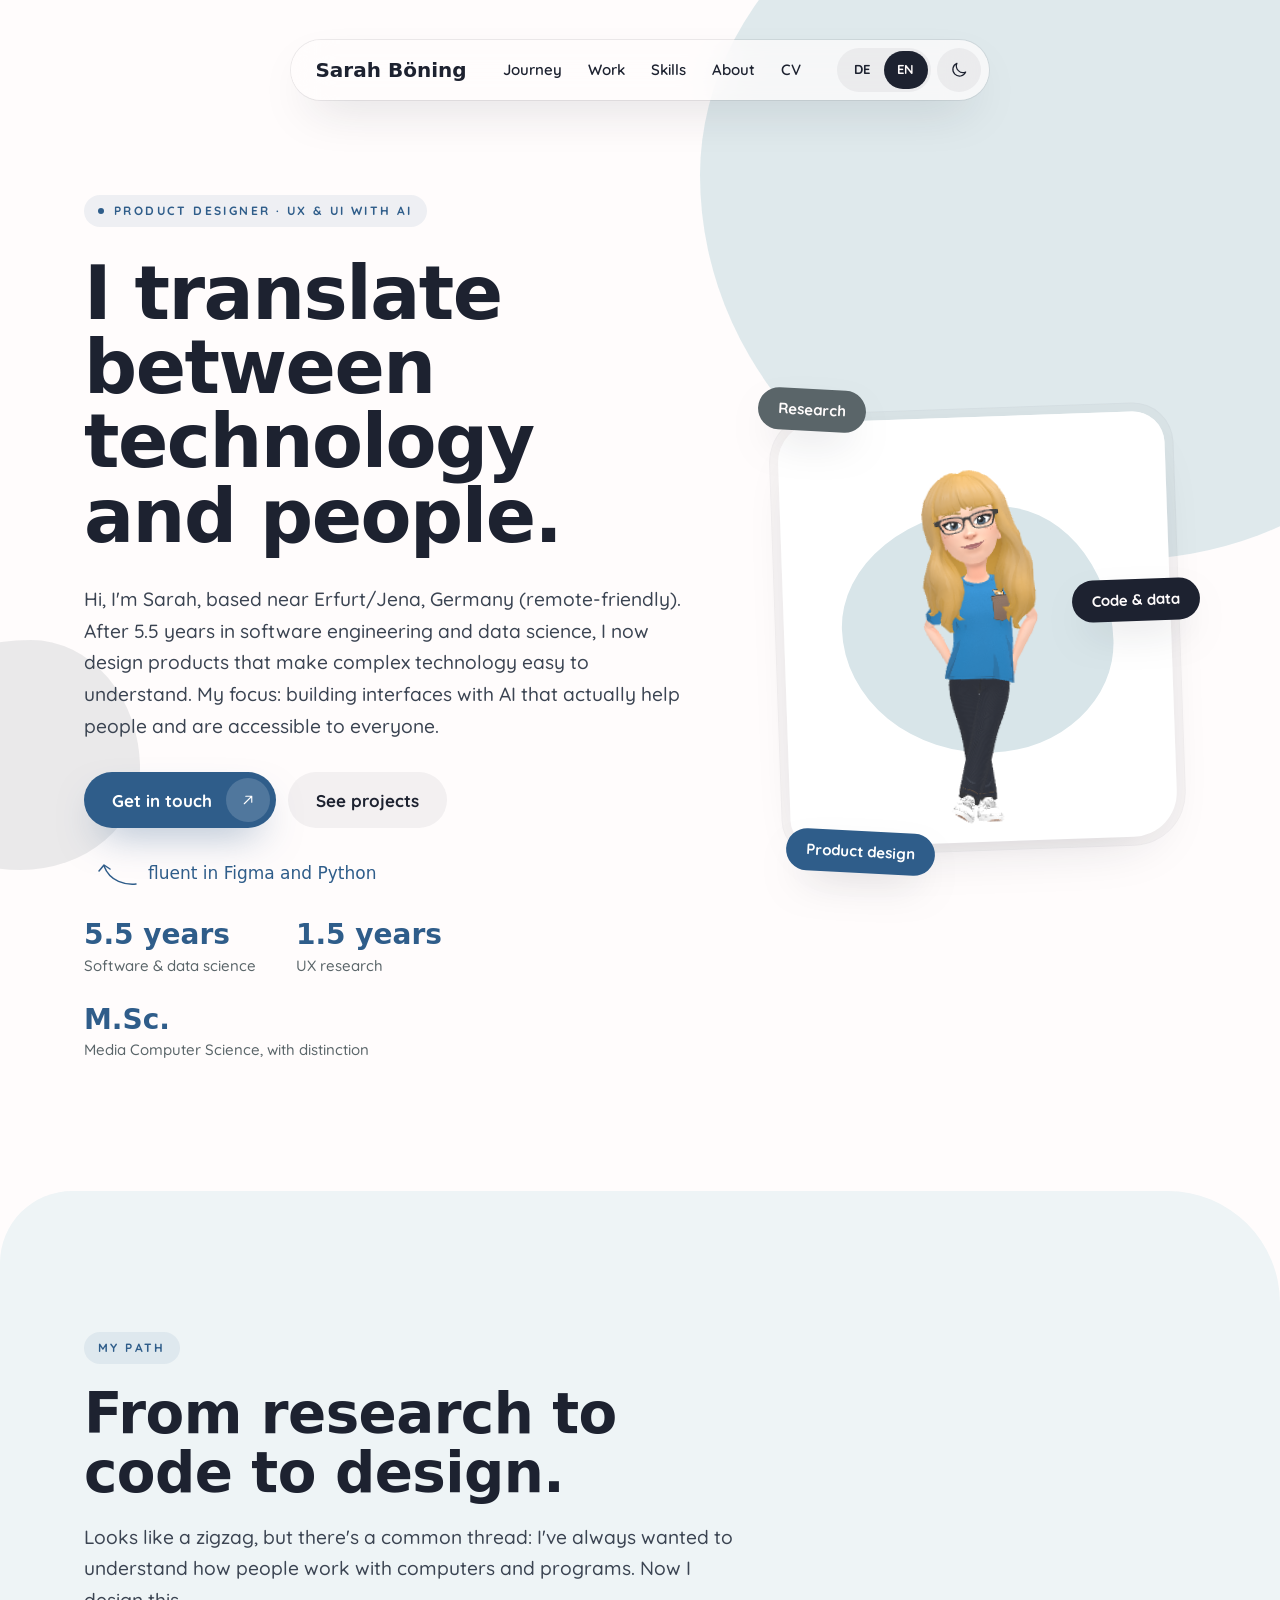
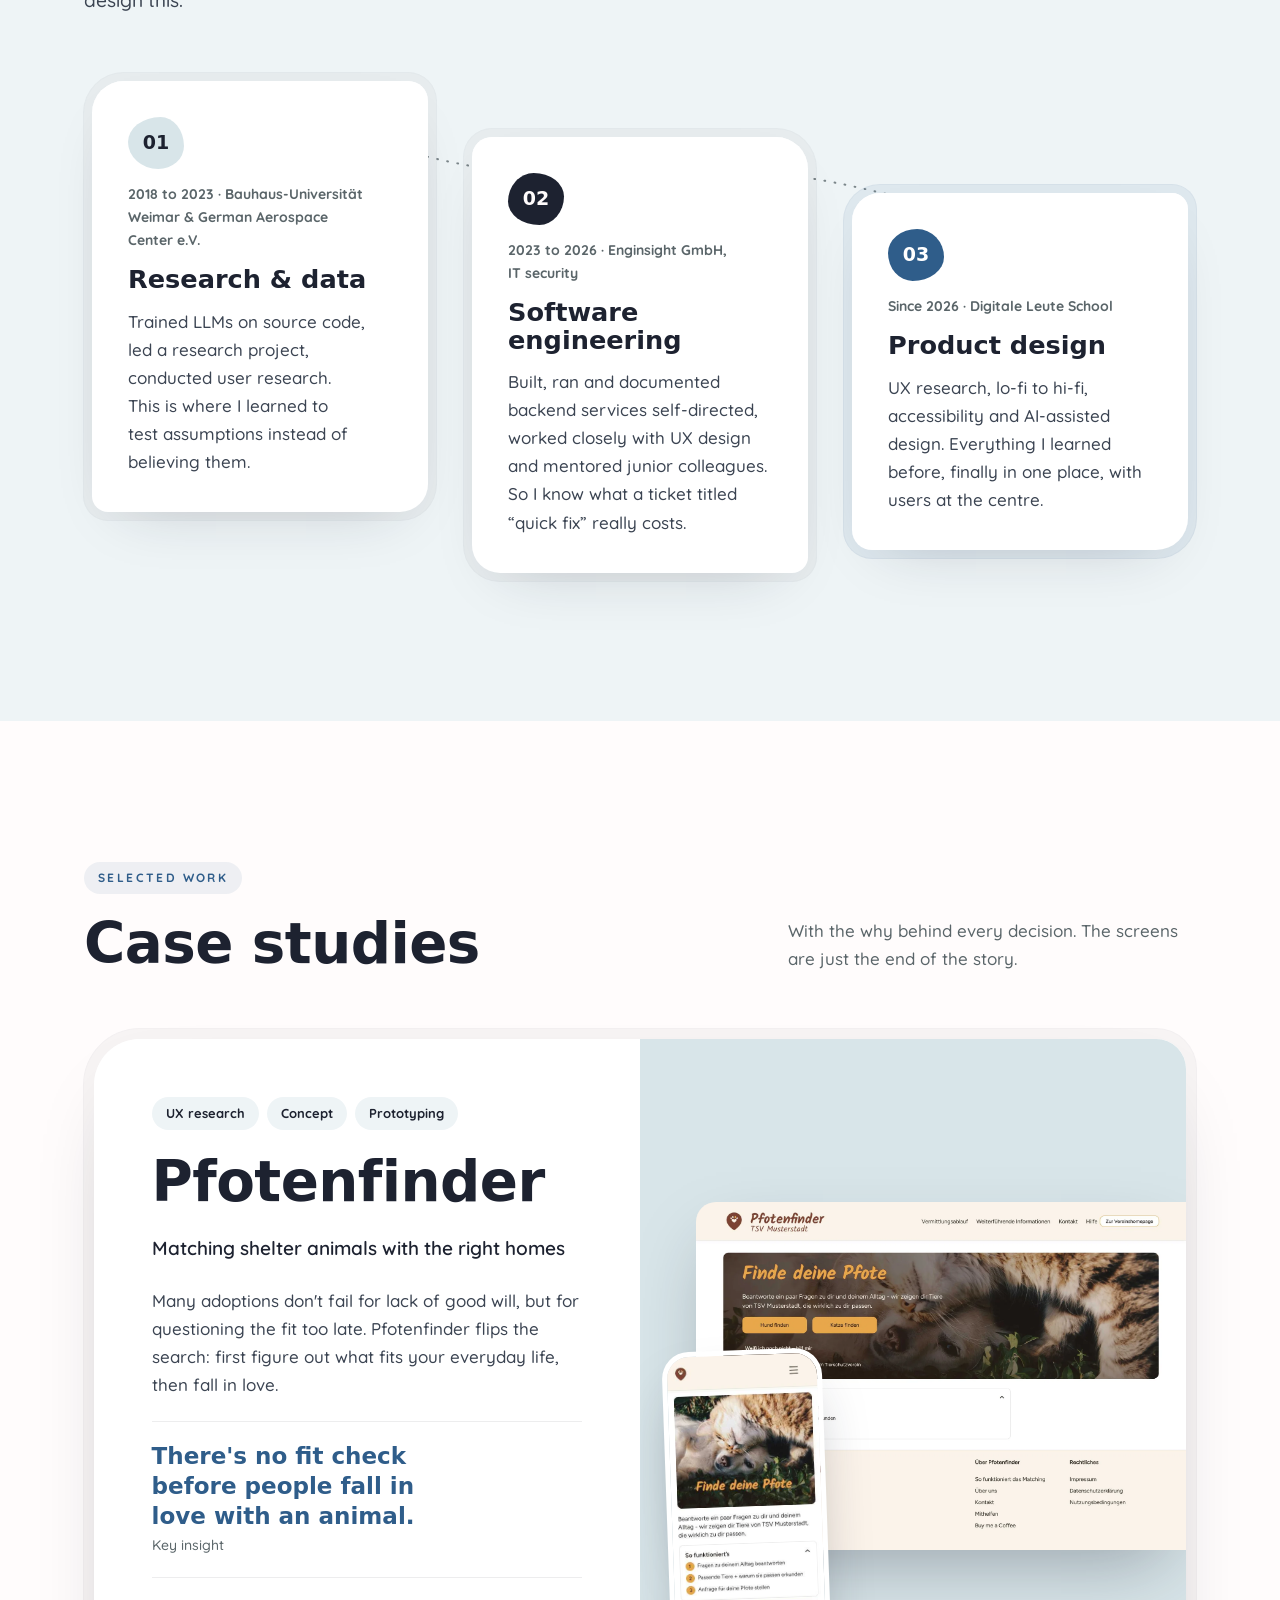
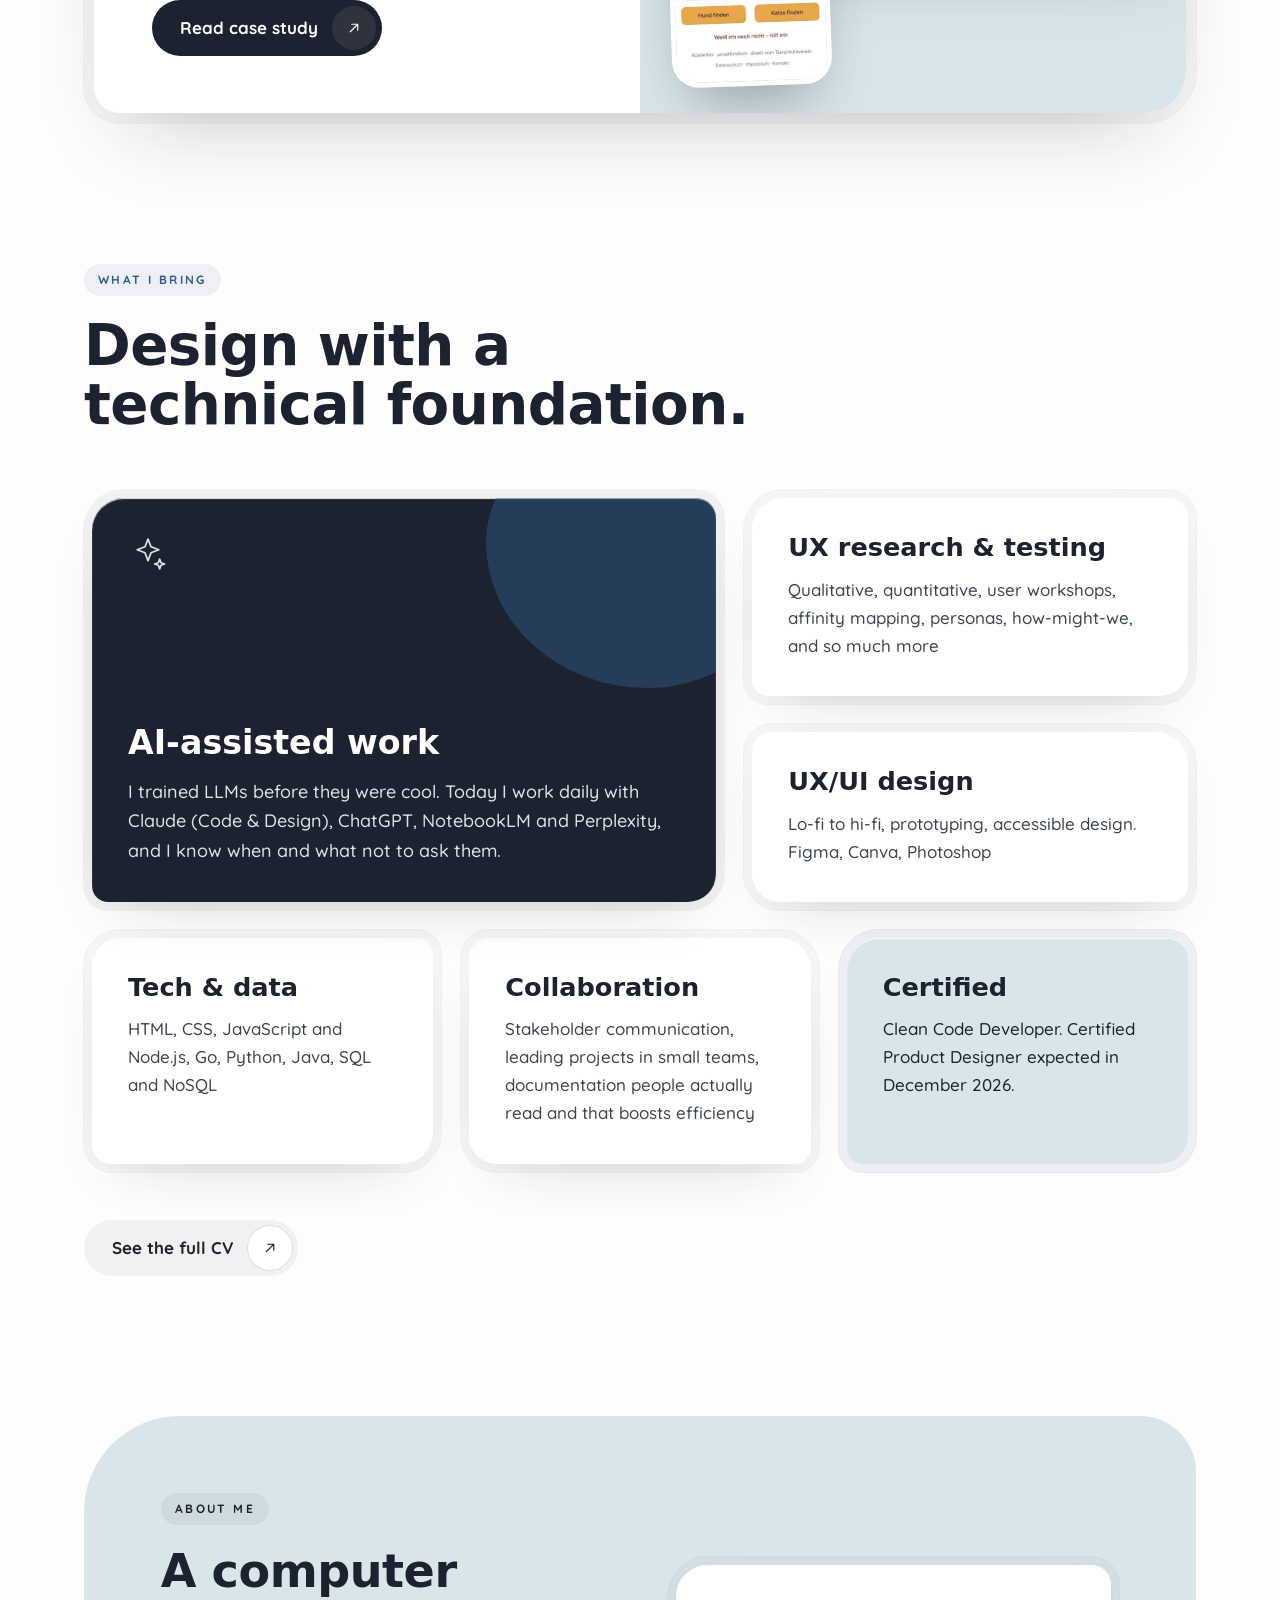
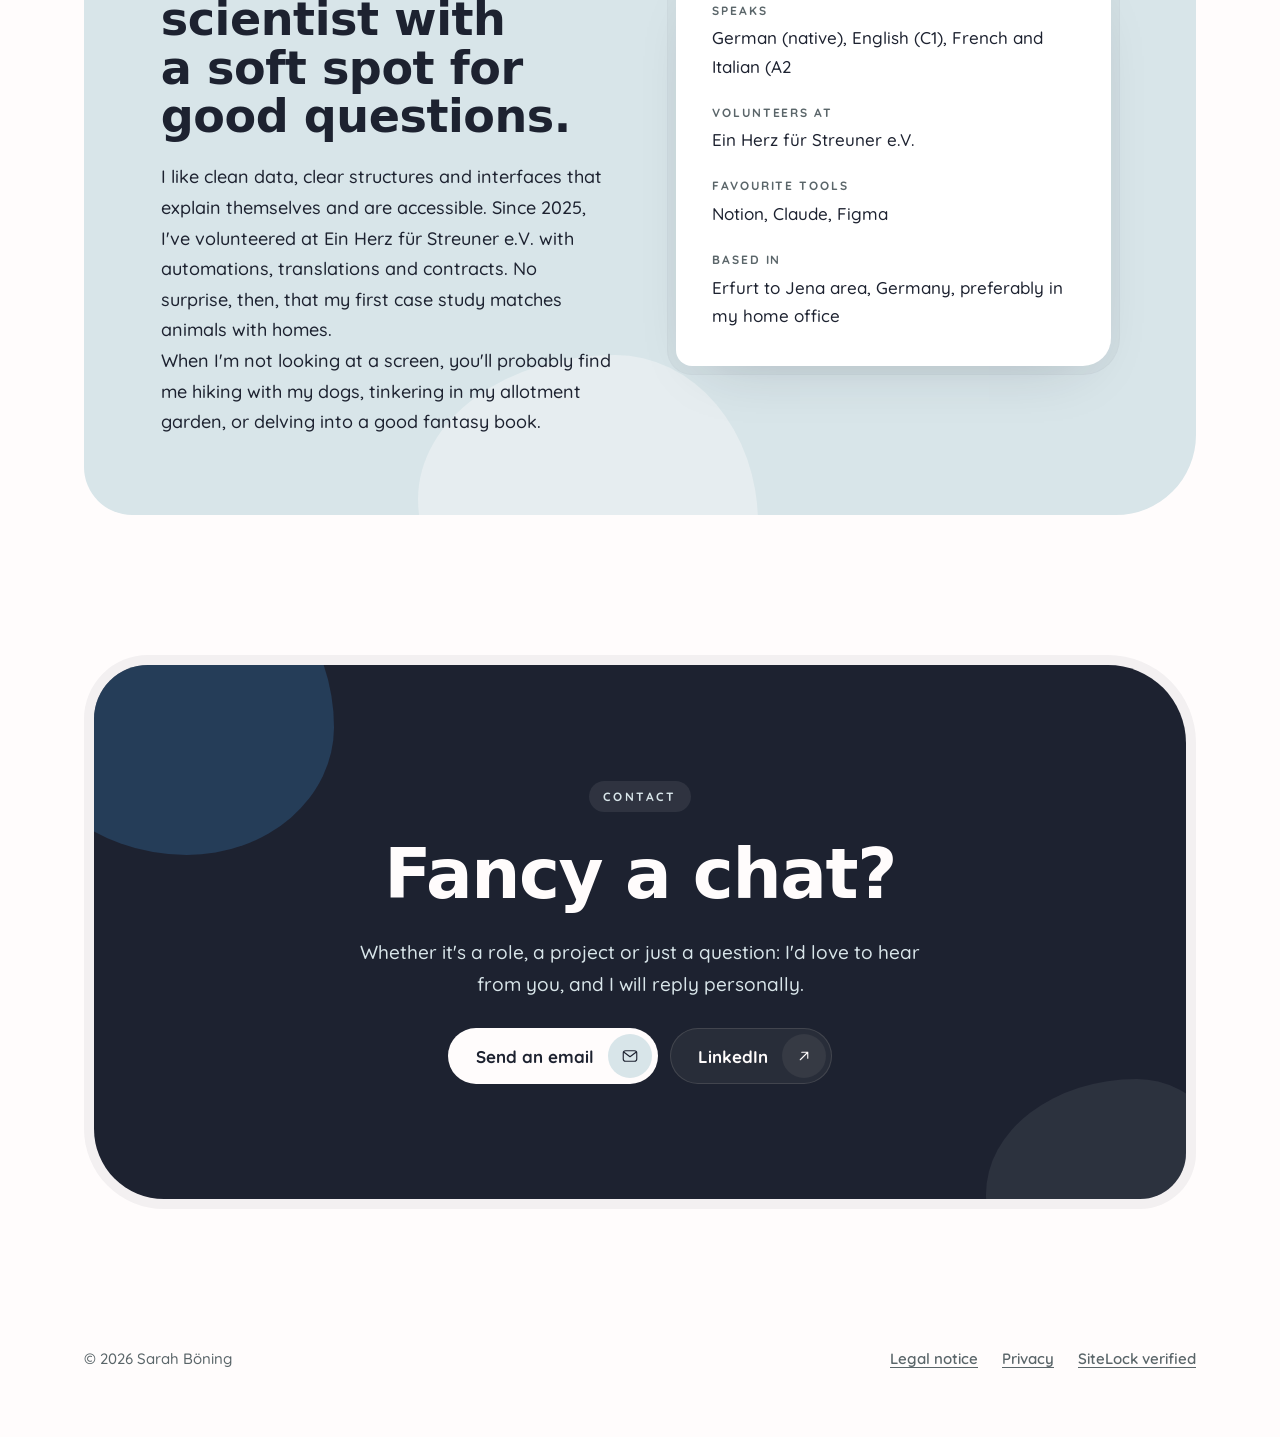
==== en/index.html @ ac78fd41 "Startseite nach Portfolio-Feedback schärfen - Kern-Insight statt Prozess-Zahlen im Pfotenfinder-Teas" ====
<!doctype html>
<html lang="en">
<head>
  <meta charset="utf-8">
  <meta name="viewport" content="width=device-width, initial-scale=1">
  <title>Sarah Böning · Product Designer</title>
  <meta name="description" content="Product designer with 5.5 years of experience in software engineering and data science. I design products that make complex technology easy to understand, with a focus on AI.">
  <meta name="theme-color" content="#fffcfc" media="(prefers-color-scheme: light)">
  <meta name="theme-color" content="#1d2230" media="(prefers-color-scheme: dark)">
  <meta name="referrer" content="no-referrer">
  <link rel="icon" href="../assets/img/favicon.svg" type="image/svg+xml">
  <link rel="preload" href="../assets/fonts/shantell-sans.woff2" as="font" type="font/woff2" crossorigin>
  <link rel="preload" href="../assets/fonts/quicksand.woff2" as="font" type="font/woff2" crossorigin>
  <link rel="stylesheet" href="../assets/css/style.css">
  <script src="../assets/js/theme-init.js"></script>
  <script src="../assets/js/main.js" defer></script>
</head>
<body>
<a class="skip-link" href="#inhalt">Skip to content</a>
<div class="page" id="top">
  <header class="site-header">
    <div class="header-island">
      <a class="brand" href="#top">Sarah Böning</a>
      <nav class="nav" aria-label="Main navigation">
          <a href="#journey">Journey</a>
          <a href="#work">Work</a>
          <a href="#skills">Skills</a>
          <a href="#about">About</a>
          <a href="../en/cv.html">CV</a>
      </nav>
      <div class="header-tools">
        <div class="lang-switch" role="group" aria-label="Language">
          <a href="../index.html" lang="de" hreflang="de"><span aria-hidden="true">DE</span><span class="visually-hidden">Deutsch</span></a>
          <a aria-current="true"><span aria-hidden="true">EN</span><span class="visually-hidden">English</span></a>
        </div>
        <button class="icon-btn theme-toggle" type="button" aria-pressed="false" aria-label="Dark mode">
          <svg class="icon icon--20 icon-moon" viewBox="0 0 24 24" aria-hidden="true"><path d="M20 14.5A8 8 0 0 1 9.5 4a8 8 0 1 0 10.5 10.5z"/></svg>
          <svg class="icon icon--20 icon-sun" viewBox="0 0 24 24" aria-hidden="true"><circle cx="12" cy="12" r="4"/><path d="M12 2.5v2M12 19.5v2M2.5 12h2M19.5 12h2M5.3 5.3l1.4 1.4M17.3 17.3l1.4 1.4M5.3 18.7l1.4-1.4M17.3 6.7l1.4-1.4"/></svg>
        </button>
        <button class="icon-btn menu-toggle" type="button" aria-expanded="false" aria-controls="mobile-nav" aria-label="Open menu" data-label-open="Open menu" data-label-close="Close menu">
          <span></span><span></span>
        </button>
      </div>
    </div>
  </header>
  <nav class="mobile-nav" id="mobile-nav" aria-label="Main navigation">
      <a href="#journey">Journey</a>
    <a href="#work">Work</a>
    <a href="#skills">Skills</a>
    <a href="#about">About</a>
    <a href="../en/cv.html">CV</a>
    <a href="#contact">Contact</a>
  </nav>

  <main id="inhalt">
    <div class="blob" aria-hidden="true" style="top:-180px;right:-200px;width:780px;height:740px;opacity:.8"></div>
    <div class="blob blob--2" aria-hidden="true" style="top:640px;left:-120px;width:260px;height:230px"></div>

    <!-- Hero -->
    <section class="container hero relative" aria-labelledby="hero-title">
      <div class="hero__text">
        <p class="eyebrow eyebrow--dot">Product Designer · UX &amp; UI with AI</p>
        <h1 id="hero-title" class="display-1">I translate between technology and people.</h1>
        <p class="lead">Hi, I'm Sarah, based near Erfurt/Jena, Germany (remote-friendly). After 5.5 years in software engineering and data science, I now design products that make complex technology easy to understand. My focus: building interfaces with AI that actually help people and are accessible to everyone.</p>
        <div class="btn-row">
          <a class="btn btn--primary btn--icon" href="#contact">Get in touch <span class="btn__icon"><svg class="icon" viewBox="0 0 24 24" aria-hidden="true"><path d="M7 17L17 7M9 7h8v8"/></svg></span></a>
          <a class="btn btn--soft" href="#work">See projects</a>
        </div>
        <p class="hero__note"><svg width="44" height="30" viewBox="0 0 44 30" fill="none" stroke="currentColor" stroke-width="1.5" stroke-linecap="round" stroke-linejoin="round" aria-hidden="true"><path d="M40 26C30 27 14 24 8 8"/><path d="M3 13l5-6 6 4"/></svg> fluent in Figma and Python</p>
        <ul class="facts" aria-label="Quick facts">
          <li><strong>5.5 years</strong><span>Software &amp; data science</span></li>
          <li><strong>1.5 years</strong><span>UX research</span></li>
          <li><strong>M.Sc.</strong><span>Media Computer Science, with distinction</span></li>
        </ul>
      </div>
      <div class="hero__visual">
        <div class="shell portrait">
          <div class="core">
            <span class="portrait__blob" aria-hidden="true"></span>
            <img class="portrait__img" src="../assets/img/sarah_profilbild.png" width="398" height="398" alt="Illustration of Sarah Böning with glasses and long blonde hair" fetchpriority="high">
          </div>
        </div>
        <span class="tag tag--research" aria-hidden="true">Research</span>
        <span class="tag tag--code" aria-hidden="true">Code &amp; data</span>
        <span class="tag tag--design" aria-hidden="true">Product design</span>
      </div>
    </section>

    <!-- Journey -->
    <section id="journey" class="section section--tint relative" aria-labelledby="journey-title">
      <div class="container">
        <div class="section-head reveal">
          <p class="eyebrow">My path</p>
          <h2 id="journey-title" class="display-2">From research to code to design.</h2>
          <p class="lead">Looks like a zigzag, but there's a common thread: I've always wanted to understand how people work with computers and programs. Now I design this.</p>
        </div>
        <div class="journey">
          <svg class="journey__thread" viewBox="0 0 1100 200" preserveAspectRatio="none" aria-hidden="true"><path d="M30 30C220 10 300 110 550 90S880 160 1070 140"/></svg>
          <ol>
            <li class="shell reveal lift">
              <div class="core">
                <span class="num" aria-hidden="true">01</span>
                <p class="meta">2018 to 2023 · Bauhaus-Universität Weimar &amp; German Aerospace Center e.V.</p>
                <h3 class="display-3">Research &amp; data</h3>
                <p class="body-2">Trained LLMs on source code, led a research project, conducted user research. This is where I learned to test assumptions instead of believing them.</p>
              </div>
            </li>
            <li class="shell shell--b reveal lift">
              <div class="core">
                <span class="num num--ink" aria-hidden="true">02</span>
                <p class="meta">2023 to 2026 · Enginsight GmbH, IT security</p>
                <h3 class="display-3">Software engineering</h3>
                <p class="body-2">Built, ran and documented backend services self-directed, worked closely with UX design and mentored junior colleagues. So I know what a ticket titled “quick fix” really costs.</p>
              </div>
            </li>
            <li class="shell shell--c shell--accent reveal lift">
              <div class="core">
                <span class="num num--accent" aria-hidden="true">03</span>
                <p class="meta">Since 2026 · Digitale Leute School</p>
                <h3 class="display-3">Product design</h3>
                <p class="body-2">UX research, lo-fi to hi-fi, accessibility and AI-assisted design. Everything I learned before, finally in one place, with users at the centre.</p>
              </div>
            </li>
          </ol>
        </div>
      </div>
    </section>

    <!-- Work -->
    <section id="work" class="section container relative" aria-labelledby="work-title">
      <div class="section-head section-head--split reveal">
        <div class="stack">
          <p class="eyebrow">Selected work</p>
          <h2 id="work-title" class="display-2">Case studies</h2>
        </div>
        <p class="muted" style="max-width:24em">With the why behind every decision. The screens are just the end of the story.</p>
      </div>

      <article class="project reveal">
        <div class="project__inner">
          <div class="project__text">
            <ul class="chips" aria-label="Topics">
              <li>UX research</li><li>Concept</li><li>Prototyping</li>
            </ul>
            <h3 class="display-2">Pfotenfinder</h3>
            <p style="font-size:19px;font-weight:600">Matching shelter animals with the right homes</p>
            <p class="body-2">Many adoptions don't fail for lack of good will, but for questioning the fit too late. Pfotenfinder flips the search: first figure out what fits your everyday life, then fall in love.</p>
            <dl class="stats stats--insight">
              <div><dt>Key insight</dt><dd>There's no fit check before people fall in love with an animal.</dd></div>
            </dl>
            <a class="btn btn--ink btn--icon" href="projects/pfotenfinder.html">Read case study <span class="btn__icon"><svg class="icon" viewBox="0 0 24 24" aria-hidden="true"><path d="M7 17L17 7M9 7h8v8"/></svg></span></a>
          </div>
          <div class="project__media">
            <img class="shot-desktop" src="../assets/img/pfotenfinder-desktop.webp" width="1600" height="1137" loading="lazy" alt="Pfotenfinder desktop draft: home page titled “Finde deine Pfote” (find your paw) with buttons to find a dog or a cat">
            <img class="shot-mobile" src="../assets/img/pfotenfinder-mobile.webp" width="402" height="874" loading="lazy" alt="Pfotenfinder mobile draft of the home page">
          </div>
        </div>
      </article>
      <!-- TODO: add the next case study as another <article class="project"> here -->
    </section>

    <!-- Skills -->
    <section id="skills" class="container relative" style="padding-bottom:var(--section)" aria-labelledby="skills-title">
      <div class="section-head reveal">
        <p class="eyebrow">What I bring</p>
        <h2 id="skills-title" class="display-2">Design with a technical foundation.</h2>
      </div>
      <div class="bento">
        <div class="shell reveal" style="background:var(--soft)">
          <div class="core core--ink feature">
            <div class="blob" aria-hidden="true"></div>
            <span class="relative" style="color:var(--on-ink-2)"><svg class="icon" viewBox="0 0 24 24" aria-hidden="true" style="width:40px;height:40px;stroke-width:1"><path d="M12 3l1.8 4.7 4.7 1.8-4.7 1.8L12 16l-1.8-4.7-4.7-1.8 4.7-1.8z"/><path d="M19 15l.8 2.2 2.2.8-2.2.8L19 21l-.8-2.2L16 18l2.2-.8z"/></svg></span>
            <div class="relative stack" style="gap:16px">
              <h3 class="display-3" style="font-size:clamp(28px,2.6vw,38px)">AI-assisted work</h3>
              <p style="color:var(--on-ink-2);font-size:18px;max-width:30em">I trained LLMs before they were cool. Today I work daily with Claude (Code &amp; Design), ChatGPT, NotebookLM and Perplexity, and I know when and what not to ask them.</p>
            </div>
          </div>
        </div>
        <div class="shell reveal lift"><div class="core"><h3 class="display-3">UX research &amp; testing</h3><p class="body-2">Qualitative, quantitative, user workshops, affinity mapping, personas, how-might-we, and so much more</p></div></div>
        <div class="shell shell--b reveal lift"><div class="core"><h3 class="display-3">UX/UI design</h3><p class="body-2">Lo-fi to hi-fi, prototyping, accessible design. Figma, Canva, Photoshop</p></div></div>
        <div class="shell shell--c reveal lift"><div class="core"><h3 class="display-3">Tech &amp; data</h3><p class="body-2">HTML, CSS, JavaScript and Node.js, Go, Python, Java, SQL and NoSQL</p></div></div>
        <div class="shell shell--b reveal lift"><div class="core"><h3 class="display-3">Collaboration</h3><p class="body-2">Stakeholder communication, leading projects in small teams, documentation people actually read and that boosts efficiency</p></div></div>
        <div class="shell shell--accent reveal lift"><div class="core core--azure"><h3 class="display-3">Certified</h3><p>Clean Code Developer. Certified Product Designer expected in December 2026.</p></div></div>
      </div>
      <p style="margin-top:48px"><a class="btn btn--soft btn--icon" href="cv.html">See the full CV <span class="btn__icon"><svg class="icon" viewBox="0 0 24 24" aria-hidden="true"><path d="M7 17L17 7M9 7h8v8"/></svg></span></a></p>
    </section>

    <!-- About -->
    <section id="about" class="container relative" style="padding-bottom:var(--section)" aria-labelledby="about-title">
      <div class="about reveal">
        <div class="blob" aria-hidden="true" style="bottom:-140px;left:30%;width:340px;height:300px;background:var(--bg);opacity:.35"></div>
        <div class="stack relative" style="gap:22px">
          <p class="eyebrow" style="color:var(--text);background:var(--soft)">About me</p>
          <h2 id="about-title" class="display-2" style="font-size:clamp(32px,3.6vw,50px)">A computer scientist with a soft spot for good questions.</h2>
          <p style="font-size:18px;line-height:1.7">I like clean data, clear structures and interfaces that explain themselves and are accessible. Since 2025, I've volunteered at Ein Herz für Streuner e.V. with automations, translations and contracts. No surprise, then, that my first case study matches animals with homes.<br>When I'm not looking at a screen, you'll probably find me hiking with my dogs, tinkering in my allotment garden, or delving into a good fantasy book.</p>
        </div>
        <div class="shell relative">
          <div class="core"><ul class="facts-list" style="font-size:17px">
            <li><span class="kicker">Speaks</span><span>German (native), English (C1), French and Italian (A2</span></li>
            <li><span class="kicker">Volunteers at</span><span>Ein Herz für Streuner e.V.</span></li>
            <li><span class="kicker">Favourite tools</span><span>Notion, Claude, Figma</span></li>
            <li><span class="kicker">Based in</span><span>Erfurt to Jena area, Germany, preferably in my home office</span></li>
          </ul></div>
        </div>
      </div>
    </section>

    <!-- Contact -->
    <section id="contact" class="container relative" style="padding-bottom:clamp(96px,10vw,128px)" aria-labelledby="contact-title">
      <div class="cta reveal">
        <div class="cta__inner">
          <div class="blob" aria-hidden="true" style="top:-100px;left:-80px;width:320px;height:290px;background:var(--accent);opacity:.45"></div>
          <div class="blob blob--2" aria-hidden="true" style="bottom:-120px;right:-60px;width:260px;height:240px"></div>
          <p class="eyebrow eyebrow--on-ink relative">Contact</p>
          <h2 id="contact-title" class="display-1 relative" style="font-size:clamp(40px,5.4vw,76px)">Fancy a chat?</h2>
          <p class="relative">Whether it's a role, a project or just a question: I'd love to hear from you, and I will reply personally.</p>
          <div class="btn-row relative" style="justify-content:center">
            <a class="btn btn--light btn--icon" href="mailto:info@sarahboening.de">Send an email <span class="btn__icon"><svg class="icon" viewBox="0 0 24 24" aria-hidden="true"><rect x="3" y="5" width="18" height="14" rx="3"/><path d="M4 7l8 6 8-6"/></svg></span></a>
            <a class="btn btn--outline-ink btn--icon" href="https://www.linkedin.com/in/sarah-b%C3%B6ning" rel="noopener noreferrer">LinkedIn <span class="btn__icon"><svg class="icon" viewBox="0 0 24 24" aria-hidden="true"><path d="M7 17L17 7M9 7h8v8"/></svg></span></a>
          </div>
        </div>
      </div>
    </section>
  </main>

  <footer class="site-footer">
    <p>© 2026 Sarah Böning</p>
    <nav aria-label="Legal">
      <a href="../en/legal-notice.html">Legal notice</a>
      <a href="../en/privacy.html">Privacy</a>
      <a href="https://www.sitelock.com/verify.php?site=sarahboening.de" rel="noopener noreferrer" target="_blank">SiteLock verified</a>
    </nav>
  </footer>
</div>
</body>
</html>
---- assets/css/style.css ----
/* ==========================================================================
   Portfolio Sarah Böning
   Aufbau: 1. Schriften  2. Tokens (hell/dunkel)  3. Basis  4. Layout
           5. Komponenten  6. Seiten-Abschnitte  7. Bewegung  8. Responsive
   ========================================================================== */

/* 1. Schriften (selbst gehostet, keine Anfrage an Google) ----------------- */
@font-face {
  font-family: "Quicksand";
  src: url("../fonts/quicksand.woff2") format("woff2");
  font-weight: 300 700;
  font-style: normal;
  font-display: swap;
}
@font-face {
  font-family: "Shantell Sans";
  src: url("../fonts/shantell-sans.woff2") format("woff2");
  font-weight: 300 800;
  font-style: normal;
  font-display: swap;
}

/* 2. Design-Tokens ------------------------------------------------------- */
:root {
  color-scheme: light;
  --bg: #fffcfc;
  --surface: #ffffff;
  --surface-tint: #eef4f6;
  --azure: #d8e5e9;
  --text: #1d2230;
  --text-2: #3b4452;
  --muted: #5a6569;          /* 5,9:1 auf --bg */
  --deco: #7b868a;           /* CV-Grau, nur Deko (3,7:1) */
  --accent: #2f5d8a;         /* 6,7:1 auf --bg */
  --on-accent: #ffffff;
  --ink: #1d2230;            /* dunkle Panels */
  --on-ink: #fffcfc;
  --on-ink-2: #d8e5e9;
  --chip-research: #5a6569;
  --blob: #d8e5e9;
  --blob-2: rgba(123, 134, 138, 0.16);
  --shell: rgba(29, 34, 48, 0.035);
  --shell-ring: rgba(29, 34, 48, 0.05);
  --hair: rgba(29, 34, 48, 0.08);
  --soft: rgba(29, 34, 48, 0.05);
  --eyebrow-bg: rgba(47, 93, 138, 0.08);
  --header-bg: rgba(255, 252, 252, 0.72);
  --shadow-card: 0 24px 60px -32px rgba(29, 34, 48, 0.22);
  --shadow-float: 0 40px 90px -40px rgba(29, 34, 48, 0.28);
  --inset: inset 0 1px 1px rgba(255, 255, 255, 0.9);

  --font-display: "Shantell Sans", "Comic Neue", "Segoe Print", system-ui, sans-serif;
  --font-body: "Quicksand", "Nunito", system-ui, -apple-system, sans-serif;

  --ease: cubic-bezier(0.32, 0.72, 0, 1);
  --gutter: clamp(16px, 5vw, 64px);
  --section: clamp(96px, 11vw, 160px);

  /* weiche, leicht asymmetrische Radien: Schale und Kern (8 px kleiner) */
  --r-a: 40px 28px 36px 24px;
  --r-a-in: 32px 20px 28px 16px;
  --r-b: 28px 40px 24px 36px;
  --r-b-in: 20px 32px 16px 28px;
  --r-c: 36px 24px 40px 28px;
  --r-c-in: 28px 16px 32px 20px;
  --blob-shape: 58% 42% 46% 54% / 48% 56% 44% 52%;
}

/* Dunkel: folgt dem System, solange niemand selbst umschaltet */
@media (prefers-color-scheme: dark) {
  :root:not([data-theme="light"]) {
    color-scheme: dark;
    --bg: #1d2230;
    --surface: #262c3c;
    --surface-tint: #232a39;
    --azure: #2a3448;
    --text: #eef2f4;
    --text-2: #c9d2d6;
    --muted: #a9b4b9;
    --deco: #7b868a;
    --accent: #a8c8e6;
    --on-accent: #1d2230;
    --ink: #eef2f4;
    --on-ink: #1d2230;
    --on-ink-2: #3b4452;
    --chip-research: #d8e5e9;
    --blob: #2a3448;
    --blob-2: rgba(123, 134, 138, 0.18);
    --shell: rgba(255, 255, 255, 0.04);
    --shell-ring: rgba(255, 255, 255, 0.07);
    --hair: rgba(255, 255, 255, 0.1);
    --soft: rgba(255, 255, 255, 0.07);
    --eyebrow-bg: rgba(168, 200, 230, 0.12);
    --header-bg: rgba(38, 44, 60, 0.78);
    --shadow-card: 0 24px 60px -32px rgba(0, 0, 0, 0.55);
    --shadow-float: 0 40px 90px -40px rgba(0, 0, 0, 0.6);
    --inset: inset 0 1px 1px rgba(255, 255, 255, 0.08);
  }
}
:root[data-theme="dark"] {
  color-scheme: dark;
  --bg: #1d2230;
  --surface: #262c3c;
  --surface-tint: #232a39;
  --azure: #2a3448;
  --text: #eef2f4;
  --text-2: #c9d2d6;
  --muted: #a9b4b9;
  --deco: #7b868a;
  --accent: #a8c8e6;
  --on-accent: #1d2230;
  --ink: #eef2f4;
  --on-ink: #1d2230;
  --on-ink-2: #3b4452;
  --chip-research: #d8e5e9;
  --blob: #2a3448;
  --blob-2: rgba(123, 134, 138, 0.18);
  --shell: rgba(255, 255, 255, 0.04);
  --shell-ring: rgba(255, 255, 255, 0.07);
  --hair: rgba(255, 255, 255, 0.1);
  --soft: rgba(255, 255, 255, 0.07);
  --eyebrow-bg: rgba(168, 200, 230, 0.12);
  --header-bg: rgba(38, 44, 60, 0.78);
  --shadow-card: 0 24px 60px -32px rgba(0, 0, 0, 0.55);
  --shadow-float: 0 40px 90px -40px rgba(0, 0, 0, 0.6);
  --inset: inset 0 1px 1px rgba(255, 255, 255, 0.08);
}

/* 3. Basis --------------------------------------------------------------- */
*, *::before, *::after { box-sizing: border-box; }
html { -webkit-text-size-adjust: 100%; scroll-behavior: smooth; scroll-padding-top: 112px; }
body {
  margin: 0;
  background: var(--bg);
  color: var(--text);
  font-family: var(--font-body);
  font-weight: 500;
  font-size: 17px;
  line-height: 1.65;
  overflow-x: hidden;
}
img { max-width: 100%; height: auto; display: block; }
a { color: var(--accent); text-underline-offset: 3px; }
a:hover { color: var(--text); }
:focus-visible { outline: 2px solid var(--accent); outline-offset: 4px; border-radius: 8px; }
h1, h2, h3, h4 { margin: 0; font-family: var(--font-display); font-weight: 600; line-height: 1.08; text-wrap: balance; }
p { margin: 0; text-wrap: pretty; }
ul, ol { margin: 0; }
.visually-hidden {
  position: absolute !important; width: 1px; height: 1px; overflow: hidden;
  clip: rect(0 0 0 0); clip-path: inset(50%); white-space: nowrap;
}
.skip-link {
  position: absolute; left: 16px; top: -100px; z-index: 30;
  padding: 12px 20px; border-radius: 999px; background: var(--ink); color: var(--on-ink);
  font-weight: 700; text-decoration: none;
}
.skip-link:focus { top: 16px; }

/* 4. Layout -------------------------------------------------------------- */
.page { position: relative; overflow: clip; }
.container { max-width: 1240px; margin-inline: auto; padding-inline: var(--gutter); }
.section { padding-block: var(--section); }
.section--tint { background: var(--surface-tint); border-radius: 72px 112px 0 0; }
.stack { display: flex; flex-direction: column; gap: 20px; align-items: flex-start; }
.section-head { display: flex; flex-direction: column; gap: 20px; align-items: flex-start; max-width: 760px; margin-bottom: 56px; }
.section-head--split { max-width: none; flex-direction: row; flex-wrap: wrap; justify-content: space-between; align-items: flex-end; gap: 24px; }
.grid-auto { display: grid; gap: 20px; grid-template-columns: repeat(auto-fit, minmax(min(var(--min, 300px), 100%), 1fr)); }
.blob {
  position: absolute; z-index: 0; pointer-events: none;
  background: var(--blob); border-radius: var(--blob-shape);
}
.blob--2 { background: var(--blob-2); }
.relative { position: relative; z-index: 1; }

/* Typo-Rollen */
.display-1 { font-size: clamp(44px, 5.8vw, 84px); line-height: 1; letter-spacing: -0.02em; }
.display-2 { font-size: clamp(36px, 4.4vw, 60px); line-height: 1.05; letter-spacing: -0.01em; }
.display-3 { font-size: clamp(23px, 2vw, 27px); }
h1, h2, h3 { hyphens: auto; -webkit-hyphens: auto; overflow-wrap: break-word; }
.lead { font-size: clamp(18px, 1.5vw, 21px); line-height: 1.65; color: var(--text-2); max-width: 34em; }
.body-2 { color: var(--text-2); }
.muted { color: var(--muted); }
.meta { font-size: 14px; font-weight: 700; color: var(--muted); }
.kicker { font-size: 12px; font-weight: 700; letter-spacing: 0.16em; text-transform: uppercase; color: var(--muted); }

/* 5. Komponenten --------------------------------------------------------- */

/* Eyebrow-Pille */
.eyebrow {
  display: inline-flex; align-items: center; gap: 10px;
  padding: 6px 14px; border-radius: 999px; background: var(--eyebrow-bg);
  font-size: 12px; font-weight: 700; letter-spacing: 0.2em; text-transform: uppercase; color: var(--accent);
}
.eyebrow--dot::before { content: ""; width: 6px; height: 6px; border-radius: 50%; background: currentColor; }
.eyebrow--on-ink { background: rgba(255, 255, 255, 0.08); color: var(--on-ink-2); }

/* Buttons: Pille mit Icon-Insel */
.btn {
  display: inline-flex; align-items: center; justify-content: center; gap: 14px;
  min-height: 56px; padding: 0 28px; border: 0; border-radius: 999px;
  font: 700 17px/1 var(--font-body); text-decoration: none; cursor: pointer;
  transition: transform 0.6s var(--ease), box-shadow 0.6s var(--ease), background-color 0.6s var(--ease);
}
.btn:hover { transform: translateY(-2px); }
.btn:active { transform: scale(0.98); }
.btn--icon { padding: 6px 6px 6px 28px; }
.btn__icon {
  width: 44px; height: 44px; flex: none; display: grid; place-items: center; border-radius: 999px;
  background: rgba(255, 255, 255, 0.16);
  transition: transform 0.7s var(--ease);
}
.btn:hover .btn__icon { transform: translate(3px, -1px) scale(1.05); }
.btn--back { padding: 4px 18px 4px 4px; min-height: 48px; font-size: 15px; }
.btn--back .btn__icon { width: 40px; height: 40px; }
.btn--back:hover .btn__icon { transform: translateX(-3px) scale(1.05); }
.btn--primary { background: var(--accent); color: var(--on-accent); box-shadow: 0 18px 40px -16px rgba(47, 93, 138, 0.55); }
.btn--primary:hover { color: var(--on-accent); }
.btn--ink { background: var(--ink); color: var(--on-ink); }
.btn--ink:hover { color: var(--on-ink); }
.btn--ink .btn__icon { background: rgba(127, 127, 127, 0.18); }
.btn--soft { background: var(--soft); color: var(--text); }
.btn--soft:hover { color: var(--text); }
.btn--soft .btn__icon { background: var(--surface); box-shadow: 0 0 0 1px var(--hair); }
.btn--light { background: var(--on-ink); color: var(--ink); }
.btn--light:hover { color: var(--ink); }
.btn--light .btn__icon { background: var(--azure); }
.btn--outline-ink { background: rgba(127, 127, 127, 0.12); color: var(--on-ink); box-shadow: inset 0 0 0 1px rgba(127, 127, 127, 0.3); }
.btn--outline-ink:hover { color: var(--on-ink); }
.btn--outline-ink .btn__icon { background: rgba(127, 127, 127, 0.16); }
.btn-row { display: flex; flex-wrap: wrap; gap: 12px; align-items: center; }
.icon { width: 18px; height: 18px; fill: none; stroke: currentColor; stroke-width: 1.5; stroke-linecap: round; stroke-linejoin: round; }
.icon--20 { width: 20px; height: 20px; }

/* Doppelrand-Karte: Schale + Kern */
.shell { padding: 8px; background: var(--shell); box-shadow: 0 0 0 1px var(--shell-ring); border-radius: var(--r-a); }
.shell--b { border-radius: var(--r-b); }
.shell--c { border-radius: var(--r-c); }
.shell--accent { background: var(--eyebrow-bg); box-shadow: 0 0 0 1px rgba(47, 93, 138, 0.12); }
.core {
  height: 100%; padding: clamp(24px, 3vw, 36px);
  background: var(--surface); border-radius: var(--r-a-in);
  box-shadow: var(--inset), var(--shadow-card);
  display: flex; flex-direction: column; gap: 14px; align-items: flex-start;
}
.shell--b > .core { border-radius: var(--r-b-in); }
.shell--c > .core { border-radius: var(--r-c-in); }
.core--ink { background: var(--ink); color: var(--on-ink); }
.core--azure { background: var(--azure); box-shadow: var(--inset); }

/* einfache Flächen */
.panel { padding: 32px; border-radius: var(--r-a); background: var(--surface-tint); display: flex; flex-direction: column; gap: 12px; }
.panel--b { border-radius: var(--r-b); }
.panel--c { border-radius: var(--r-c); }
.panel--ink { background: var(--ink); color: var(--on-ink); }
.panel--ink .body-2, .panel--ink li { color: var(--on-ink-2); }
.panel--azure { background: var(--azure); }

/* Chips */
.chips { list-style: none; padding: 0; display: flex; flex-wrap: wrap; gap: 8px; font-size: 13px; font-weight: 700; }
.chips li { padding: 6px 14px; border-radius: 999px; background: var(--surface-tint); }

/* Kennzahlen */
.facts { list-style: none; padding: 0; display: flex; flex-wrap: wrap; gap: 24px 40px; }
.facts li { display: flex; flex-direction: column; gap: 2px; }
.facts strong { font-family: var(--font-display); font-size: 28px; font-weight: 600; color: var(--accent); line-height: 1.2; }
.facts span { font-size: 15px; color: var(--muted); }

/* Blob-Nummer */
.num {
  width: 56px; height: 52px; display: grid; place-items: center; flex: none;
  border-radius: var(--blob-shape); background: var(--azure);
  font-family: var(--font-display); font-weight: 700; font-size: 19px; color: var(--text);
}
.num--ink { background: var(--ink); color: var(--on-ink); border-radius: 46% 54% 44% 56% / 55% 45% 55% 45%; }
.num--accent { background: var(--accent); color: var(--on-accent); border-radius: 52% 48% 56% 44% / 46% 54% 46% 54%; }

/* Liste mit Blob-Punkten */
.dots { list-style: none; padding: 0; display: flex; flex-direction: column; gap: 12px; }
.dots li { display: flex; gap: 12px; }
.dots li::before { content: ""; flex: none; margin-top: 9px; width: 10px; height: 9px; border-radius: 58% 42% 52% 48%; background: var(--accent); }
.dots--muted li::before { background: var(--deco); }
.list { padding-left: 20px; display: flex; flex-direction: column; gap: 8px; }

/* Header: schwebende Insel */
.site-header { position: sticky; top: 20px; z-index: 20; padding: 20px 16px 0; display: flex; justify-content: center; }
.header-island {
  display: flex; align-items: center; gap: clamp(12px, 3vw, 36px);
  padding: 8px 8px 8px 24px; border-radius: 999px;
  background: var(--header-bg); backdrop-filter: blur(20px); -webkit-backdrop-filter: blur(20px);
  box-shadow: 0 0 0 1px var(--hair), 0 20px 50px -20px rgba(29, 34, 48, 0.25);
}
.brand { font-family: var(--font-display); font-weight: 600; font-size: 20px; color: var(--text); text-decoration: none; white-space: nowrap; }
.brand:hover { color: var(--accent); }
.nav { display: flex; align-items: center; gap: 26px; font-size: 15px; font-weight: 600; }
.nav a { color: var(--text); text-decoration: none; transition: color 0.5s var(--ease); }
.nav a:hover, .nav a[aria-current="page"] { color: var(--accent); }
.header-tools { display: flex; align-items: center; gap: 6px; }
.lang-switch { display: flex; padding: 3px; border-radius: 999px; background: var(--soft); }
.lang-switch a {
  min-width: 44px; height: 38px; display: grid; place-items: center; border-radius: 999px;
  font-size: 13px; font-weight: 700; color: var(--text); text-decoration: none;
  transition: background-color 0.5s var(--ease), color 0.5s var(--ease);
}
.lang-switch a[aria-current="true"] { background: var(--ink); color: var(--on-ink); }
.icon-btn {
  width: 44px; height: 44px; display: grid; place-items: center; border: 0; border-radius: 999px;
  background: var(--soft); color: var(--text); cursor: pointer;
  transition: transform 0.6s var(--ease), background-color 0.6s var(--ease);
}
.icon-btn:active { transform: scale(0.96); }
.theme-toggle .icon-sun { display: none; }
:root[data-theme="dark"] .theme-toggle .icon-sun { display: block; }
:root[data-theme="dark"] .theme-toggle .icon-moon { display: none; }
@media (prefers-color-scheme: dark) {
  :root:not([data-theme="light"]) .theme-toggle .icon-sun { display: block; }
  :root:not([data-theme="light"]) .theme-toggle .icon-moon { display: none; }
}

/* Mobiles Menü: Hamburger wird zum X, Overlay mit gestaffelten Links */
.menu-toggle { display: none; position: relative; background: var(--ink); color: var(--on-ink); }
.menu-toggle span {
  position: absolute; left: 13px; width: 18px; height: 1.5px; border-radius: 2px; background: currentColor;
  transition: transform 0.6s var(--ease), opacity 0.4s var(--ease);
}
.menu-toggle span:nth-child(1) { transform: translateY(-4px); }
.menu-toggle span:nth-child(2) { transform: translateY(4px); width: 12px; }
.menu-toggle[aria-expanded="true"] span:nth-child(1) { transform: rotate(45deg); }
.menu-toggle[aria-expanded="true"] span:nth-child(2) { transform: rotate(-45deg); width: 18px; }
.mobile-nav {
  position: fixed; inset: 0; z-index: 15; display: flex; flex-direction: column; justify-content: center;
  padding: 120px 32px 48px; gap: 8px;
  background: var(--header-bg); backdrop-filter: blur(28px); -webkit-backdrop-filter: blur(28px);
  opacity: 0; visibility: hidden; transition: opacity 0.6s var(--ease), visibility 0s linear 0.6s;
}
.mobile-nav.is-open { opacity: 1; visibility: visible; transition: opacity 0.6s var(--ease); }
.mobile-nav a {
  font-family: var(--font-display); font-size: 36px; font-weight: 600; color: var(--text); text-decoration: none;
  padding: 6px 0; opacity: 0; transform: translateY(32px);
  transition: transform 0.8s var(--ease), opacity 0.8s var(--ease);
}
.mobile-nav.is-open a { opacity: 1; transform: none; }
.mobile-nav.is-open a:nth-child(2) { transition-delay: 0.05s; }
.mobile-nav.is-open a:nth-child(3) { transition-delay: 0.1s; }
.mobile-nav.is-open a:nth-child(4) { transition-delay: 0.15s; }
.mobile-nav.is-open a:nth-child(5) { transition-delay: 0.2s; }
.mobile-nav.is-open a:nth-child(6) { transition-delay: 0.25s; }

/* Footer */
.site-footer {
  max-width: 1240px; margin-inline: auto; padding: 0 var(--gutter) 56px;
  display: flex; flex-wrap: wrap; justify-content: space-between; align-items: center; gap: 16px 24px;
  font-size: 15px; color: var(--muted);
}
.site-footer nav { display: flex; flex-wrap: wrap; gap: 8px 24px; }
.site-footer a { color: var(--muted); font-weight: 600; min-height: 44px; display: inline-flex; align-items: center; }
.site-footer a:hover { color: var(--text); }

/* 6. Seiten-Abschnitte --------------------------------------------------- */

/* Hero */
.hero { display: flex; flex-wrap: wrap; gap: clamp(48px, 6vw, 88px); align-items: center; padding-block: clamp(64px, 9vw, 128px) clamp(96px, 10vw, 144px); }
.hero__text { flex: 1.35 1 520px; min-width: 0; display: flex; flex-direction: column; gap: 30px; align-items: flex-start; }
.hero__note { display: flex; align-items: center; gap: 8px; padding-left: 12px; color: var(--accent); font-family: var(--font-display); font-size: 17px; }
.hero__visual { flex: 1 1 380px; min-width: 0; position: relative; min-height: 560px; display: grid; place-items: center; }
.portrait { width: min(420px, 92%); transform: rotate(-2deg); border-radius: 48px 40px 52px 36px; }
.portrait .core { aspect-ratio: 1 / 1.1; border-radius: 40px 32px 44px 28px; place-items: center; justify-content: center; align-items: center; position: relative; overflow: hidden; }
.portrait__img { position: absolute; inset: 0; width: 100%; height: 100%; object-fit: contain; transform: scale(1.1); transform-origin: 50% 45%; }
.portrait__blob { position: absolute; width: 70%; aspect-ratio: 1.1; background: var(--azure); border-radius: var(--blob-shape); }
.tag {
  position: absolute; padding: 12px 20px; border-radius: 999px; font-weight: 700; font-size: 15px; line-height: 1.2;
  box-shadow: 0 18px 40px -18px rgba(29, 34, 48, 0.5);
}
.tag--research { top: 40px; left: 0; background: var(--chip-research); color: var(--bg); transform: rotate(3deg); }
.tag--code { top: 230px; right: -4px; background: var(--ink); color: var(--on-ink); transform: rotate(-2deg); }
.tag--design { bottom: 36px; left: 28px; background: var(--accent); color: var(--on-accent); transform: rotate(3deg); }

/* Werdegang */
.journey { position: relative; }
.journey__thread { position: absolute; left: 4%; top: 10px; width: 92%; height: 200px; fill: none; stroke: var(--deco); stroke-width: 2; stroke-linecap: round; stroke-dasharray: 1 10; }
.journey ol { position: relative; list-style: none; padding: 0; display: grid; grid-template-columns: repeat(auto-fit, minmax(min(300px, 100%), 1fr)); gap: 28px; align-items: start; }
.journey li:nth-child(2) { margin-top: 56px; }
.journey li:nth-child(3) { margin-top: 112px; }

/* Projekt-Karte */
.project { padding: 10px; border-radius: 56px 40px 52px 36px; background: var(--shell); box-shadow: 0 0 0 1px var(--shell-ring); }
.project__inner { display: grid; grid-template-columns: repeat(auto-fit, minmax(min(460px, 100%), 1fr)); overflow: hidden; background: var(--surface); border-radius: 46px 30px 42px 26px; box-shadow: var(--inset), var(--shadow-float); }
.project__text { padding: clamp(28px, 4.5vw, 64px); display: flex; flex-direction: column; gap: 22px; justify-content: center; align-items: flex-start; }
.project__media { position: relative; min-height: 420px; background: var(--azure); display: grid; place-items: center; padding: 56px 0 56px 56px; overflow: hidden; }
.project__media .shot-desktop { position: relative; width: 100%; max-width: 640px; border-radius: 20px 0 0 20px; box-shadow: 0 30px 70px -20px rgba(29, 34, 48, 0.35); }
.project__media .shot-mobile { position: absolute; left: 32px; bottom: 32px; width: 150px; border-radius: 22px; transform: rotate(-2deg); box-shadow: 0 0 0 5px #fff, 0 30px 60px -16px rgba(29, 34, 48, 0.4); }
.stats { margin: 0; align-self: stretch; display: grid; grid-template-columns: repeat(3, minmax(0, 1fr)); gap: 16px; padding-block: 20px; border-block: 1px solid var(--hair); }
.stats div { display: flex; flex-direction: column; gap: 2px; }
.stats dd { order: -1; }
.stats dt { font-size: 14px; color: var(--muted); }
.stats dd { margin: 0; font-family: var(--font-display); font-size: 30px; font-weight: 600; color: var(--accent); line-height: 1.2; }
.stats--insight { grid-template-columns: minmax(0, 1fr); }
.stats--insight dd { font-size: clamp(20px, 1.8vw, 24px); line-height: 1.3; text-wrap: balance; }

/* Bento */
.bento { display: grid; grid-template-columns: repeat(12, minmax(0, 1fr)); gap: 20px; }
.bento > :nth-child(1) { grid-column: span 7; grid-row: span 2; }
.bento > :nth-child(2), .bento > :nth-child(3) { grid-column: span 5; }
.bento > :nth-child(n+4) { grid-column: span 4; }
.bento .feature { position: relative; overflow: hidden; justify-content: space-between; gap: 40px; }
.bento .feature .blob { top: -90px; right: -70px; width: 300px; height: 280px; background: var(--accent); opacity: 0.45; }

/* Über mich */
.about { position: relative; overflow: hidden; display: grid; grid-template-columns: repeat(auto-fit, minmax(min(420px, 100%), 1fr)); gap: 56px; align-items: center; padding: clamp(32px, 6vw, 80px); border-radius: 96px 56px 80px 48px; background: var(--azure); }
.facts-list { list-style: none; padding: 0; display: flex; flex-direction: column; gap: 22px; }
.facts-list li { display: flex; flex-direction: column; gap: 4px; }

/* Kontakt-Panel */
.cta { padding: 10px; border-radius: 64px 88px 56px 80px; background: var(--soft); }
.cta__inner {
  position: relative; overflow: hidden; display: flex; flex-direction: column; align-items: center; text-align: center; gap: 28px;
  padding: clamp(56px, 9vw, 128px) clamp(24px, 5vw, 64px);
  background: var(--ink); color: var(--on-ink); border-radius: 54px 78px 46px 70px;
}
.cta__inner > p:not(.eyebrow) { color: var(--on-ink-2); max-width: 30em; font-size: 19px; }
.cta--row .cta__inner { flex-direction: row; flex-wrap: wrap; justify-content: space-between; text-align: left; padding: clamp(40px, 6vw, 80px); }

/* Case Study */
.case-meta { margin: 16px 0 0; align-self: stretch; display: grid; grid-template-columns: repeat(auto-fit, minmax(min(220px, 100%), 1fr)); gap: 24px; padding-top: 28px; border-top: 1px solid var(--hair); }
.case-meta dd { margin: 6px 0 0; font-size: 17px; font-weight: 600; }
.case-hero { position: relative; overflow: hidden; display: grid; place-items: center; padding: clamp(32px, 6vw, 80px) clamp(24px, 6vw, 96px); background: var(--azure); border-radius: 46px 30px 42px 26px; box-shadow: var(--inset); }
.case-hero .shot-desktop { position: relative; width: 100%; max-width: 920px; border-radius: 20px; box-shadow: 0 40px 90px -30px rgba(29, 34, 48, 0.4); }
.case-hero .shot-mobile { position: absolute; right: clamp(16px, 5vw, 64px); bottom: clamp(16px, 4vw, 48px); width: clamp(110px, 15vw, 200px); border-radius: 24px; transform: rotate(2deg); box-shadow: 0 0 0 6px #fff, 0 30px 60px -16px rgba(29, 34, 48, 0.45); }
.split { display: grid; grid-template-columns: repeat(auto-fit, minmax(min(460px, 100%), 1fr)); gap: clamp(40px, 6vw, 88px); align-items: center; }
.quote { font-family: var(--font-display); font-size: clamp(22px, 2.2vw, 28px); line-height: 1.35; margin: 0; }
.hypo { list-style: none; padding: 0; display: flex; flex-direction: column; gap: 12px; margin-top: 56px; }
.hypo li { display: flex; flex-wrap: wrap; justify-content: space-between; align-items: center; gap: 16px 24px; padding: 24px 28px; background: var(--surface-tint); border-radius: 32px 24px 28px 20px; }
.hypo p { flex: 1 1 420px; }
.badge { padding: 8px 16px; border-radius: 999px; font-size: 14px; font-weight: 700; background: var(--accent); color: var(--on-accent); }
.badge--partial { background: transparent; color: var(--accent); box-shadow: inset 0 0 0 2px var(--accent); }
.big-number { font-family: var(--font-display); font-size: 48px; font-weight: 600; color: var(--accent); line-height: 1; }
.section--dark { position: relative; overflow: hidden; background: var(--ink); color: var(--on-ink); border-radius: 112px 72px 112px 72px; }
.section--dark .eyebrow { background: rgba(127, 127, 127, 0.14); color: var(--on-ink); }
.dark-card { height: 100%; padding: 32px; border-radius: var(--r-a-in); background: rgba(127, 127, 127, 0.12); display: flex; flex-direction: column; gap: 14px; }
.dark-card p, .dark-card blockquote { color: var(--on-ink-2); }
.dark-card blockquote { margin: 0; padding-top: 14px; border-top: 1px solid rgba(127, 127, 127, 0.25); font-family: var(--font-display); font-size: 18px; line-height: 1.45; }
.insight { padding: clamp(32px, 5vw, 64px); border-radius: 48px 32px 44px 28px; background: var(--azure); color: var(--text); margin-top: 20px; }
.insight p:last-child { font-family: var(--font-display); font-weight: 600; font-size: clamp(28px, 3.4vw, 46px); line-height: 1.15; text-wrap: balance; }
.segments { list-style: none; padding: 0; }
.segments li { display: flex; flex-direction: column; gap: 8px; padding: 26px 28px; border-radius: 32px 24px 28px 20px; background: var(--shell); box-shadow: 0 0 0 1px var(--hair); }
.segments li.is-chosen { background: var(--accent); color: var(--on-accent); box-shadow: 0 24px 50px -24px rgba(47, 93, 138, 0.6); }
.segments li span { color: var(--muted); }
.segments li.is-chosen span { color: inherit; opacity: 0.9; }
.persona__avatar { width: 120px; height: 112px; display: grid; place-items: center; border-radius: var(--blob-shape); background: var(--azure); font-family: var(--font-display); font-weight: 700; font-size: 34px; color: var(--accent); }
.hmw { position: relative; overflow: hidden; max-width: 1100px; margin-inline: auto; display: flex; flex-direction: column; gap: 24px; align-items: center; text-align: center; padding: clamp(48px, 8vw, 112px) clamp(24px, 6vw, 96px); border-radius: 120px 72px 104px 64px; background: var(--azure); }
.flow { list-style: none; padding: 0; display: grid; grid-template-columns: repeat(auto-fit, minmax(min(190px, 100%), 1fr)); gap: 12px; margin-block: 56px; }
.flow li { display: flex; flex-direction: column; gap: 10px; padding: 24px; border-radius: 32px 22px 28px 20px; background: var(--surface-tint); }
.flow li:last-child { background: var(--ink); color: var(--on-ink); }
.flow small { font-family: var(--font-display); font-size: 15px; font-weight: 600; color: var(--accent); }
.flow li:last-child small { color: inherit; }
.flow span { font-size: 15px; line-height: 1.55; color: var(--muted); }
.flow li:last-child span { color: var(--on-ink-2); }
.gallery { display: flex; flex-wrap: wrap; gap: 32px; align-items: center; }
.gallery figure { margin: 0; }
.gallery__wide { flex: 2 1 560px; min-width: 0; }
.gallery__phone { flex: 0 1 280px; margin-inline: auto; transform: rotate(2deg); }
.gallery img { border-radius: 36px 24px 32px 20px; }
.gallery__phone img { border-radius: 30px; width: min(260px, 100%); margin-inline: auto; }
figcaption { padding: 14px 16px 6px; font-size: 15px; color: var(--muted); }

/* Lebenslauf */
.cv-layout { display: flex; flex-wrap: wrap; gap: clamp(40px, 5vw, 72px); align-items: flex-start; }
.cv-main { flex: 999 1 560px; min-width: 0; display: flex; flex-direction: column; gap: 72px; }
.cv-side { flex: 1 1 320px; min-width: 0; display: flex; flex-direction: column; gap: 20px; }
.cv-list { list-style: none; padding: 0; display: flex; flex-direction: column; gap: 20px; }
.cv-list .meta { color: var(--accent); }
.tools { margin: 0; display: flex; flex-direction: column; gap: 14px; font-size: 15px; line-height: 1.55; }
.tools dd { margin: 4px 0 0; }
.lang-list { list-style: none; padding: 0; display: flex; flex-direction: column; gap: 10px; }
.lang-list li { display: flex; justify-content: space-between; gap: 12px; }
.lang-list span:last-child { color: var(--muted); }

/* Rechtstexte */
.legal { max-width: 760px; }
.legal h2 { font-size: clamp(24px, 2.4vw, 30px); margin: 48px 0 12px; }
.legal p, .legal ul { margin-bottom: 12px; color: var(--text-2); }
.legal address { font-style: normal; line-height: 1.7; }

/* 7. Bewegung ------------------------------------------------------------ */
.lift { transition: transform 0.8s var(--ease); }
.lift:hover { transform: translateY(-6px); }
@media (prefers-reduced-motion: no-preference) {
  .js .reveal { opacity: 0; transform: translateY(56px); filter: blur(6px); transition: opacity 0.9s var(--ease), transform 0.9s var(--ease), filter 0.9s var(--ease); }
  .js .reveal.is-visible { opacity: 1; transform: none; filter: none; }
}
@media (prefers-reduced-motion: reduce) {
  html { scroll-behavior: auto; }
  *, *::before, *::after { transition-duration: 0.01ms !important; animation-duration: 0.01ms !important; }
}

/* 8. Responsive ---------------------------------------------------------- */
@media (max-width: 1080px) {
  .nav { display: none; }
  .menu-toggle { display: grid; }
}
@media (max-width: 860px) {
  .journey__thread { display: none; }
  .journey li:nth-child(n) { margin-top: 0; }
}
@media (max-width: 767px) {
  body { font-size: 16px; }
  .bento { grid-template-columns: minmax(0, 1fr); }
  .bento > :nth-child(n) { grid-column: auto; grid-row: auto; }
  .portrait, .tag, .gallery__phone, .project__media .shot-mobile, .case-hero .shot-mobile { transform: none; }
  .hero__visual { min-height: 0; padding-block: 24px 72px; }
  .portrait { width: min(320px, 88%); }
  .tag--research { top: 0; left: 0; }
  .tag--code { top: auto; bottom: 120px; right: 0; }
  .tag--design { bottom: 8px; left: 16px; }
  .project__media { min-height: 0; padding: 28px 0 0 28px; }
  .project__media .shot-mobile { display: none; }
  .section--tint, .section--dark { border-radius: 48px 64px 0 0; }
  .section--dark { border-radius: 48px; }
  .header-island { padding-left: 18px; gap: 8px; }
  .brand { font-size: 18px; }
  .lang-switch a { min-width: 40px; }
  .btn-row .btn { width: 100%; justify-content: space-between; }
  .btn-row .btn:not(.btn--icon) { justify-content: center; }
  .cta--row .cta__inner { text-align: center; justify-content: center; }
}
@media (max-width: 380px) {
  .brand { font-size: 16px; }
  .lang-switch a { min-width: 36px; }
}
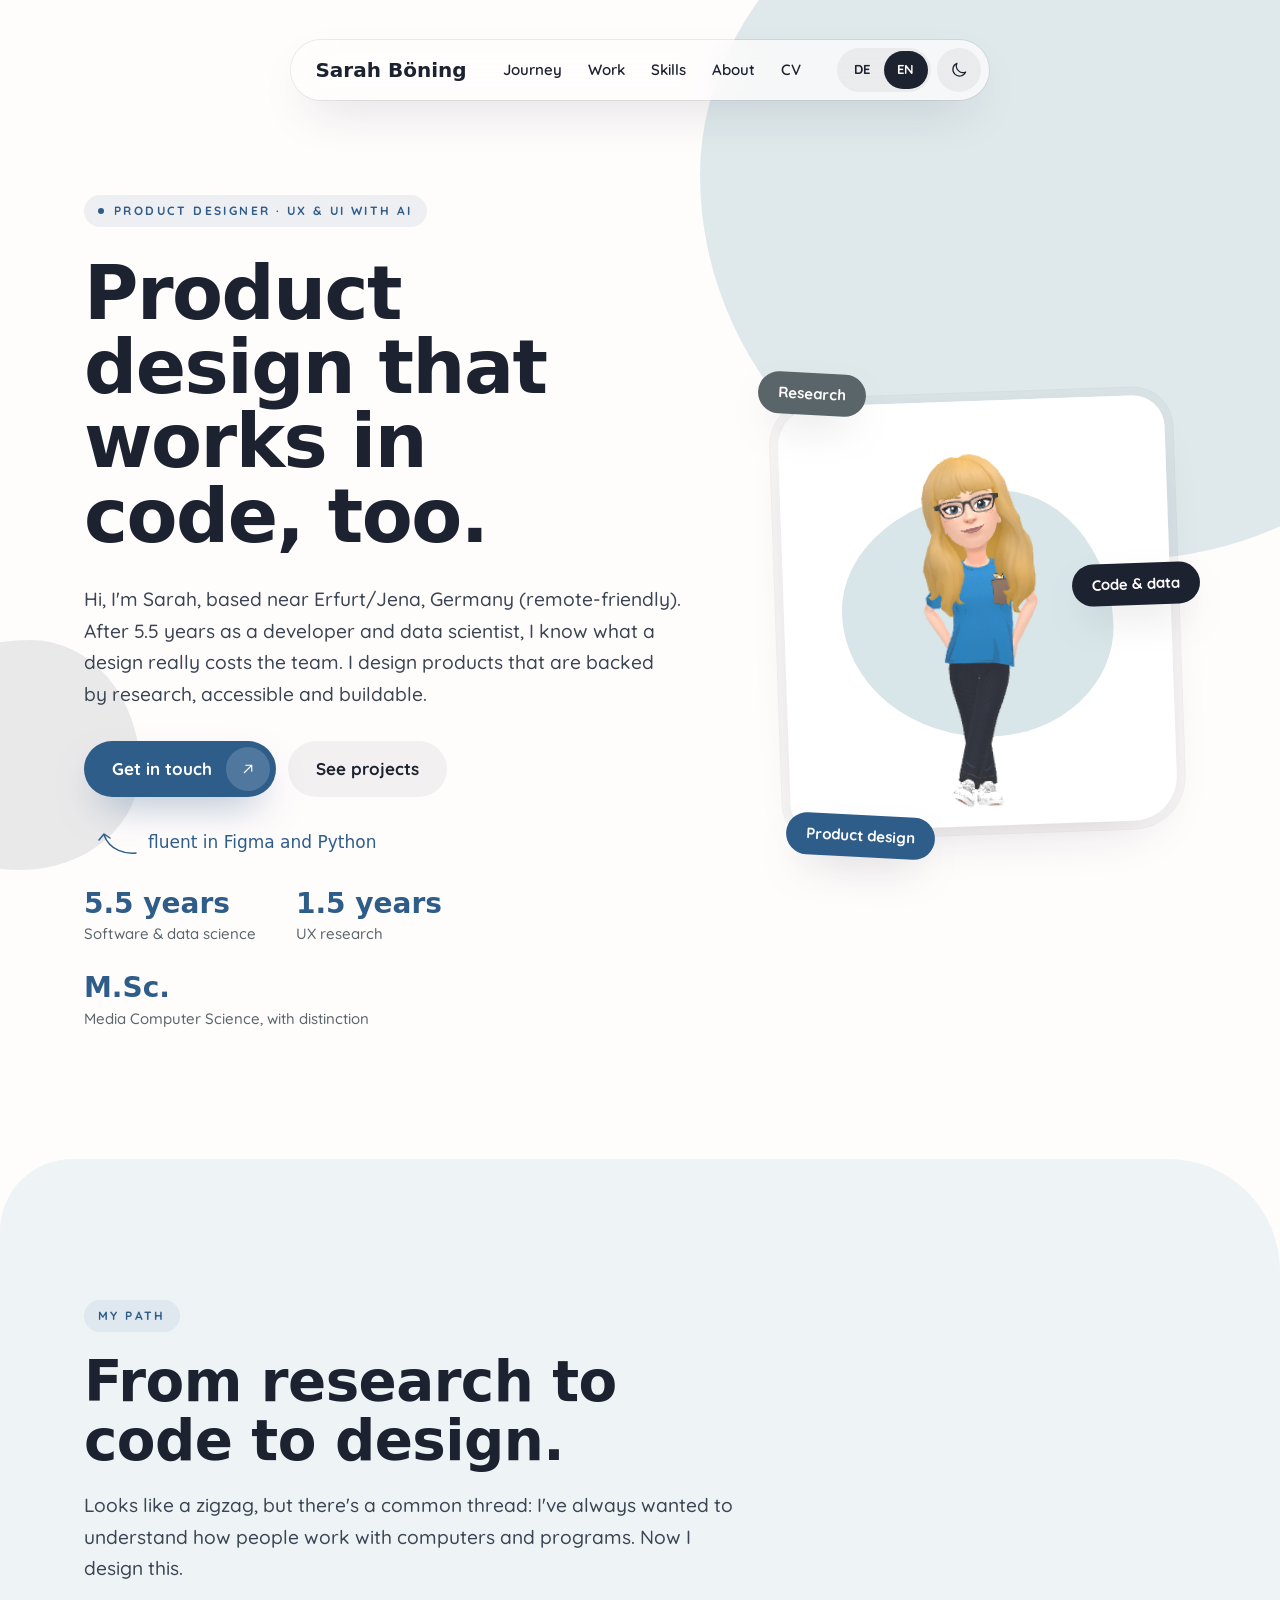
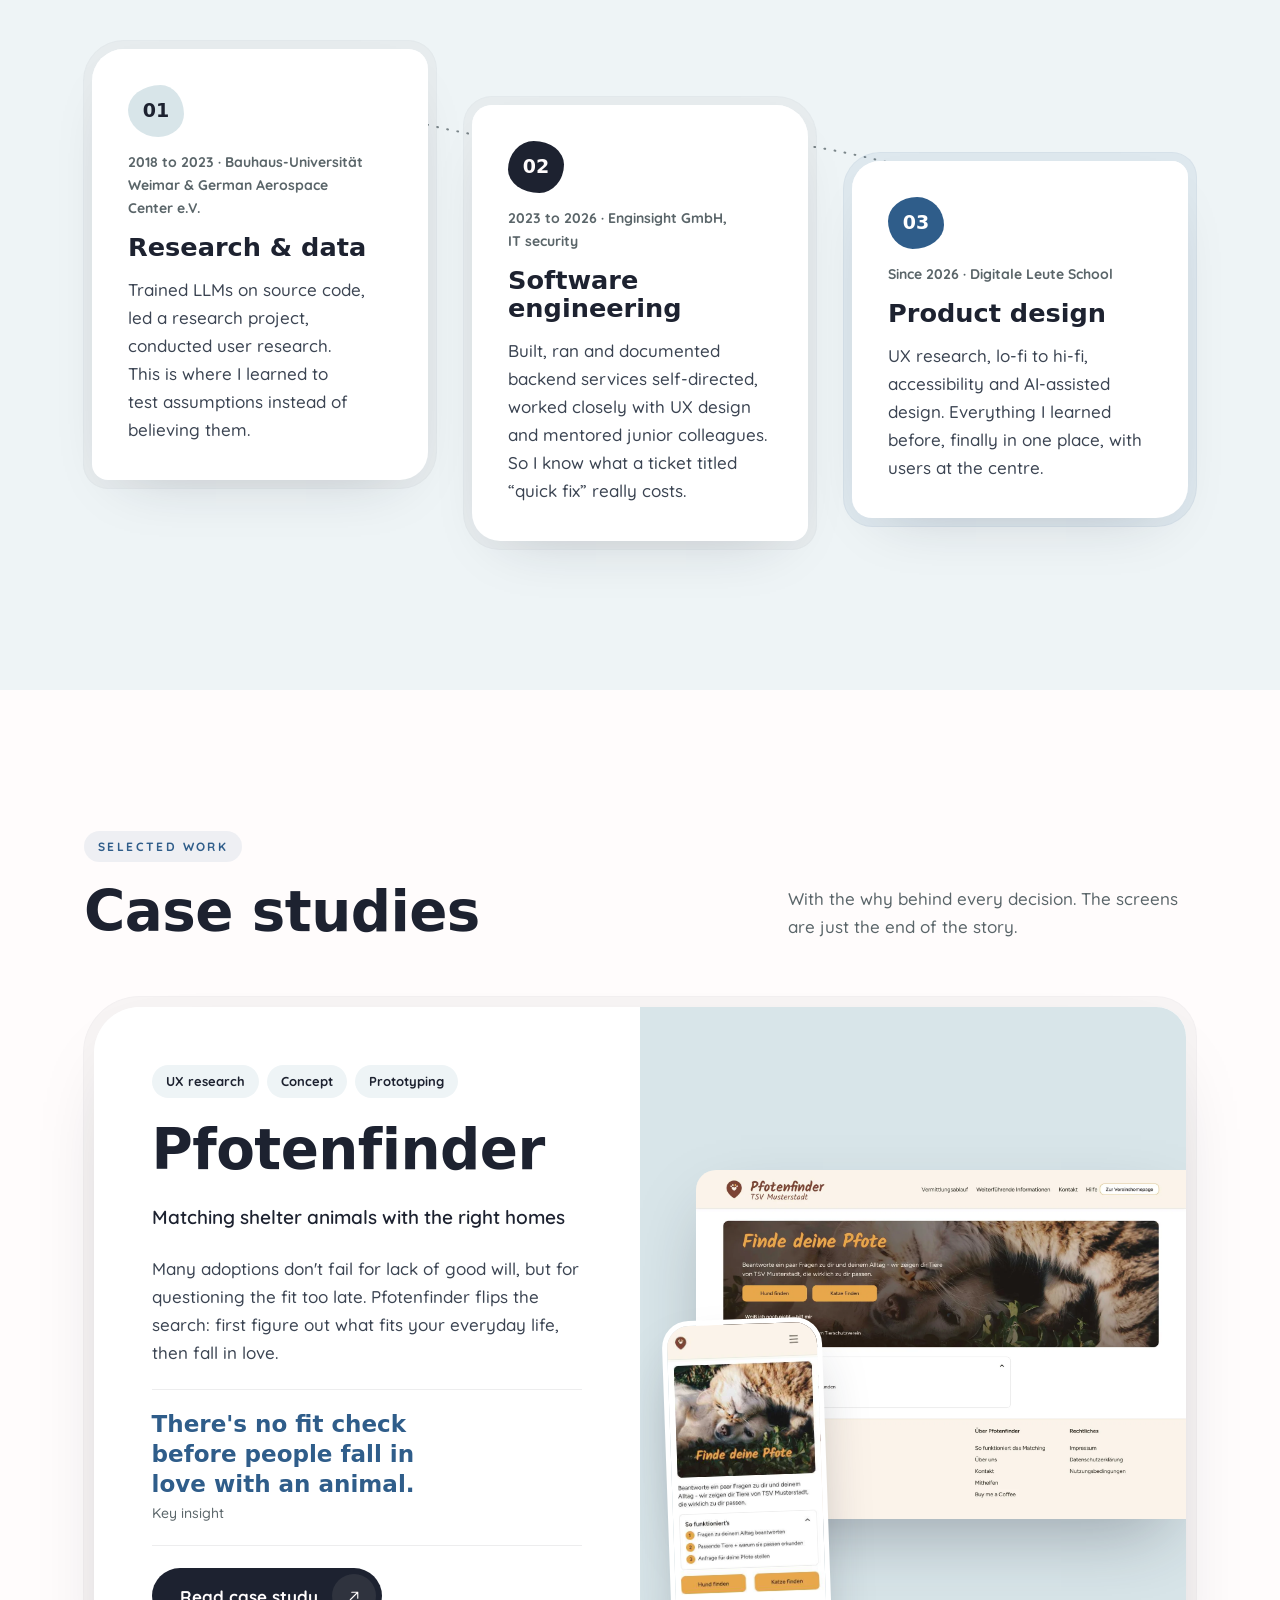
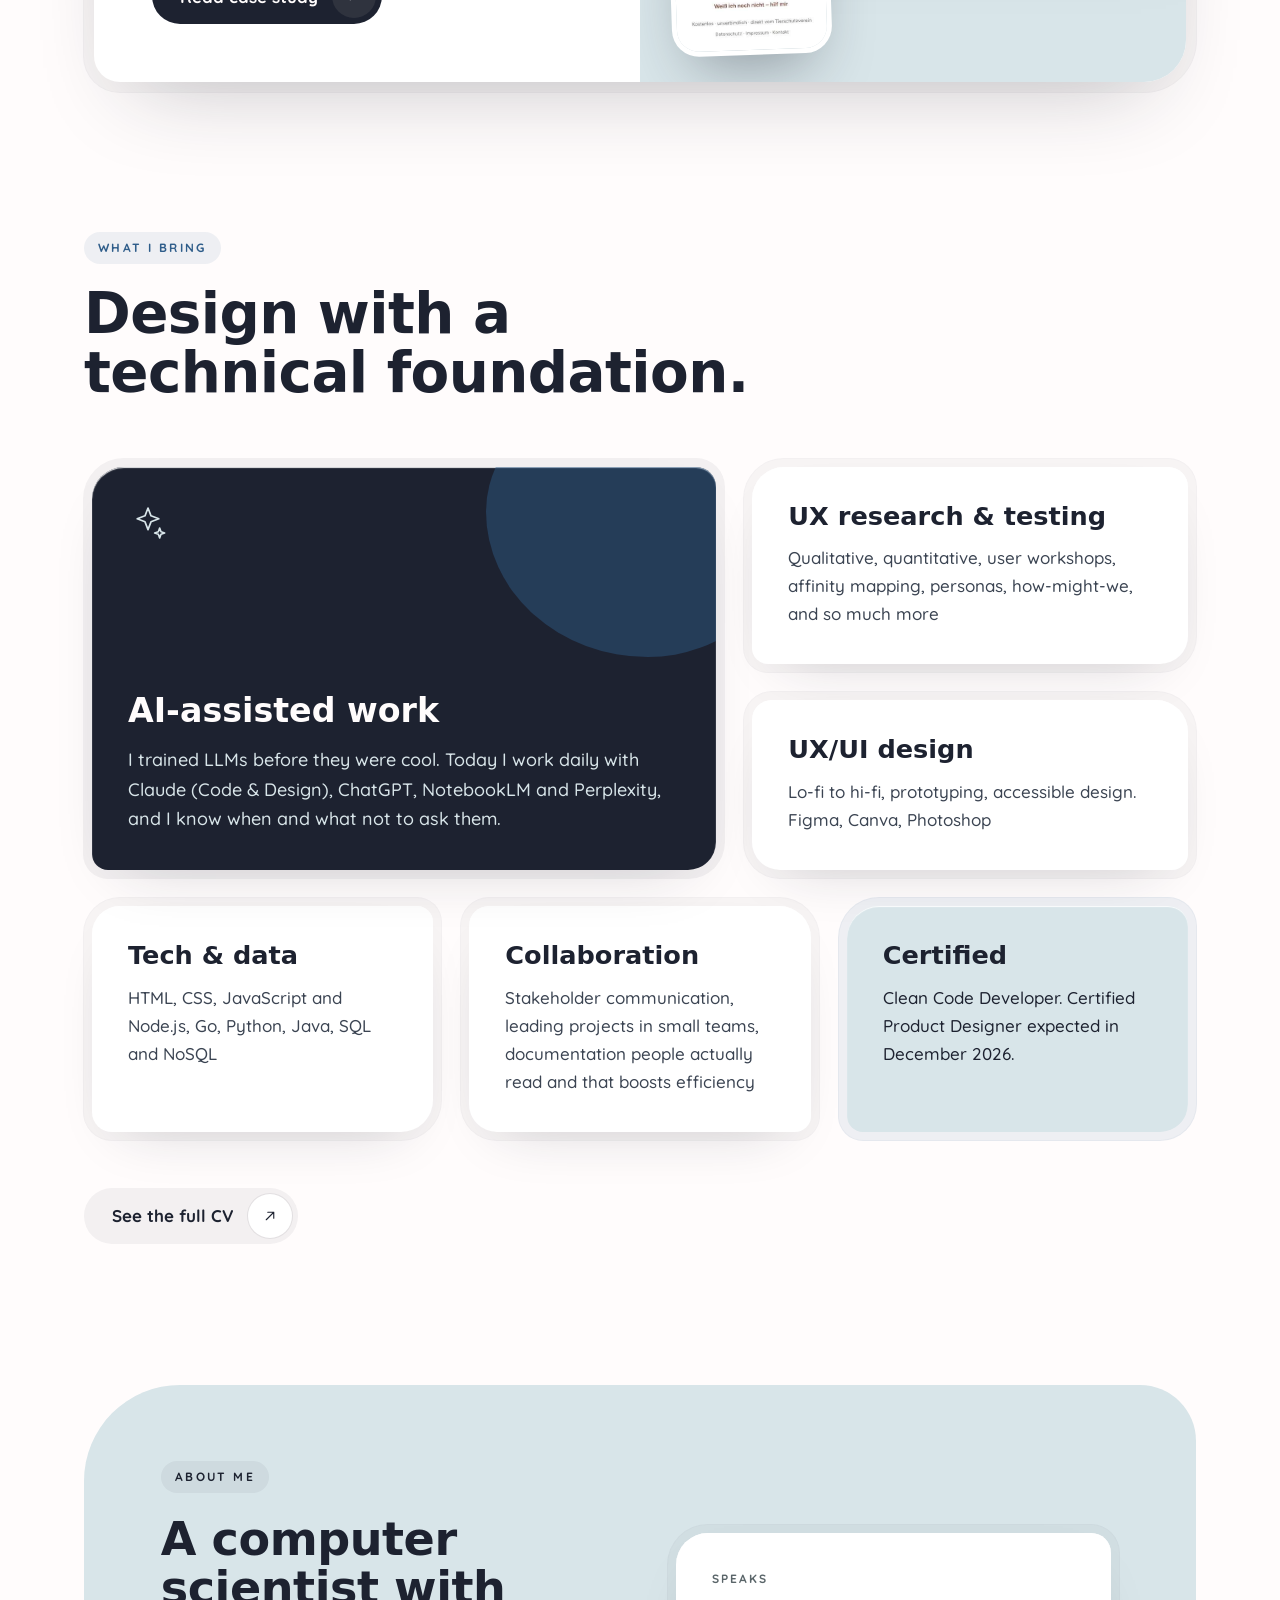
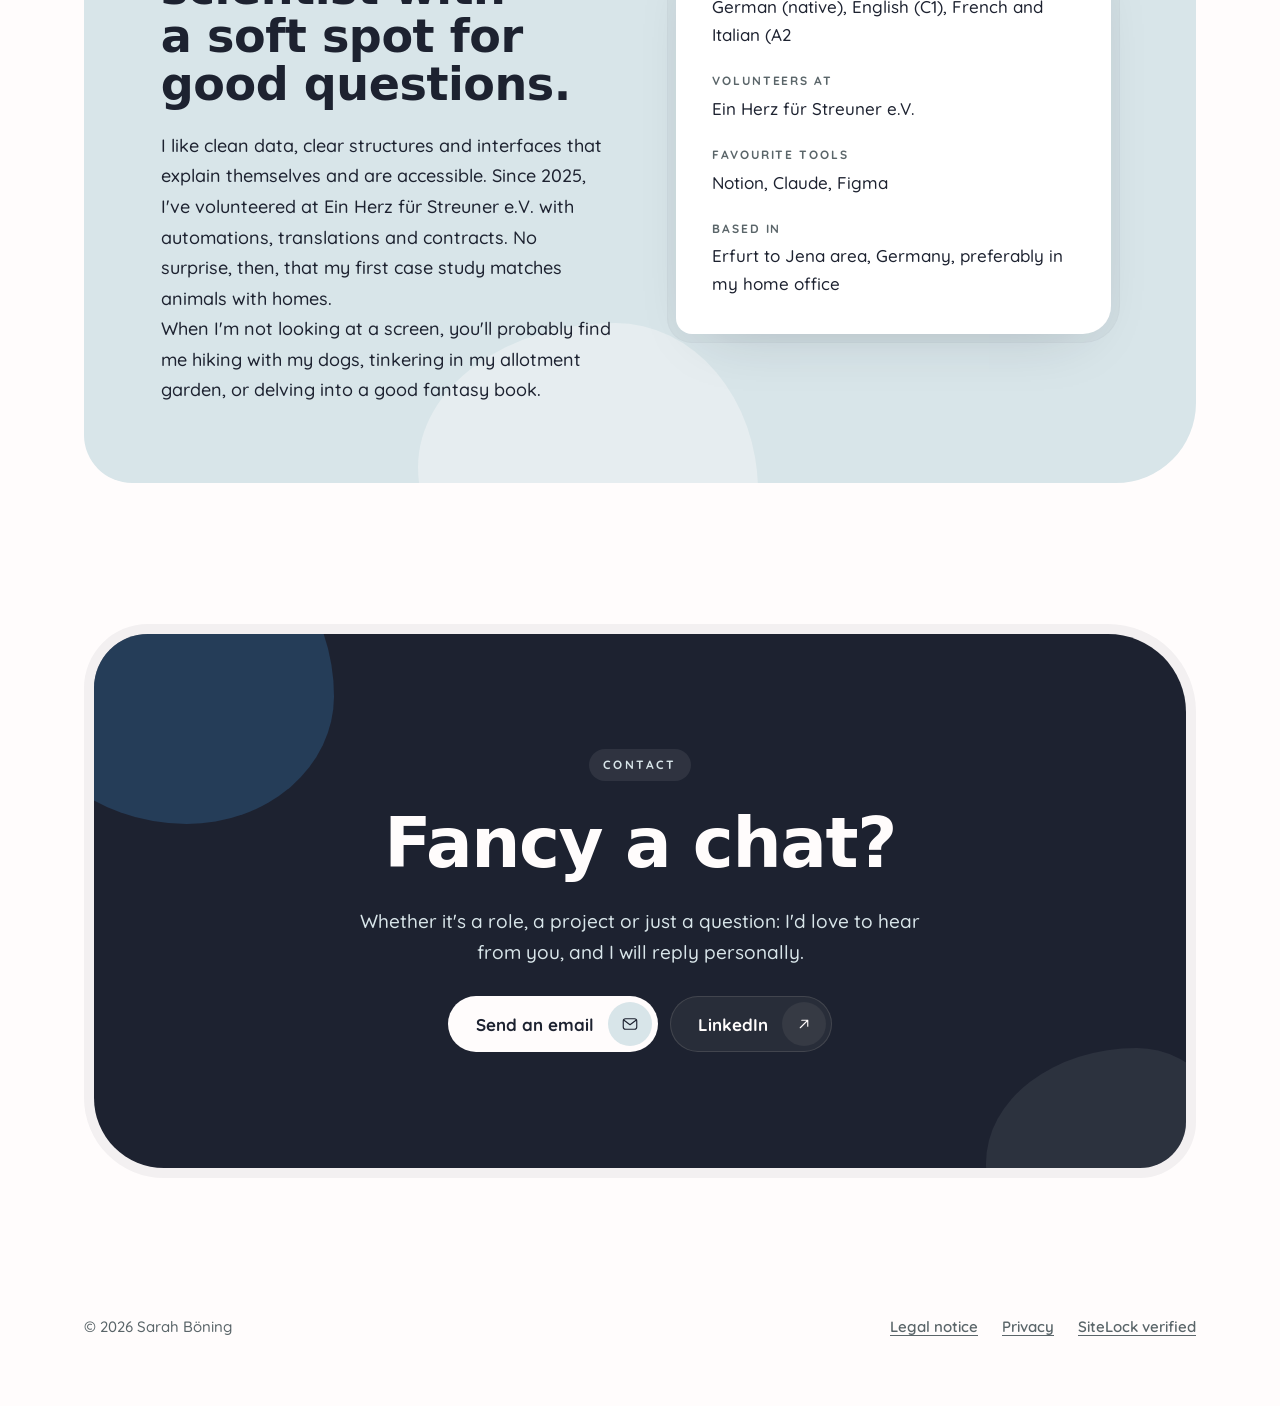
==== commit 358fdcc0: "Hero-Text konkreter formulieren Die allgemeine Floskel "zwischen Technik und Menschen übersetzen" er" ====
--- a/en/index.html
+++ b/en/index.html
@@ -4,7 +4,7 @@
   <meta charset="utf-8">
   <meta name="viewport" content="width=device-width, initial-scale=1">
   <title>Sarah Böning · Product Designer</title>
-  <meta name="description" content="Product designer with 5.5 years of experience in software engineering and data science. I design products that make complex technology easy to understand, with a focus on AI.">
+  <meta name="description" content="Product designer with 5.5 years of experience in software engineering and data science. I design products that are backed by research, accessible and buildable.">
   <meta name="theme-color" content="#fffcfc" media="(prefers-color-scheme: light)">
   <meta name="theme-color" content="#1d2230" media="(prefers-color-scheme: dark)">
   <meta name="referrer" content="no-referrer">
@@ -60,8 +60,8 @@
     <section class="container hero relative" aria-labelledby="hero-title">
       <div class="hero__text">
         <p class="eyebrow eyebrow--dot">Product Designer · UX &amp; UI with AI</p>
-        <h1 id="hero-title" class="display-1">I translate between technology and people.</h1>
-        <p class="lead">Hi, I'm Sarah, based near Erfurt/Jena, Germany (remote-friendly). After 5.5 years in software engineering and data science, I now design products that make complex technology easy to understand. My focus: building interfaces with AI that actually help people and are accessible to everyone.</p>
+        <h1 id="hero-title" class="display-1">Product design that works in code, too.</h1>
+        <p class="lead">Hi, I'm Sarah, based near Erfurt/Jena, Germany (remote-friendly). After 5.5 years as a developer and data scientist, I know what a design really costs the team. I design products that are backed by research, accessible and buildable.</p>
         <div class="btn-row">
           <a class="btn btn--primary btn--icon" href="#contact">Get in touch <span class="btn__icon"><svg class="icon" viewBox="0 0 24 24" aria-hidden="true"><path d="M7 17L17 7M9 7h8v8"/></svg></span></a>
           <a class="btn btn--soft" href="#work">See projects</a>
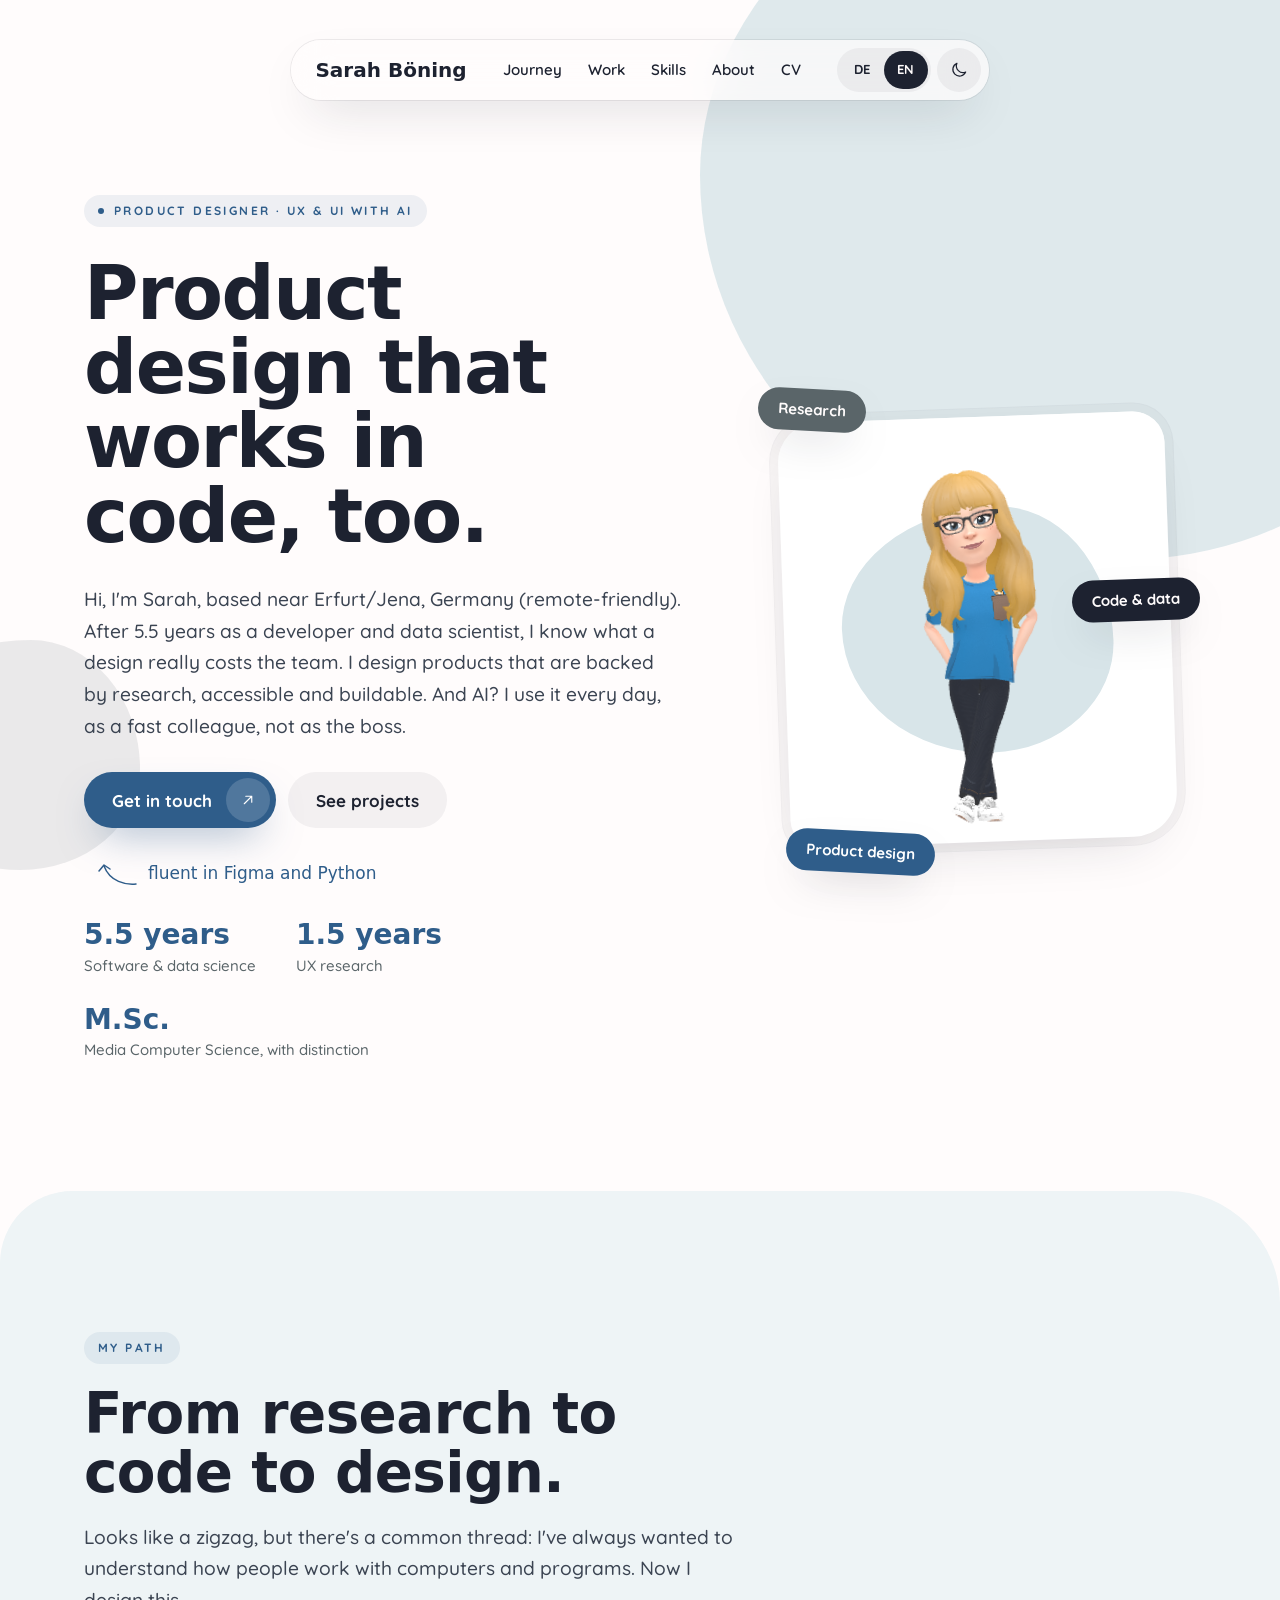
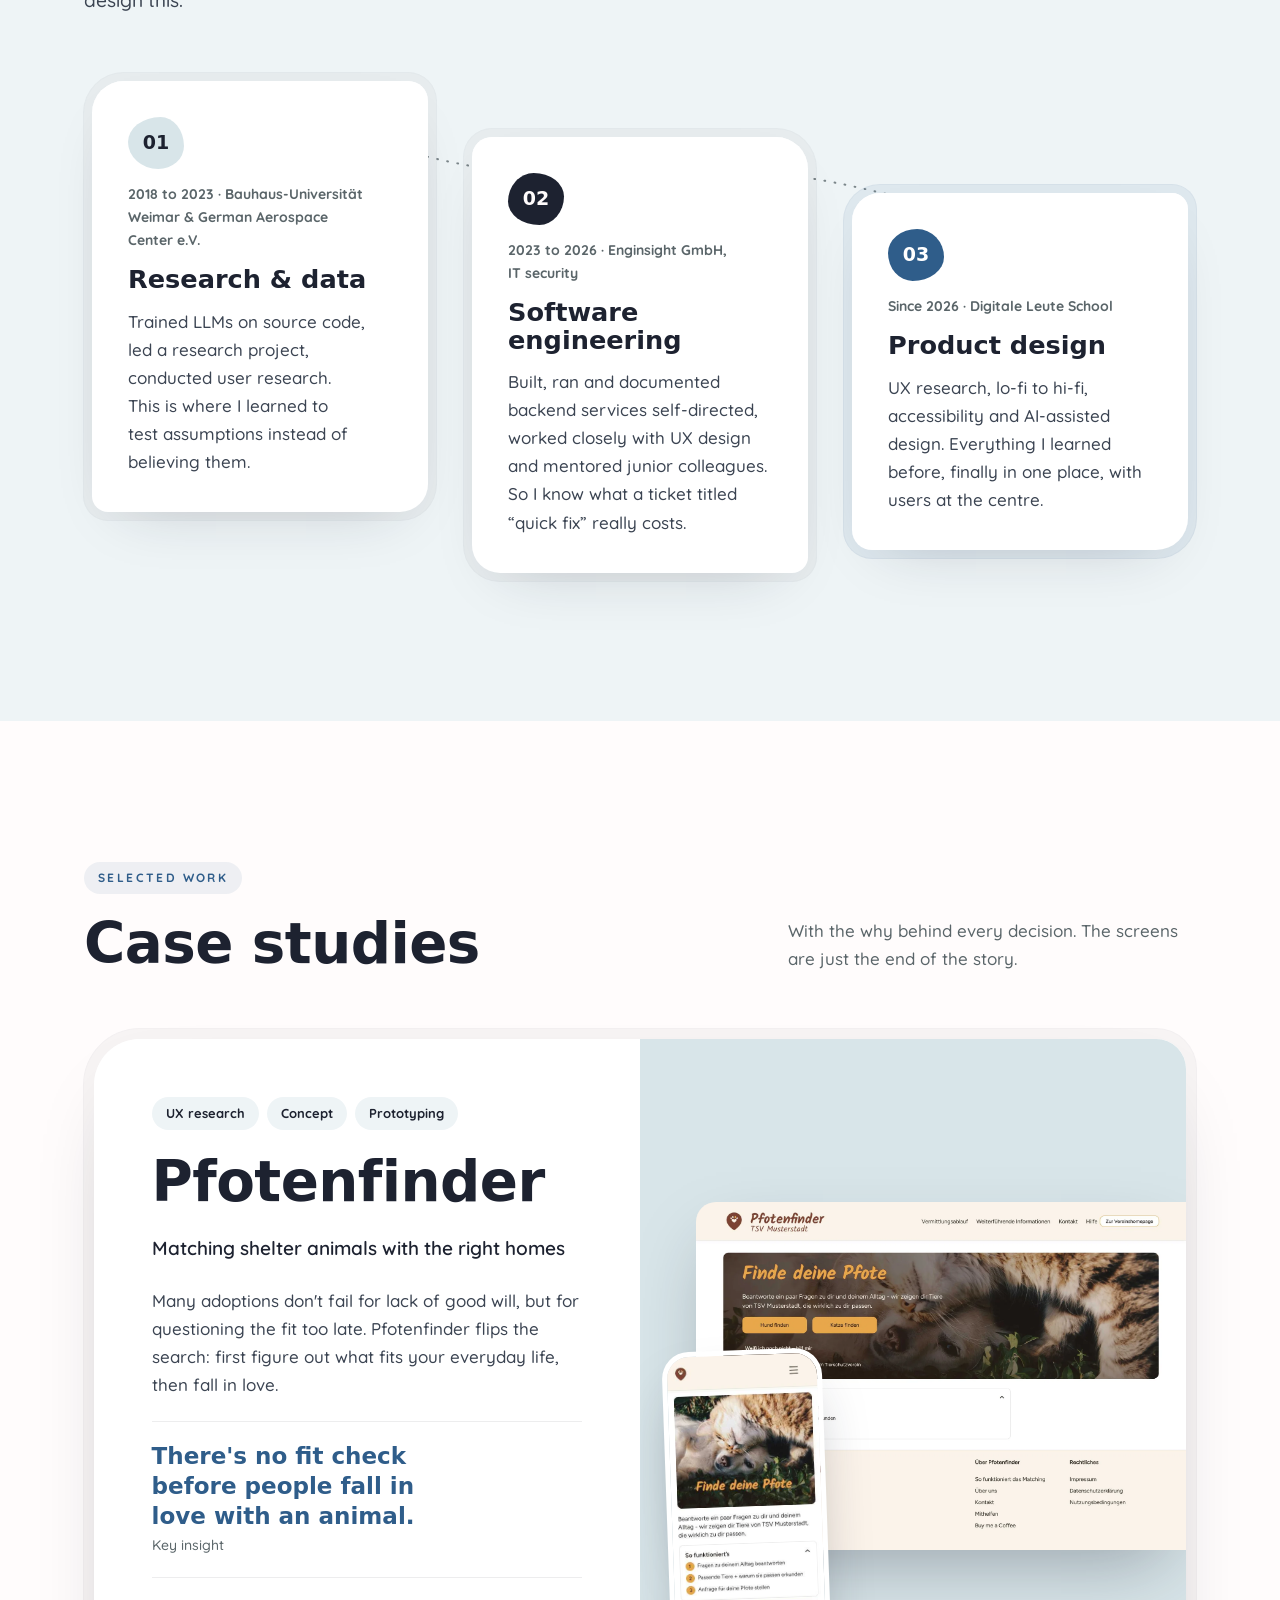
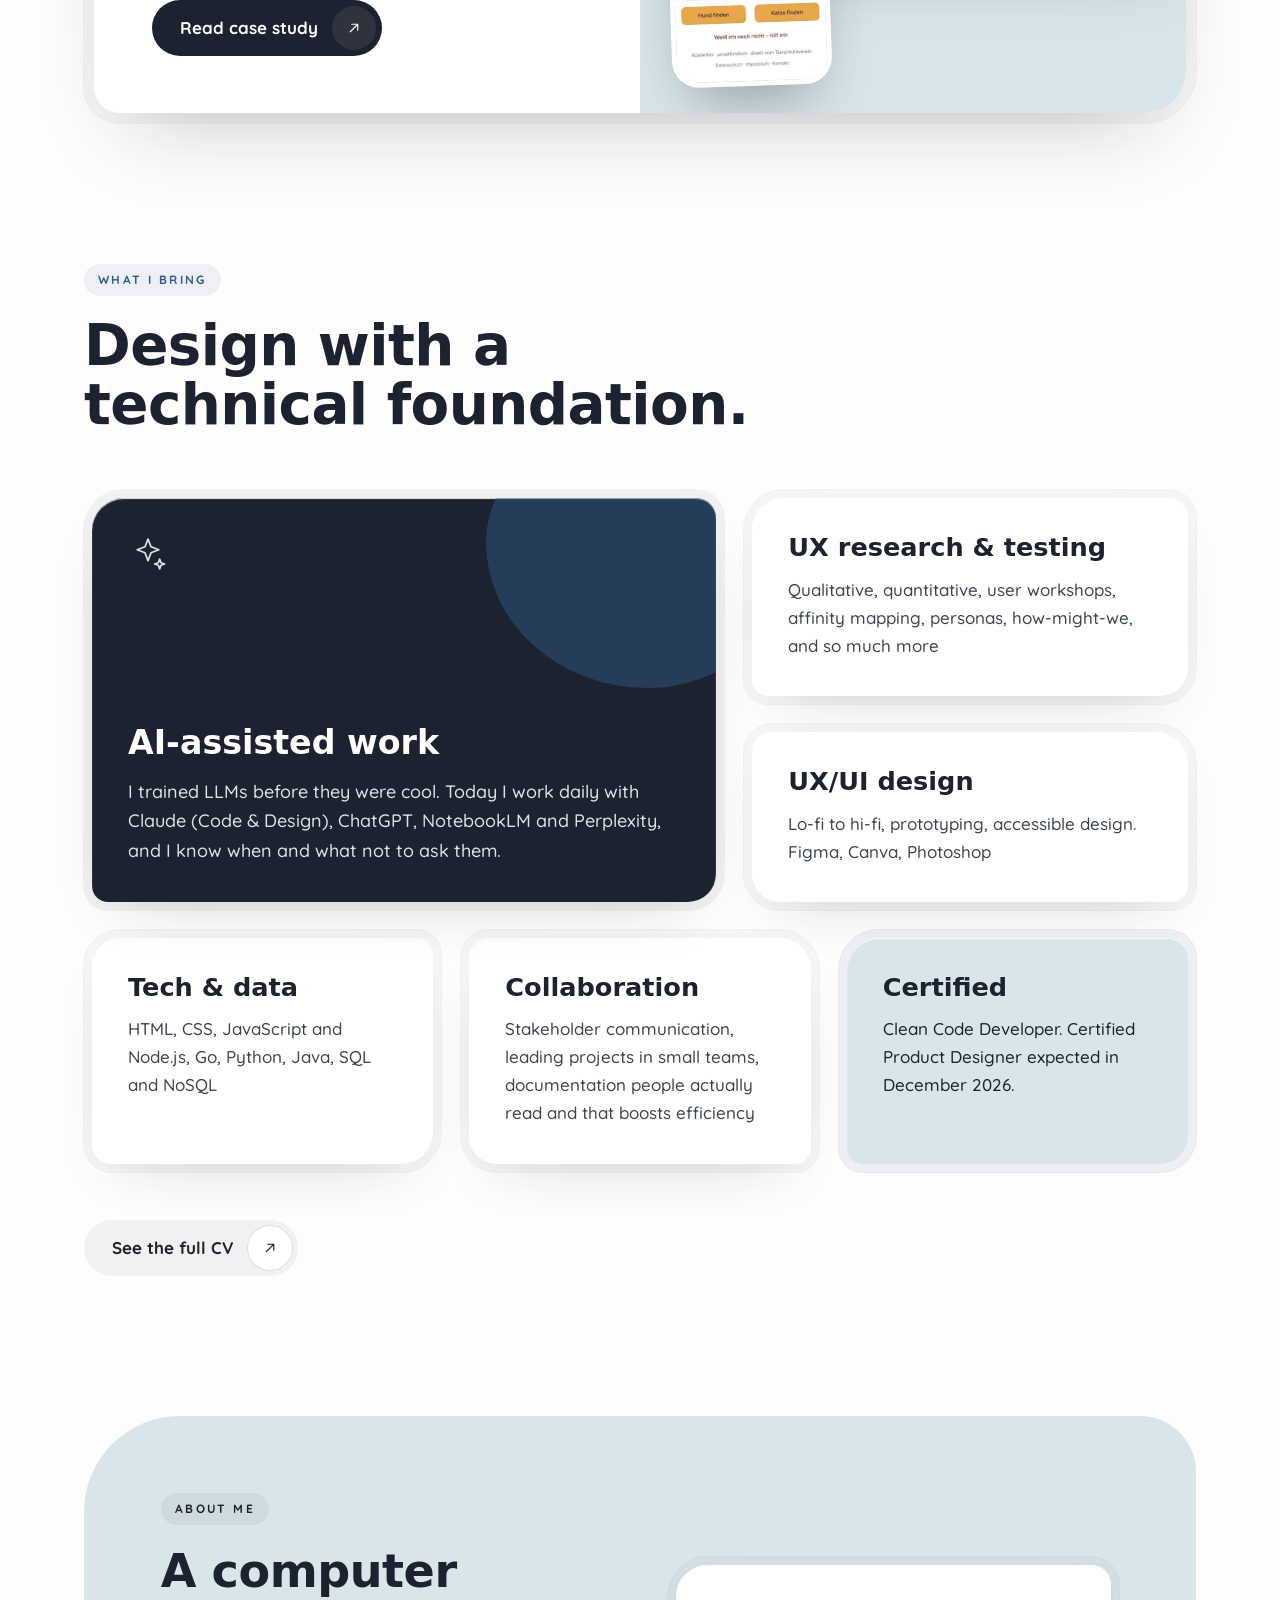
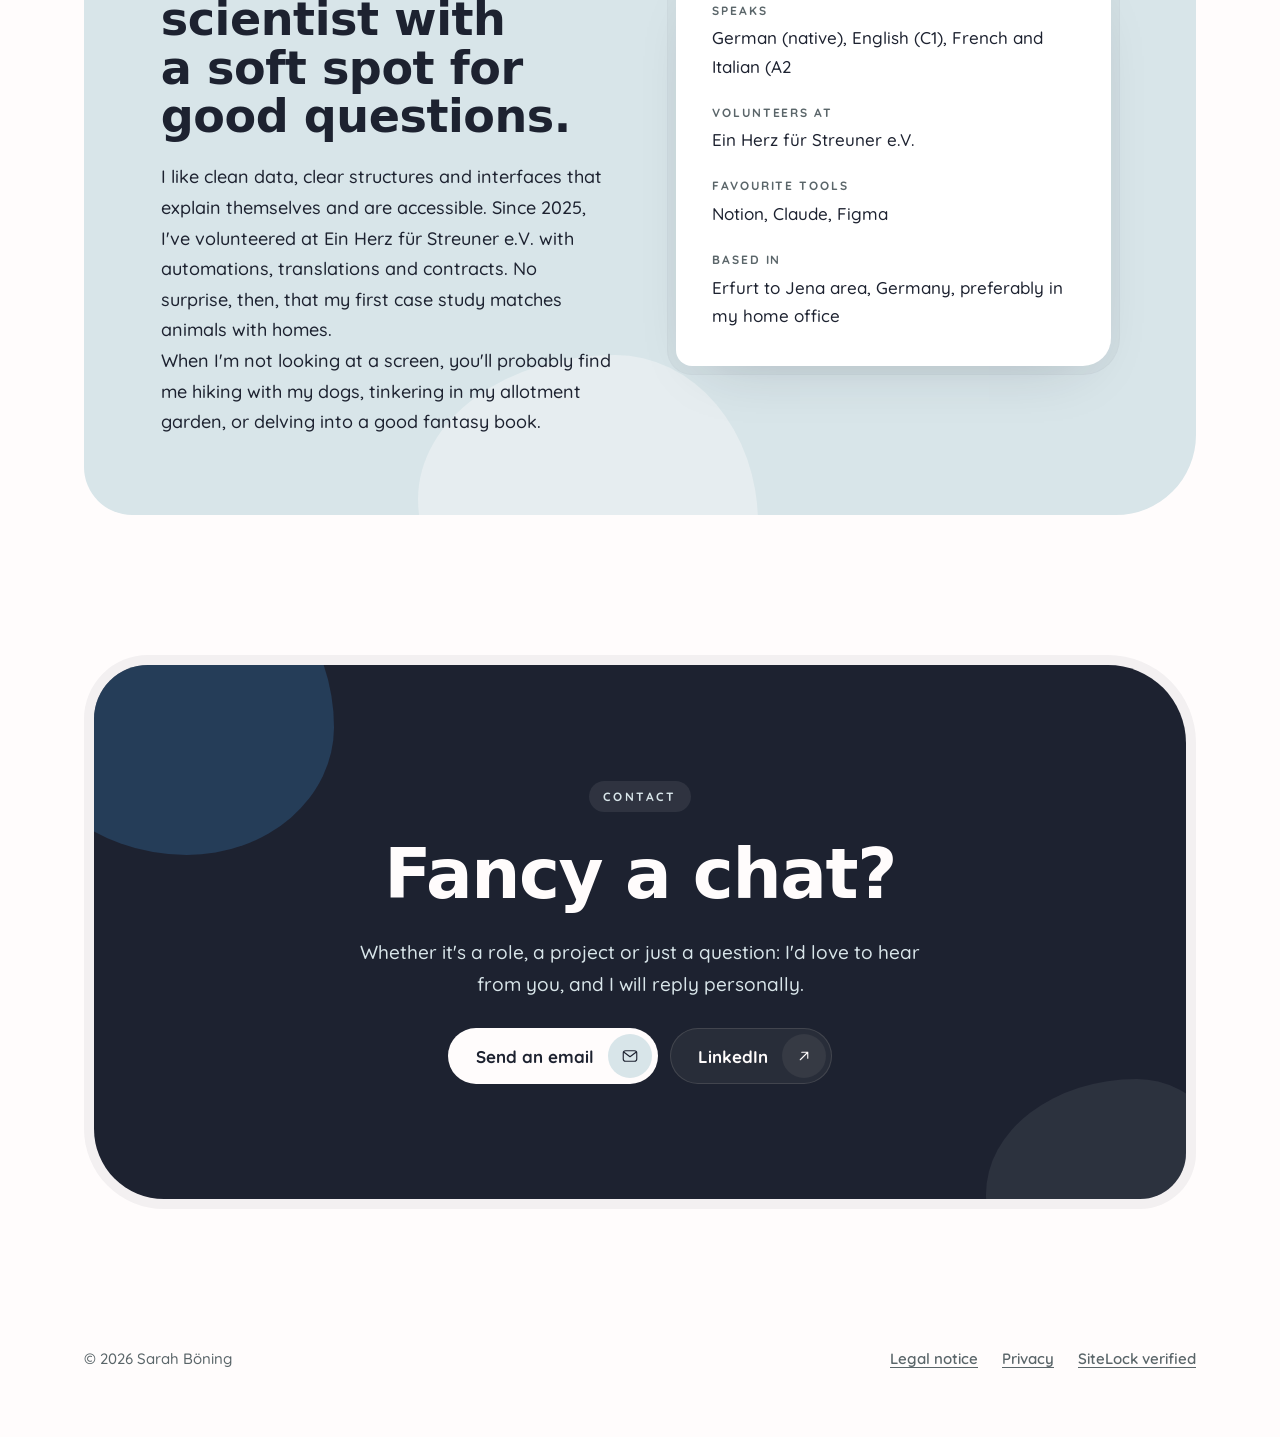
==== commit 24f1e3cc: "KI-Satz im Hero ergänzen Einleitung um einen kurzen Satz zur Arbeit mit KI erweitert: "Und KI? Nutze" ====
--- a/en/index.html
+++ b/en/index.html
@@ -61,7 +61,7 @@
       <div class="hero__text">
         <p class="eyebrow eyebrow--dot">Product Designer · UX &amp; UI with AI</p>
         <h1 id="hero-title" class="display-1">Product design that works in code, too.</h1>
-        <p class="lead">Hi, I'm Sarah, based near Erfurt/Jena, Germany (remote-friendly). After 5.5 years as a developer and data scientist, I know what a design really costs the team. I design products that are backed by research, accessible and buildable.</p>
+        <p class="lead">Hi, I'm Sarah, based near Erfurt/Jena, Germany (remote-friendly). After 5.5 years as a developer and data scientist, I know what a design really costs the team. I design products that are backed by research, accessible and buildable. And AI? I use it every day, as a fast colleague, not as the boss.</p>
         <div class="btn-row">
           <a class="btn btn--primary btn--icon" href="#contact">Get in touch <span class="btn__icon"><svg class="icon" viewBox="0 0 24 24" aria-hidden="true"><path d="M7 17L17 7M9 7h8v8"/></svg></span></a>
           <a class="btn btn--soft" href="#work">See projects</a>
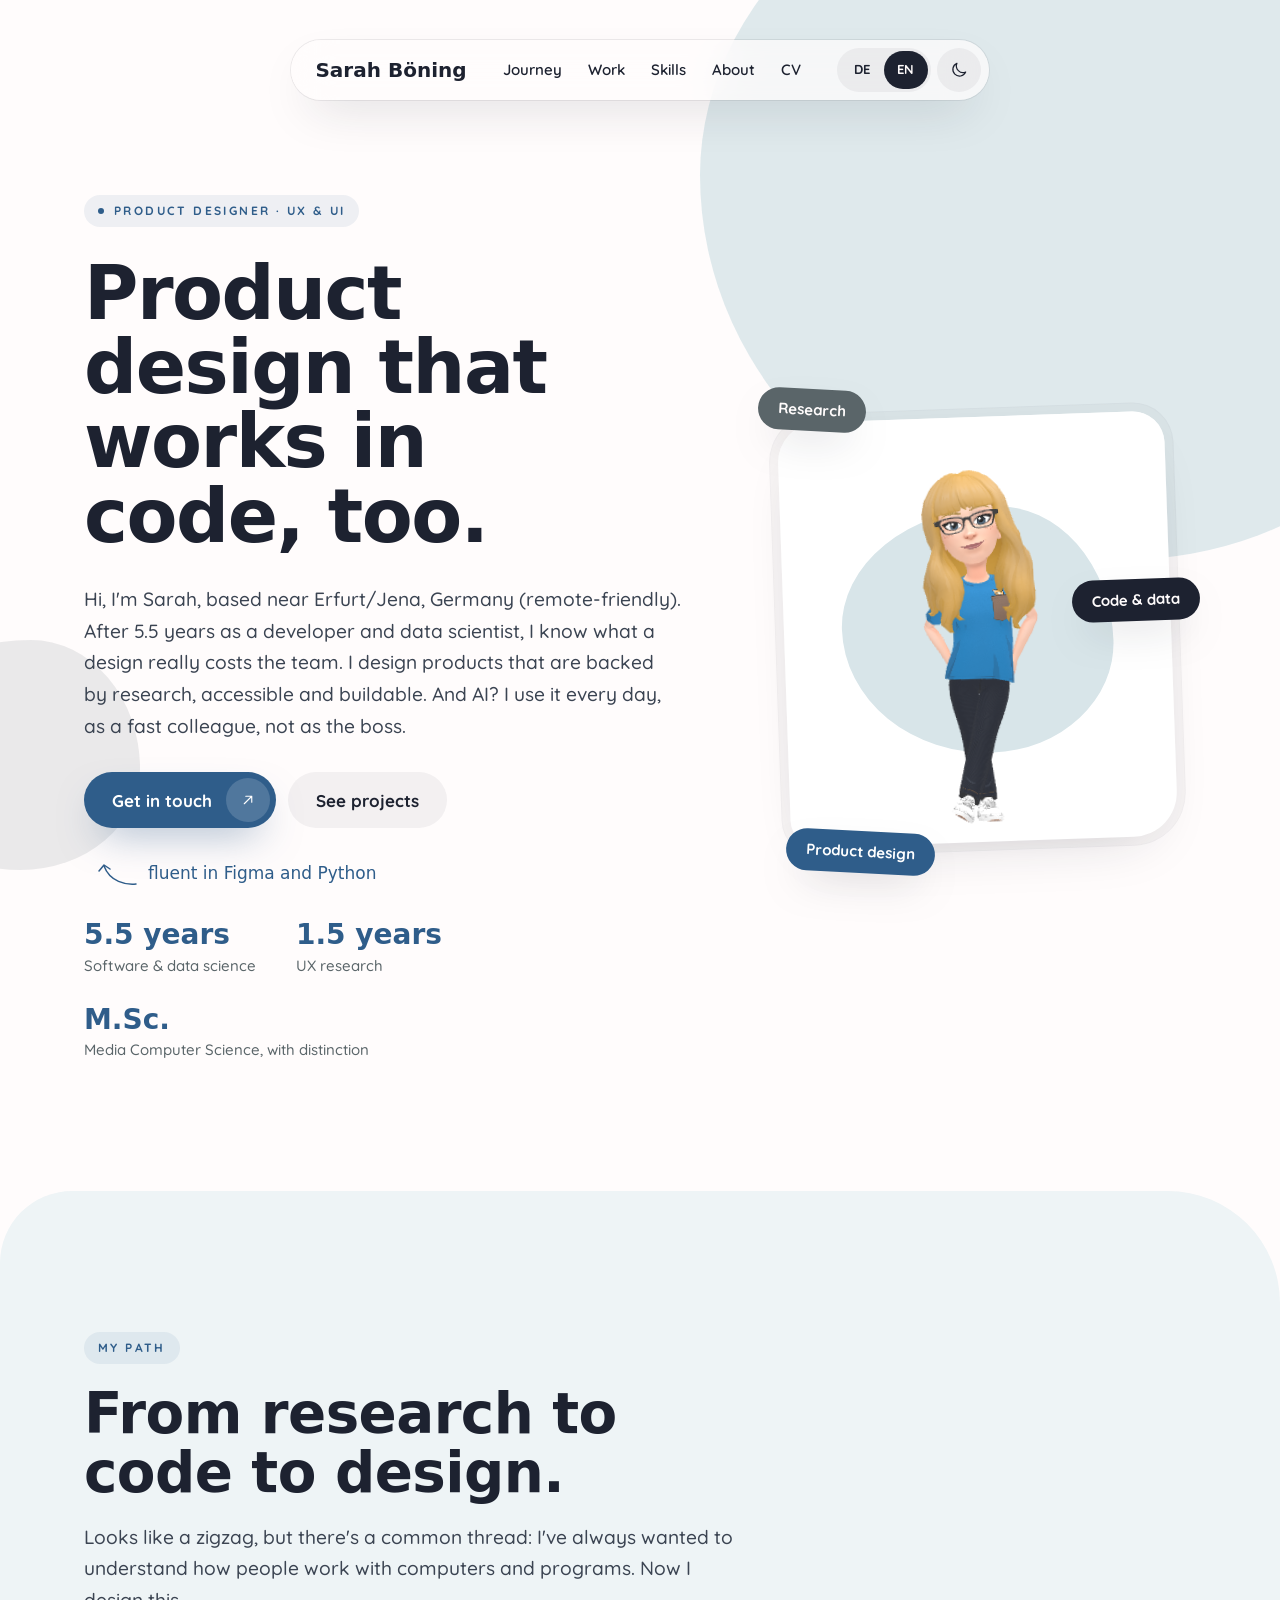
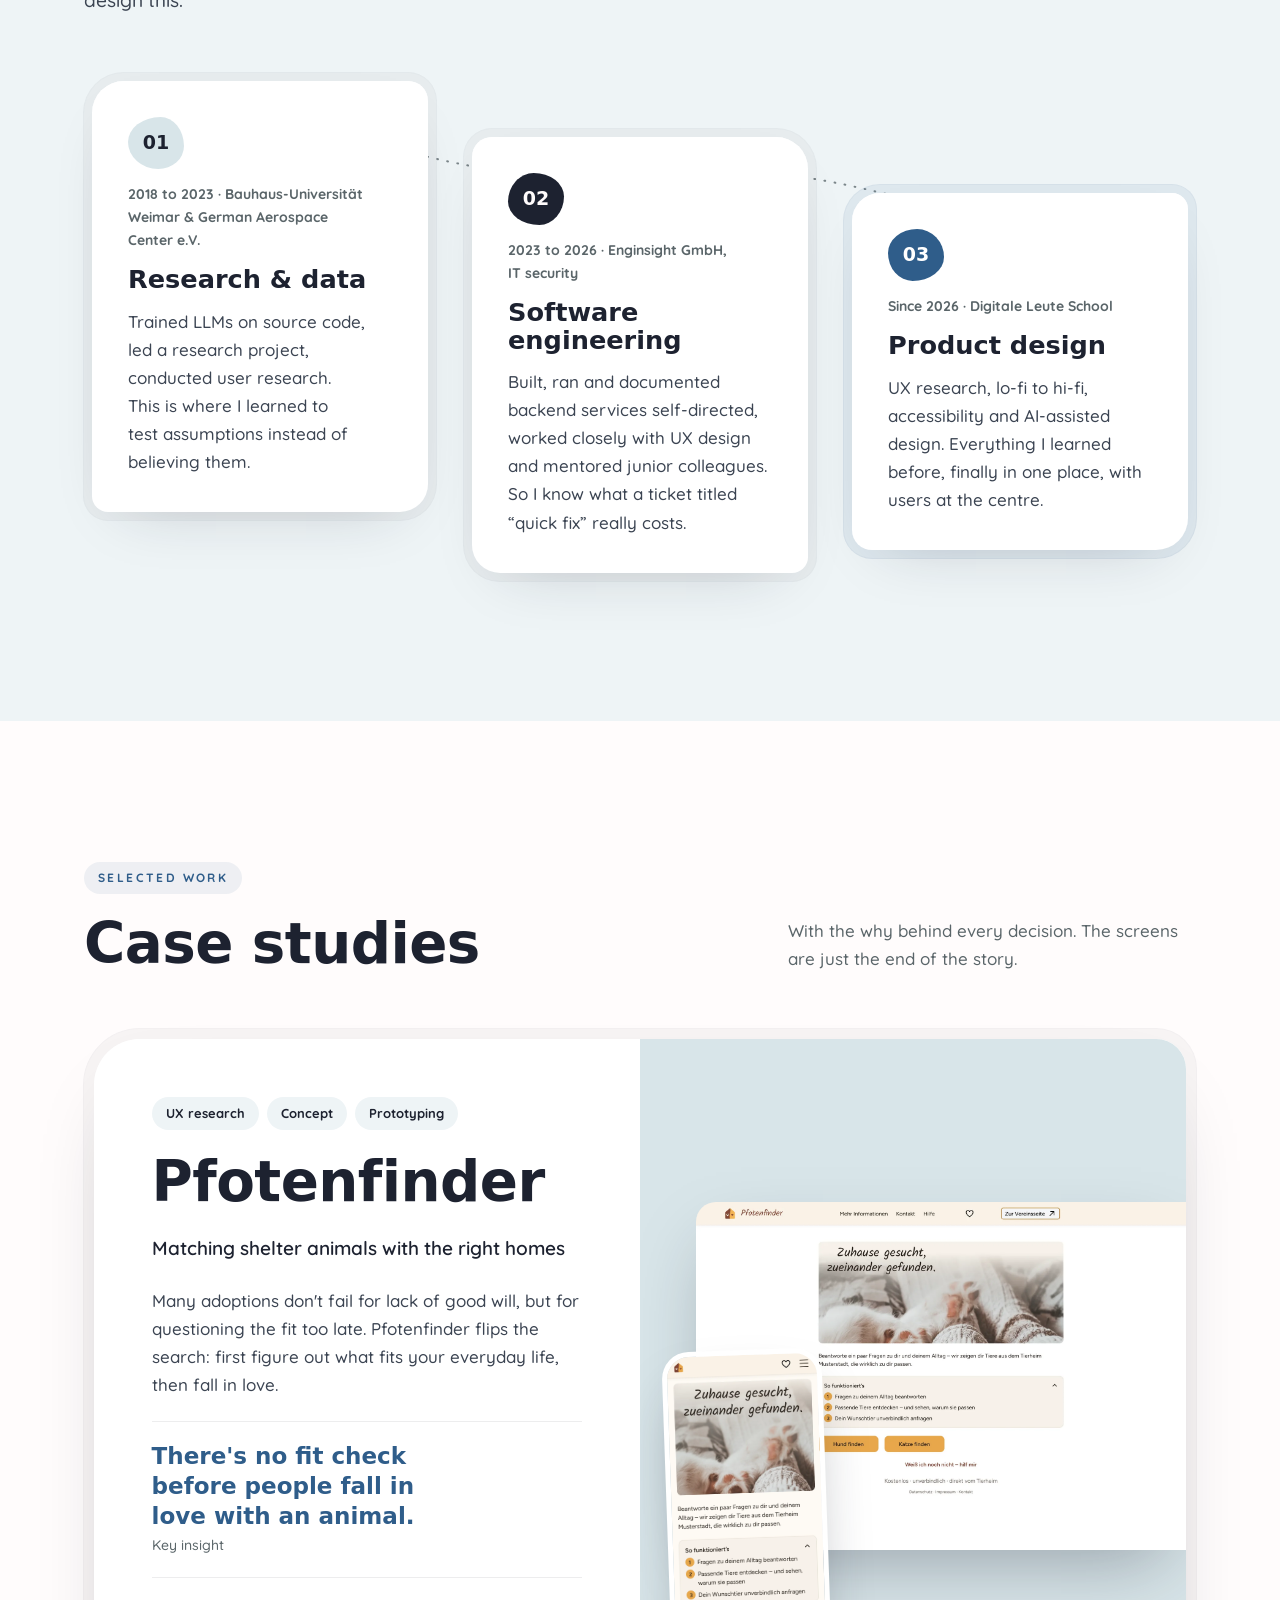
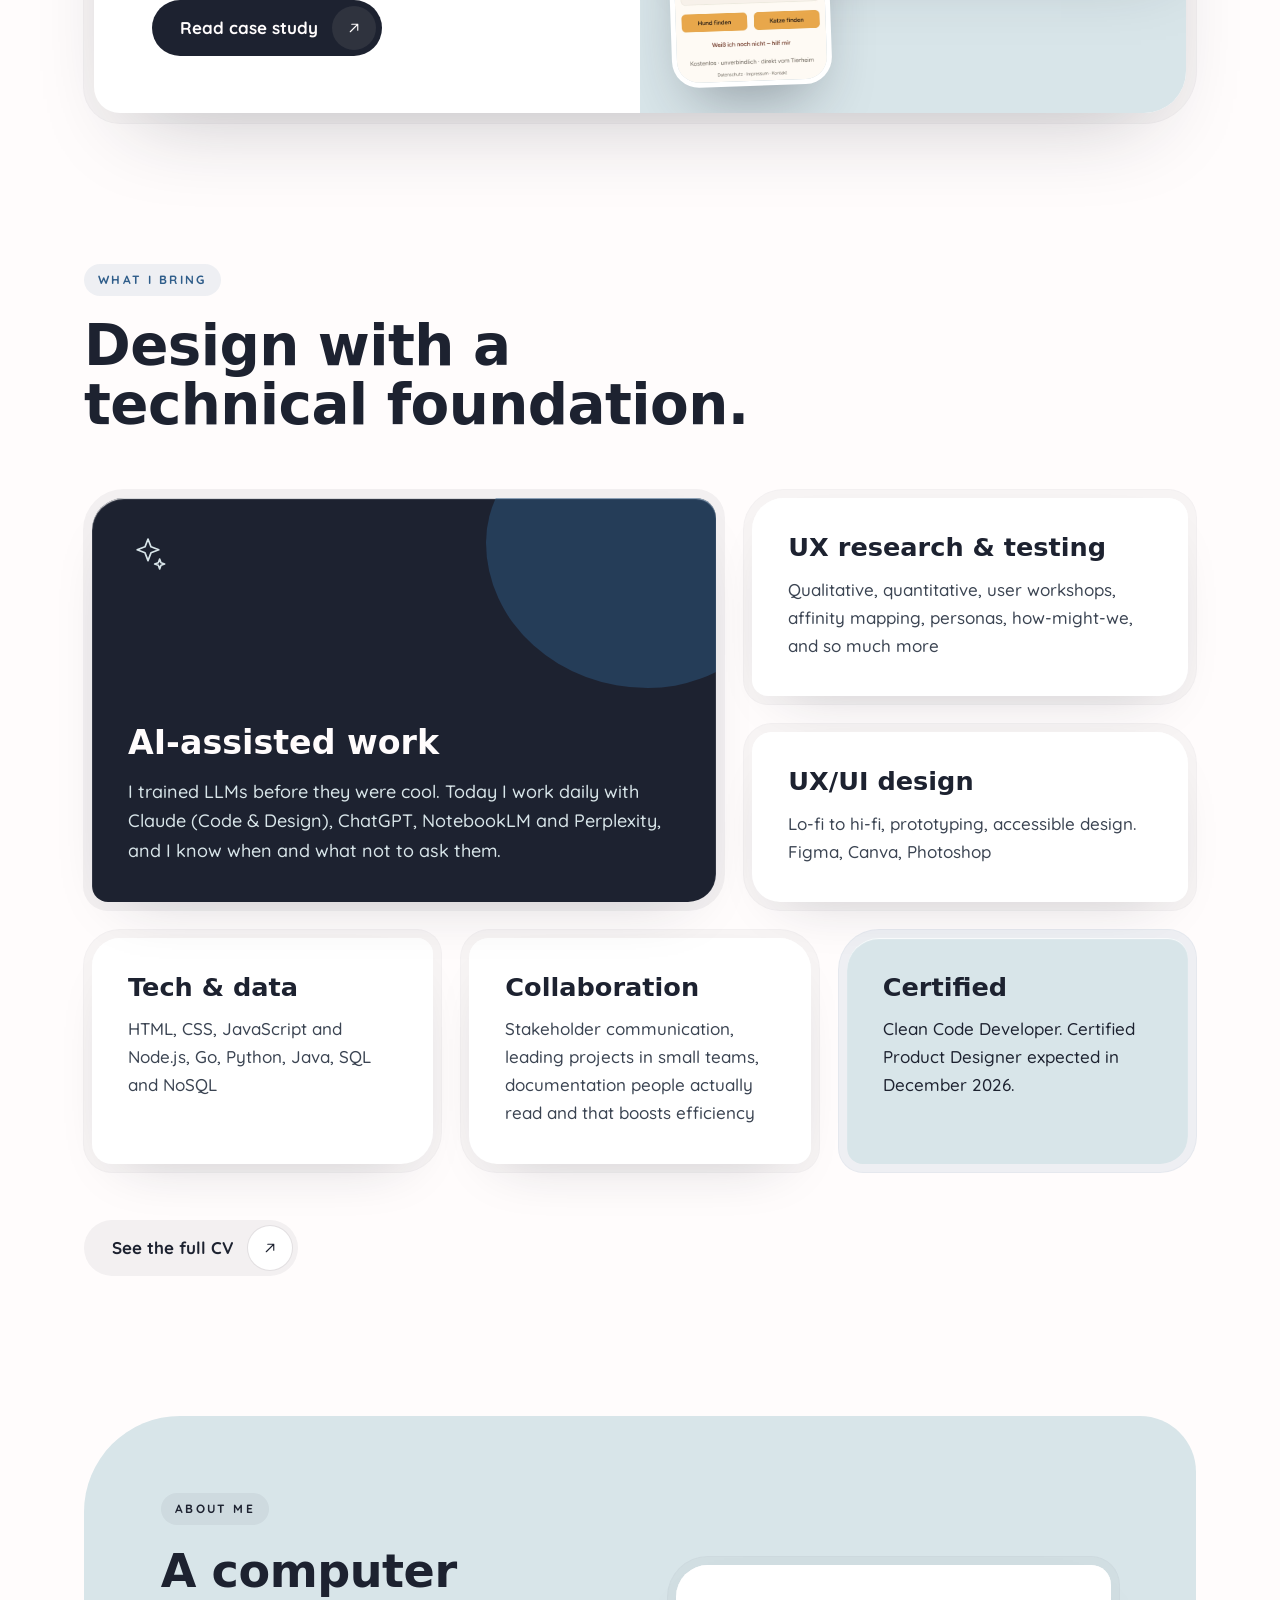
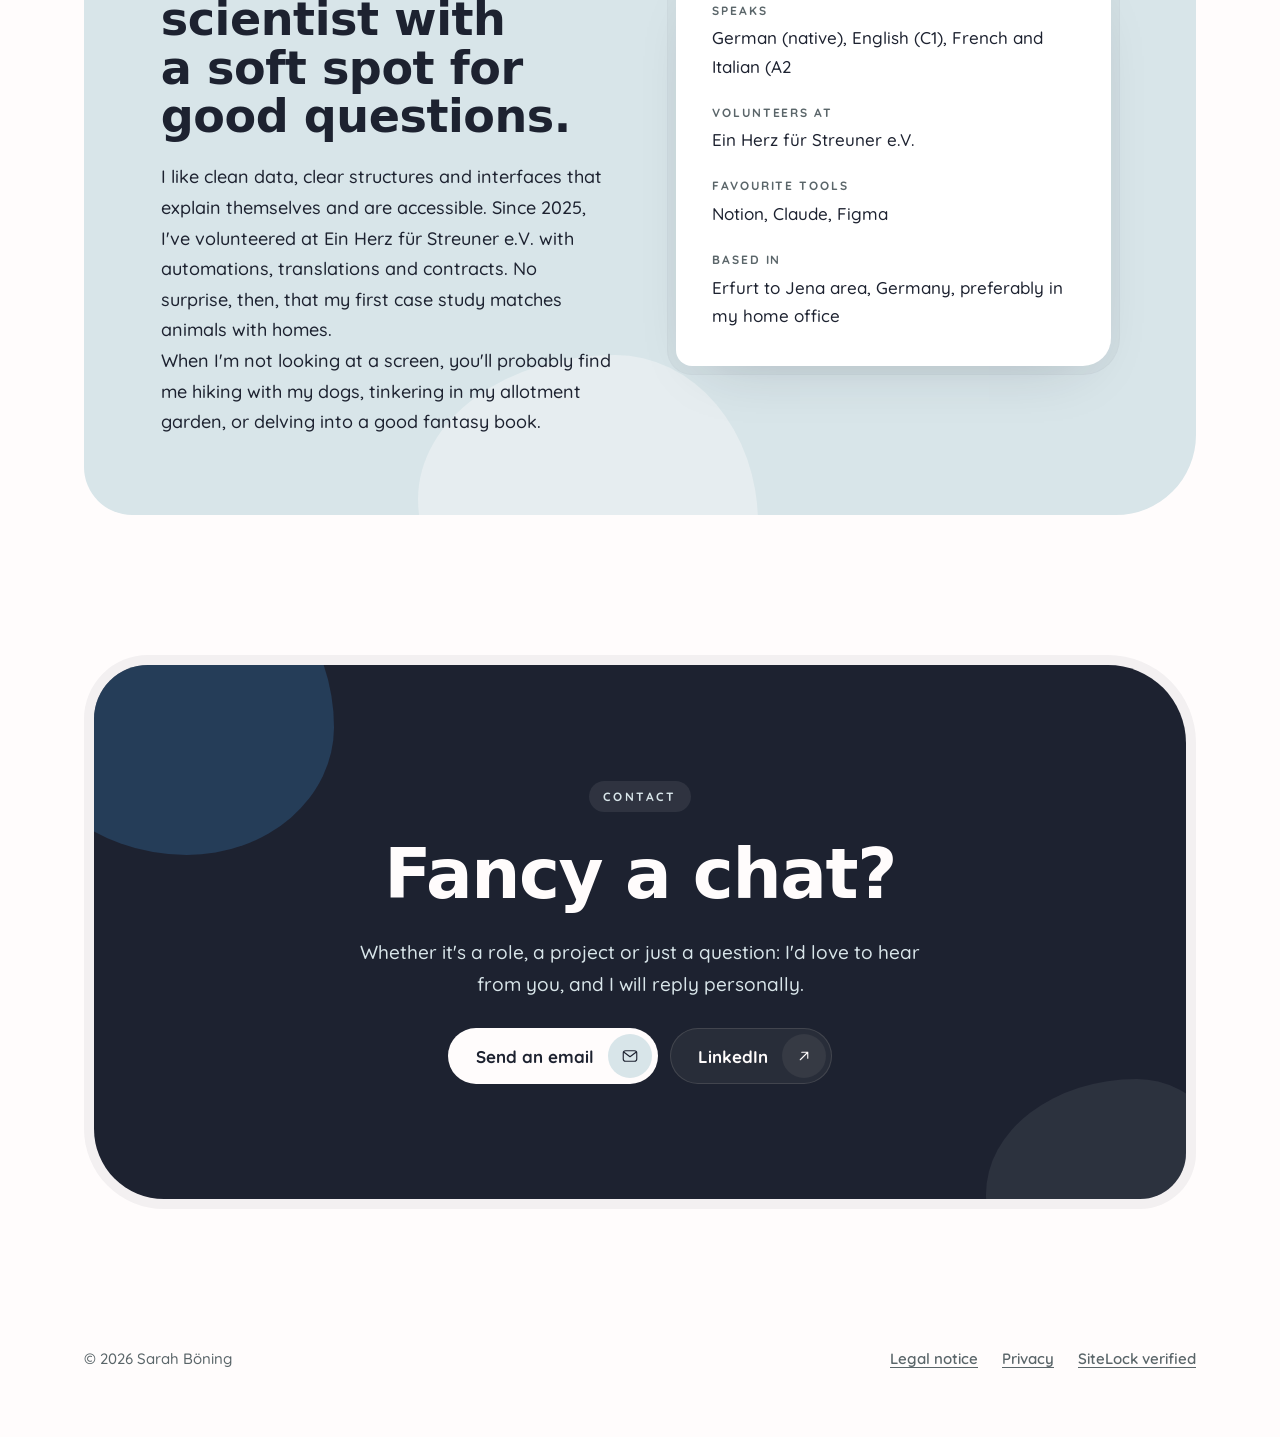
==== commit f851b924: "Pfotenfinder: neue HiFi-Screens in der Case Study - Desktop- und Mobil-Screen der Startseite durch d" ====
--- a/en/index.html
+++ b/en/index.html
@@ -1,10 +1,12 @@
 <!doctype html>
 <html lang="en">
+
 <head>
   <meta charset="utf-8">
   <meta name="viewport" content="width=device-width, initial-scale=1">
   <title>Sarah Böning · Product Designer</title>
-  <meta name="description" content="Product designer with 5.5 years of experience in software engineering and data science. I design products that are backed by research, accessible and buildable.">
+  <meta name="description"
+    content="Product designer with 5.5 years of experience in software engineering and data science. I design products that are backed by research, accessible and buildable.">
   <meta name="theme-color" content="#fffcfc" media="(prefers-color-scheme: light)">
   <meta name="theme-color" content="#1d2230" media="(prefers-color-scheme: dark)">
   <meta name="referrer" content="no-referrer">
@@ -15,222 +17,324 @@
   <script src="../assets/js/theme-init.js"></script>
   <script src="../assets/js/main.js" defer></script>
 </head>
+
 <body>
-<a class="skip-link" href="#inhalt">Skip to content</a>
-<div class="page" id="top">
-  <header class="site-header">
-    <div class="header-island">
-      <a class="brand" href="#top">Sarah Böning</a>
-      <nav class="nav" aria-label="Main navigation">
+  <a class="skip-link" href="#inhalt">Skip to content</a>
+  <div class="page" id="top">
+    <header class="site-header">
+      <div class="header-island">
+        <a class="brand" href="#top">Sarah Böning</a>
+        <nav class="nav" aria-label="Main navigation">
           <a href="#journey">Journey</a>
           <a href="#work">Work</a>
           <a href="#skills">Skills</a>
           <a href="#about">About</a>
           <a href="../en/cv.html">CV</a>
+        </nav>
+        <div class="header-tools">
+          <div class="lang-switch" role="group" aria-label="Language">
+            <a href="../index.html" lang="de" hreflang="de"><span aria-hidden="true">DE</span><span
+                class="visually-hidden">Deutsch</span></a>
+            <a aria-current="true"><span aria-hidden="true">EN</span><span class="visually-hidden">English</span></a>
+          </div>
+          <button class="icon-btn theme-toggle" type="button" aria-pressed="false" aria-label="Dark mode">
+            <svg class="icon icon--20 icon-moon" viewBox="0 0 24 24" aria-hidden="true">
+              <path d="M20 14.5A8 8 0 0 1 9.5 4a8 8 0 1 0 10.5 10.5z" />
+            </svg>
+            <svg class="icon icon--20 icon-sun" viewBox="0 0 24 24" aria-hidden="true">
+              <circle cx="12" cy="12" r="4" />
+              <path
+                d="M12 2.5v2M12 19.5v2M2.5 12h2M19.5 12h2M5.3 5.3l1.4 1.4M17.3 17.3l1.4 1.4M5.3 18.7l1.4-1.4M17.3 6.7l1.4-1.4" />
+            </svg>
+          </button>
+          <button class="icon-btn menu-toggle" type="button" aria-expanded="false" aria-controls="mobile-nav"
+            aria-label="Open menu" data-label-open="Open menu" data-label-close="Close menu">
+            <span></span><span></span>
+          </button>
+        </div>
+      </div>
+    </header>
+    <nav class="mobile-nav" id="mobile-nav" aria-label="Main navigation">
+      <a href="#journey">Journey</a>
+      <a href="#work">Work</a>
+      <a href="#skills">Skills</a>
+      <a href="#about">About</a>
+      <a href="../en/cv.html">CV</a>
+      <a href="#contact">Contact</a>
+    </nav>
+
+    <main id="inhalt">
+      <div class="blob" aria-hidden="true" style="top:-180px;right:-200px;width:780px;height:740px;opacity:.8"></div>
+      <div class="blob blob--2" aria-hidden="true" style="top:640px;left:-120px;width:260px;height:230px"></div>
+
+      <!-- Hero -->
+      <section class="container hero relative" aria-labelledby="hero-title">
+        <div class="hero__text">
+          <p class="eyebrow eyebrow--dot">Product Designer · UX &amp; UI</p>
+          <h1 id="hero-title" class="display-1">Product design that works in code, too.</h1>
+          <p class="lead">Hi, I'm Sarah, based near Erfurt/Jena, Germany (remote-friendly). After 5.5 years as a
+            developer and data scientist, I know what a design really costs the team. I design products that are backed
+            by research, accessible and buildable. And AI? I use it every day, as a fast colleague, not as the boss.</p>
+          <div class="btn-row">
+            <a class="btn btn--primary btn--icon" href="#contact">Get in touch <span class="btn__icon"><svg class="icon"
+                  viewBox="0 0 24 24" aria-hidden="true">
+                  <path d="M7 17L17 7M9 7h8v8" />
+                </svg></span></a>
+            <a class="btn btn--soft" href="#work">See projects</a>
+          </div>
+          <p class="hero__note"><svg width="44" height="30" viewBox="0 0 44 30" fill="none" stroke="currentColor"
+              stroke-width="1.5" stroke-linecap="round" stroke-linejoin="round" aria-hidden="true">
+              <path d="M40 26C30 27 14 24 8 8" />
+              <path d="M3 13l5-6 6 4" />
+            </svg> fluent in Figma and Python</p>
+          <ul class="facts" aria-label="Quick facts">
+            <li><strong>5.5 years</strong><span>Software &amp; data science</span></li>
+            <li><strong>1.5 years</strong><span>UX research</span></li>
+            <li><strong>M.Sc.</strong><span>Media Computer Science, with distinction</span></li>
+          </ul>
+        </div>
+        <div class="hero__visual">
+          <div class="shell portrait">
+            <div class="core">
+              <span class="portrait__blob" aria-hidden="true"></span>
+              <img class="portrait__img" src="../assets/img/sarah_profilbild.png" width="398" height="398"
+                alt="Illustration of Sarah Böning with glasses and long blonde hair" fetchpriority="high">
+            </div>
+          </div>
+          <span class="tag tag--research" aria-hidden="true">Research</span>
+          <span class="tag tag--code" aria-hidden="true">Code &amp; data</span>
+          <span class="tag tag--design" aria-hidden="true">Product design</span>
+        </div>
+      </section>
+
+      <!-- Journey -->
+      <section id="journey" class="section section--tint relative" aria-labelledby="journey-title">
+        <div class="container">
+          <div class="section-head reveal">
+            <p class="eyebrow">My path</p>
+            <h2 id="journey-title" class="display-2">From research to code to design.</h2>
+            <p class="lead">Looks like a zigzag, but there's a common thread: I've always wanted to understand how
+              people work with computers and programs. Now I design this.</p>
+          </div>
+          <div class="journey">
+            <svg class="journey__thread" viewBox="0 0 1100 200" preserveAspectRatio="none" aria-hidden="true">
+              <path d="M30 30C220 10 300 110 550 90S880 160 1070 140" />
+            </svg>
+            <ol>
+              <li class="shell reveal lift">
+                <div class="core">
+                  <span class="num" aria-hidden="true">01</span>
+                  <p class="meta">2018 to 2023 · Bauhaus-Universität Weimar &amp; German Aerospace Center e.V.</p>
+                  <h3 class="display-3">Research &amp; data</h3>
+                  <p class="body-2">Trained LLMs on source code, led a research project, conducted user research. This
+                    is where I learned to test assumptions instead of believing them.</p>
+                </div>
+              </li>
+              <li class="shell shell--b reveal lift">
+                <div class="core">
+                  <span class="num num--ink" aria-hidden="true">02</span>
+                  <p class="meta">2023 to 2026 · Enginsight GmbH, IT security</p>
+                  <h3 class="display-3">Software engineering</h3>
+                  <p class="body-2">Built, ran and documented backend services self-directed, worked closely with UX
+                    design and mentored junior colleagues. So I know what a ticket titled “quick fix” really costs.</p>
+                </div>
+              </li>
+              <li class="shell shell--c shell--accent reveal lift">
+                <div class="core">
+                  <span class="num num--accent" aria-hidden="true">03</span>
+                  <p class="meta">Since 2026 · Digitale Leute School</p>
+                  <h3 class="display-3">Product design</h3>
+                  <p class="body-2">UX research, lo-fi to hi-fi, accessibility and AI-assisted design. Everything I
+                    learned before, finally in one place, with users at the centre.</p>
+                </div>
+              </li>
+            </ol>
+          </div>
+        </div>
+      </section>
+
+      <!-- Work -->
+      <section id="work" class="section container relative" aria-labelledby="work-title">
+        <div class="section-head section-head--split reveal">
+          <div class="stack">
+            <p class="eyebrow">Selected work</p>
+            <h2 id="work-title" class="display-2">Case studies</h2>
+          </div>
+          <p class="muted" style="max-width:24em">With the why behind every decision. The screens are just the end of
+            the story.</p>
+        </div>
+
+        <article class="project reveal">
+          <div class="project__inner">
+            <div class="project__text">
+              <ul class="chips" aria-label="Topics">
+                <li>UX research</li>
+                <li>Concept</li>
+                <li>Prototyping</li>
+              </ul>
+              <h3 class="display-2">Pfotenfinder</h3>
+              <p style="font-size:19px;font-weight:600">Matching shelter animals with the right homes</p>
+              <p class="body-2">Many adoptions don't fail for lack of good will, but for questioning the fit too late.
+                Pfotenfinder flips the search: first figure out what fits your everyday life, then fall in love.</p>
+              <dl class="stats stats--insight">
+                <div>
+                  <dt>Key insight</dt>
+                  <dd>There's no fit check before people fall in love with an animal.</dd>
+                </div>
+              </dl>
+              <a class="btn btn--ink btn--icon" href="projects/pfotenfinder.html">Read case study <span
+                  class="btn__icon"><svg class="icon" viewBox="0 0 24 24" aria-hidden="true">
+                    <path d="M7 17L17 7M9 7h8v8" />
+                  </svg></span></a>
+            </div>
+            <div class="project__media">
+              <img class="shot-desktop" src="../assets/img/pfotenfinder-desktop.webp" width="1600" height="1138"
+                loading="lazy"
+                alt="Pfotenfinder desktop design for the shelter Tierheim Musterstadt: title “Zuhause gesucht, zueinander gefunden.” (home wanted, found each other) over a photo of an animal snuggled against feet in wool socks, followed by a three-step “how it works” box and buttons to find a dog or a cat">
+              <img class="shot-mobile" src="../assets/img/pfotenfinder-mobile.webp" width="402" height="874"
+                loading="lazy"
+                alt="Pfotenfinder mobile design of the home page: title “Zuhause gesucht, zueinander gefunden.” (home wanted, found each other), three steps and buttons to find a dog, find a cat or “not sure yet, help me”">
+            </div>
+          </div>
+        </article>
+        <!-- TODO: add the next case study as another <article class="project"> here -->
+      </section>
+
+      <!-- Skills -->
+      <section id="skills" class="container relative" style="padding-bottom:var(--section)"
+        aria-labelledby="skills-title">
+        <div class="section-head reveal">
+          <p class="eyebrow">What I bring</p>
+          <h2 id="skills-title" class="display-2">Design with a technical foundation.</h2>
+        </div>
+        <div class="bento">
+          <div class="shell reveal" style="background:var(--soft)">
+            <div class="core core--ink feature">
+              <div class="blob" aria-hidden="true"></div>
+              <span class="relative" style="color:var(--on-ink-2)"><svg class="icon" viewBox="0 0 24 24"
+                  aria-hidden="true" style="width:40px;height:40px;stroke-width:1">
+                  <path d="M12 3l1.8 4.7 4.7 1.8-4.7 1.8L12 16l-1.8-4.7-4.7-1.8 4.7-1.8z" />
+                  <path d="M19 15l.8 2.2 2.2.8-2.2.8L19 21l-.8-2.2L16 18l2.2-.8z" />
+                </svg></span>
+              <div class="relative stack" style="gap:16px">
+                <h3 class="display-3" style="font-size:clamp(28px,2.6vw,38px)">AI-assisted work</h3>
+                <p style="color:var(--on-ink-2);font-size:18px;max-width:30em">I trained LLMs before they were cool.
+                  Today I work daily with Claude (Code &amp; Design), ChatGPT, NotebookLM and Perplexity, and I know
+                  when and what not to ask them.</p>
+              </div>
+            </div>
+          </div>
+          <div class="shell reveal lift">
+            <div class="core">
+              <h3 class="display-3">UX research &amp; testing</h3>
+              <p class="body-2">Qualitative, quantitative, user workshops, affinity mapping, personas, how-might-we, and
+                so much more</p>
+            </div>
+          </div>
+          <div class="shell shell--b reveal lift">
+            <div class="core">
+              <h3 class="display-3">UX/UI design</h3>
+              <p class="body-2">Lo-fi to hi-fi, prototyping, accessible design. Figma, Canva, Photoshop</p>
+            </div>
+          </div>
+          <div class="shell shell--c reveal lift">
+            <div class="core">
+              <h3 class="display-3">Tech &amp; data</h3>
+              <p class="body-2">HTML, CSS, JavaScript and Node.js, Go, Python, Java, SQL and NoSQL</p>
+            </div>
+          </div>
+          <div class="shell shell--b reveal lift">
+            <div class="core">
+              <h3 class="display-3">Collaboration</h3>
+              <p class="body-2">Stakeholder communication, leading projects in small teams, documentation people
+                actually read and that boosts efficiency</p>
+            </div>
+          </div>
+          <div class="shell shell--accent reveal lift">
+            <div class="core core--azure">
+              <h3 class="display-3">Certified</h3>
+              <p>Clean Code Developer. Certified Product Designer expected in December 2026.</p>
+            </div>
+          </div>
+        </div>
+        <p style="margin-top:48px"><a class="btn btn--soft btn--icon" href="cv.html">See the full CV <span
+              class="btn__icon"><svg class="icon" viewBox="0 0 24 24" aria-hidden="true">
+                <path d="M7 17L17 7M9 7h8v8" />
+              </svg></span></a></p>
+      </section>
+
+      <!-- About -->
+      <section id="about" class="container relative" style="padding-bottom:var(--section)"
+        aria-labelledby="about-title">
+        <div class="about reveal">
+          <div class="blob" aria-hidden="true"
+            style="bottom:-140px;left:30%;width:340px;height:300px;background:var(--bg);opacity:.35"></div>
+          <div class="stack relative" style="gap:22px">
+            <p class="eyebrow" style="color:var(--text);background:var(--soft)">About me</p>
+            <h2 id="about-title" class="display-2" style="font-size:clamp(32px,3.6vw,50px)">A computer scientist with a
+              soft spot for good questions.</h2>
+            <p style="font-size:18px;line-height:1.7">I like clean data, clear structures and interfaces that explain
+              themselves and are accessible. Since 2025, I've volunteered at Ein Herz für Streuner e.V. with
+              automations, translations and contracts. No surprise, then, that my first case study matches animals with
+              homes.<br>When I'm not looking at a screen, you'll probably find me hiking with my dogs, tinkering in my
+              allotment garden, or delving into a good fantasy book.</p>
+          </div>
+          <div class="shell relative">
+            <div class="core">
+              <ul class="facts-list" style="font-size:17px">
+                <li><span class="kicker">Speaks</span><span>German (native), English (C1), French and Italian (A2</span>
+                </li>
+                <li><span class="kicker">Volunteers at</span><span>Ein Herz für Streuner e.V.</span></li>
+                <li><span class="kicker">Favourite tools</span><span>Notion, Claude, Figma</span></li>
+                <li><span class="kicker">Based in</span><span>Erfurt to Jena area, Germany, preferably in my home
+                    office</span></li>
+              </ul>
+            </div>
+          </div>
+        </div>
+      </section>
+
+      <!-- Contact -->
+      <section id="contact" class="container relative" style="padding-bottom:clamp(96px,10vw,128px)"
+        aria-labelledby="contact-title">
+        <div class="cta reveal">
+          <div class="cta__inner">
+            <div class="blob" aria-hidden="true"
+              style="top:-100px;left:-80px;width:320px;height:290px;background:var(--accent);opacity:.45"></div>
+            <div class="blob blob--2" aria-hidden="true" style="bottom:-120px;right:-60px;width:260px;height:240px">
+            </div>
+            <p class="eyebrow eyebrow--on-ink relative">Contact</p>
+            <h2 id="contact-title" class="display-1 relative" style="font-size:clamp(40px,5.4vw,76px)">Fancy a chat?
+            </h2>
+            <p class="relative">Whether it's a role, a project or just a question: I'd love to hear from you, and I will
+              reply personally.</p>
+            <div class="btn-row relative" style="justify-content:center">
+              <a class="btn btn--light btn--icon" href="mailto:info@sarahboening.de">Send an email <span
+                  class="btn__icon"><svg class="icon" viewBox="0 0 24 24" aria-hidden="true">
+                    <rect x="3" y="5" width="18" height="14" rx="3" />
+                    <path d="M4 7l8 6 8-6" />
+                  </svg></span></a>
+              <a class="btn btn--outline-ink btn--icon" href="https://www.linkedin.com/in/sarah-b%C3%B6ning"
+                rel="noopener noreferrer">LinkedIn <span class="btn__icon"><svg class="icon" viewBox="0 0 24 24"
+                    aria-hidden="true">
+                    <path d="M7 17L17 7M9 7h8v8" />
+                  </svg></span></a>
+            </div>
+          </div>
+        </div>
+      </section>
+    </main>
+
+    <footer class="site-footer">
+      <p>© 2026 Sarah Böning</p>
+      <nav aria-label="Legal">
+        <a href="../en/legal-notice.html">Legal notice</a>
+        <a href="../en/privacy.html">Privacy</a>
+        <a href="https://www.sitelock.com/verify.php?site=sarahboening.de" rel="noopener noreferrer"
+          target="_blank">SiteLock verified</a>
       </nav>
-      <div class="header-tools">
-        <div class="lang-switch" role="group" aria-label="Language">
-          <a href="../index.html" lang="de" hreflang="de"><span aria-hidden="true">DE</span><span class="visually-hidden">Deutsch</span></a>
-          <a aria-current="true"><span aria-hidden="true">EN</span><span class="visually-hidden">English</span></a>
-        </div>
-        <button class="icon-btn theme-toggle" type="button" aria-pressed="false" aria-label="Dark mode">
-          <svg class="icon icon--20 icon-moon" viewBox="0 0 24 24" aria-hidden="true"><path d="M20 14.5A8 8 0 0 1 9.5 4a8 8 0 1 0 10.5 10.5z"/></svg>
-          <svg class="icon icon--20 icon-sun" viewBox="0 0 24 24" aria-hidden="true"><circle cx="12" cy="12" r="4"/><path d="M12 2.5v2M12 19.5v2M2.5 12h2M19.5 12h2M5.3 5.3l1.4 1.4M17.3 17.3l1.4 1.4M5.3 18.7l1.4-1.4M17.3 6.7l1.4-1.4"/></svg>
-        </button>
-        <button class="icon-btn menu-toggle" type="button" aria-expanded="false" aria-controls="mobile-nav" aria-label="Open menu" data-label-open="Open menu" data-label-close="Close menu">
-          <span></span><span></span>
-        </button>
-      </div>
-    </div>
-  </header>
-  <nav class="mobile-nav" id="mobile-nav" aria-label="Main navigation">
-      <a href="#journey">Journey</a>
-    <a href="#work">Work</a>
-    <a href="#skills">Skills</a>
-    <a href="#about">About</a>
-    <a href="../en/cv.html">CV</a>
-    <a href="#contact">Contact</a>
-  </nav>
-
-  <main id="inhalt">
-    <div class="blob" aria-hidden="true" style="top:-180px;right:-200px;width:780px;height:740px;opacity:.8"></div>
-    <div class="blob blob--2" aria-hidden="true" style="top:640px;left:-120px;width:260px;height:230px"></div>
-
-    <!-- Hero -->
-    <section class="container hero relative" aria-labelledby="hero-title">
-      <div class="hero__text">
-        <p class="eyebrow eyebrow--dot">Product Designer · UX &amp; UI with AI</p>
-        <h1 id="hero-title" class="display-1">Product design that works in code, too.</h1>
-        <p class="lead">Hi, I'm Sarah, based near Erfurt/Jena, Germany (remote-friendly). After 5.5 years as a developer and data scientist, I know what a design really costs the team. I design products that are backed by research, accessible and buildable. And AI? I use it every day, as a fast colleague, not as the boss.</p>
-        <div class="btn-row">
-          <a class="btn btn--primary btn--icon" href="#contact">Get in touch <span class="btn__icon"><svg class="icon" viewBox="0 0 24 24" aria-hidden="true"><path d="M7 17L17 7M9 7h8v8"/></svg></span></a>
-          <a class="btn btn--soft" href="#work">See projects</a>
-        </div>
-        <p class="hero__note"><svg width="44" height="30" viewBox="0 0 44 30" fill="none" stroke="currentColor" stroke-width="1.5" stroke-linecap="round" stroke-linejoin="round" aria-hidden="true"><path d="M40 26C30 27 14 24 8 8"/><path d="M3 13l5-6 6 4"/></svg> fluent in Figma and Python</p>
-        <ul class="facts" aria-label="Quick facts">
-          <li><strong>5.5 years</strong><span>Software &amp; data science</span></li>
-          <li><strong>1.5 years</strong><span>UX research</span></li>
-          <li><strong>M.Sc.</strong><span>Media Computer Science, with distinction</span></li>
-        </ul>
-      </div>
-      <div class="hero__visual">
-        <div class="shell portrait">
-          <div class="core">
-            <span class="portrait__blob" aria-hidden="true"></span>
-            <img class="portrait__img" src="../assets/img/sarah_profilbild.png" width="398" height="398" alt="Illustration of Sarah Böning with glasses and long blonde hair" fetchpriority="high">
-          </div>
-        </div>
-        <span class="tag tag--research" aria-hidden="true">Research</span>
-        <span class="tag tag--code" aria-hidden="true">Code &amp; data</span>
-        <span class="tag tag--design" aria-hidden="true">Product design</span>
-      </div>
-    </section>
-
-    <!-- Journey -->
-    <section id="journey" class="section section--tint relative" aria-labelledby="journey-title">
-      <div class="container">
-        <div class="section-head reveal">
-          <p class="eyebrow">My path</p>
-          <h2 id="journey-title" class="display-2">From research to code to design.</h2>
-          <p class="lead">Looks like a zigzag, but there's a common thread: I've always wanted to understand how people work with computers and programs. Now I design this.</p>
-        </div>
-        <div class="journey">
-          <svg class="journey__thread" viewBox="0 0 1100 200" preserveAspectRatio="none" aria-hidden="true"><path d="M30 30C220 10 300 110 550 90S880 160 1070 140"/></svg>
-          <ol>
-            <li class="shell reveal lift">
-              <div class="core">
-                <span class="num" aria-hidden="true">01</span>
-                <p class="meta">2018 to 2023 · Bauhaus-Universität Weimar &amp; German Aerospace Center e.V.</p>
-                <h3 class="display-3">Research &amp; data</h3>
-                <p class="body-2">Trained LLMs on source code, led a research project, conducted user research. This is where I learned to test assumptions instead of believing them.</p>
-              </div>
-            </li>
-            <li class="shell shell--b reveal lift">
-              <div class="core">
-                <span class="num num--ink" aria-hidden="true">02</span>
-                <p class="meta">2023 to 2026 · Enginsight GmbH, IT security</p>
-                <h3 class="display-3">Software engineering</h3>
-                <p class="body-2">Built, ran and documented backend services self-directed, worked closely with UX design and mentored junior colleagues. So I know what a ticket titled “quick fix” really costs.</p>
-              </div>
-            </li>
-            <li class="shell shell--c shell--accent reveal lift">
-              <div class="core">
-                <span class="num num--accent" aria-hidden="true">03</span>
-                <p class="meta">Since 2026 · Digitale Leute School</p>
-                <h3 class="display-3">Product design</h3>
-                <p class="body-2">UX research, lo-fi to hi-fi, accessibility and AI-assisted design. Everything I learned before, finally in one place, with users at the centre.</p>
-              </div>
-            </li>
-          </ol>
-        </div>
-      </div>
-    </section>
-
-    <!-- Work -->
-    <section id="work" class="section container relative" aria-labelledby="work-title">
-      <div class="section-head section-head--split reveal">
-        <div class="stack">
-          <p class="eyebrow">Selected work</p>
-          <h2 id="work-title" class="display-2">Case studies</h2>
-        </div>
-        <p class="muted" style="max-width:24em">With the why behind every decision. The screens are just the end of the story.</p>
-      </div>
-
-      <article class="project reveal">
-        <div class="project__inner">
-          <div class="project__text">
-            <ul class="chips" aria-label="Topics">
-              <li>UX research</li><li>Concept</li><li>Prototyping</li>
-            </ul>
-            <h3 class="display-2">Pfotenfinder</h3>
-            <p style="font-size:19px;font-weight:600">Matching shelter animals with the right homes</p>
-            <p class="body-2">Many adoptions don't fail for lack of good will, but for questioning the fit too late. Pfotenfinder flips the search: first figure out what fits your everyday life, then fall in love.</p>
-            <dl class="stats stats--insight">
-              <div><dt>Key insight</dt><dd>There's no fit check before people fall in love with an animal.</dd></div>
-            </dl>
-            <a class="btn btn--ink btn--icon" href="projects/pfotenfinder.html">Read case study <span class="btn__icon"><svg class="icon" viewBox="0 0 24 24" aria-hidden="true"><path d="M7 17L17 7M9 7h8v8"/></svg></span></a>
-          </div>
-          <div class="project__media">
-            <img class="shot-desktop" src="../assets/img/pfotenfinder-desktop.webp" width="1600" height="1137" loading="lazy" alt="Pfotenfinder desktop draft: home page titled “Finde deine Pfote” (find your paw) with buttons to find a dog or a cat">
-            <img class="shot-mobile" src="../assets/img/pfotenfinder-mobile.webp" width="402" height="874" loading="lazy" alt="Pfotenfinder mobile draft of the home page">
-          </div>
-        </div>
-      </article>
-      <!-- TODO: add the next case study as another <article class="project"> here -->
-    </section>
-
-    <!-- Skills -->
-    <section id="skills" class="container relative" style="padding-bottom:var(--section)" aria-labelledby="skills-title">
-      <div class="section-head reveal">
-        <p class="eyebrow">What I bring</p>
-        <h2 id="skills-title" class="display-2">Design with a technical foundation.</h2>
-      </div>
-      <div class="bento">
-        <div class="shell reveal" style="background:var(--soft)">
-          <div class="core core--ink feature">
-            <div class="blob" aria-hidden="true"></div>
-            <span class="relative" style="color:var(--on-ink-2)"><svg class="icon" viewBox="0 0 24 24" aria-hidden="true" style="width:40px;height:40px;stroke-width:1"><path d="M12 3l1.8 4.7 4.7 1.8-4.7 1.8L12 16l-1.8-4.7-4.7-1.8 4.7-1.8z"/><path d="M19 15l.8 2.2 2.2.8-2.2.8L19 21l-.8-2.2L16 18l2.2-.8z"/></svg></span>
-            <div class="relative stack" style="gap:16px">
-              <h3 class="display-3" style="font-size:clamp(28px,2.6vw,38px)">AI-assisted work</h3>
-              <p style="color:var(--on-ink-2);font-size:18px;max-width:30em">I trained LLMs before they were cool. Today I work daily with Claude (Code &amp; Design), ChatGPT, NotebookLM and Perplexity, and I know when and what not to ask them.</p>
-            </div>
-          </div>
-        </div>
-        <div class="shell reveal lift"><div class="core"><h3 class="display-3">UX research &amp; testing</h3><p class="body-2">Qualitative, quantitative, user workshops, affinity mapping, personas, how-might-we, and so much more</p></div></div>
-        <div class="shell shell--b reveal lift"><div class="core"><h3 class="display-3">UX/UI design</h3><p class="body-2">Lo-fi to hi-fi, prototyping, accessible design. Figma, Canva, Photoshop</p></div></div>
-        <div class="shell shell--c reveal lift"><div class="core"><h3 class="display-3">Tech &amp; data</h3><p class="body-2">HTML, CSS, JavaScript and Node.js, Go, Python, Java, SQL and NoSQL</p></div></div>
-        <div class="shell shell--b reveal lift"><div class="core"><h3 class="display-3">Collaboration</h3><p class="body-2">Stakeholder communication, leading projects in small teams, documentation people actually read and that boosts efficiency</p></div></div>
-        <div class="shell shell--accent reveal lift"><div class="core core--azure"><h3 class="display-3">Certified</h3><p>Clean Code Developer. Certified Product Designer expected in December 2026.</p></div></div>
-      </div>
-      <p style="margin-top:48px"><a class="btn btn--soft btn--icon" href="cv.html">See the full CV <span class="btn__icon"><svg class="icon" viewBox="0 0 24 24" aria-hidden="true"><path d="M7 17L17 7M9 7h8v8"/></svg></span></a></p>
-    </section>
-
-    <!-- About -->
-    <section id="about" class="container relative" style="padding-bottom:var(--section)" aria-labelledby="about-title">
-      <div class="about reveal">
-        <div class="blob" aria-hidden="true" style="bottom:-140px;left:30%;width:340px;height:300px;background:var(--bg);opacity:.35"></div>
-        <div class="stack relative" style="gap:22px">
-          <p class="eyebrow" style="color:var(--text);background:var(--soft)">About me</p>
-          <h2 id="about-title" class="display-2" style="font-size:clamp(32px,3.6vw,50px)">A computer scientist with a soft spot for good questions.</h2>
-          <p style="font-size:18px;line-height:1.7">I like clean data, clear structures and interfaces that explain themselves and are accessible. Since 2025, I've volunteered at Ein Herz für Streuner e.V. with automations, translations and contracts. No surprise, then, that my first case study matches animals with homes.<br>When I'm not looking at a screen, you'll probably find me hiking with my dogs, tinkering in my allotment garden, or delving into a good fantasy book.</p>
-        </div>
-        <div class="shell relative">
-          <div class="core"><ul class="facts-list" style="font-size:17px">
-            <li><span class="kicker">Speaks</span><span>German (native), English (C1), French and Italian (A2</span></li>
-            <li><span class="kicker">Volunteers at</span><span>Ein Herz für Streuner e.V.</span></li>
-            <li><span class="kicker">Favourite tools</span><span>Notion, Claude, Figma</span></li>
-            <li><span class="kicker">Based in</span><span>Erfurt to Jena area, Germany, preferably in my home office</span></li>
-          </ul></div>
-        </div>
-      </div>
-    </section>
-
-    <!-- Contact -->
-    <section id="contact" class="container relative" style="padding-bottom:clamp(96px,10vw,128px)" aria-labelledby="contact-title">
-      <div class="cta reveal">
-        <div class="cta__inner">
-          <div class="blob" aria-hidden="true" style="top:-100px;left:-80px;width:320px;height:290px;background:var(--accent);opacity:.45"></div>
-          <div class="blob blob--2" aria-hidden="true" style="bottom:-120px;right:-60px;width:260px;height:240px"></div>
-          <p class="eyebrow eyebrow--on-ink relative">Contact</p>
-          <h2 id="contact-title" class="display-1 relative" style="font-size:clamp(40px,5.4vw,76px)">Fancy a chat?</h2>
-          <p class="relative">Whether it's a role, a project or just a question: I'd love to hear from you, and I will reply personally.</p>
-          <div class="btn-row relative" style="justify-content:center">
-            <a class="btn btn--light btn--icon" href="mailto:info@sarahboening.de">Send an email <span class="btn__icon"><svg class="icon" viewBox="0 0 24 24" aria-hidden="true"><rect x="3" y="5" width="18" height="14" rx="3"/><path d="M4 7l8 6 8-6"/></svg></span></a>
-            <a class="btn btn--outline-ink btn--icon" href="https://www.linkedin.com/in/sarah-b%C3%B6ning" rel="noopener noreferrer">LinkedIn <span class="btn__icon"><svg class="icon" viewBox="0 0 24 24" aria-hidden="true"><path d="M7 17L17 7M9 7h8v8"/></svg></span></a>
-          </div>
-        </div>
-      </div>
-    </section>
-  </main>
-
-  <footer class="site-footer">
-    <p>© 2026 Sarah Böning</p>
-    <nav aria-label="Legal">
-      <a href="../en/legal-notice.html">Legal notice</a>
-      <a href="../en/privacy.html">Privacy</a>
-      <a href="https://www.sitelock.com/verify.php?site=sarahboening.de" rel="noopener noreferrer" target="_blank">SiteLock verified</a>
-    </nav>
-  </footer>
-</div>
+    </footer>
+  </div>
 </body>
-</html>
+
+</html>
--- a/assets/css/style.css
+++ b/assets/css/style.css
@@ -462,6 +462,17 @@
 .gallery img { border-radius: 36px 24px 32px 20px; }
 .gallery__phone img { border-radius: 30px; width: min(260px, 100%); margin-inline: auto; }
 figcaption { padding: 14px 16px 6px; font-size: 15px; color: var(--muted); }
+/* Screen-Strecke: 5 Spalten auf Desktop, darunter horizontal scrollbar */
+.screens-title { margin: 72px 0 24px; }
+.screens { list-style: none; padding: 0; margin: 0; display: grid; grid-template-columns: repeat(5, minmax(0, 1fr)); gap: 20px; }
+.screens figure { margin: 0; display: flex; flex-direction: column; gap: 16px; }
+.screens img { width: 100%; height: auto; border-radius: 24px; box-shadow: 0 0 0 1px var(--hair), 0 24px 40px -28px rgba(29, 34, 48, 0.45); }
+.screens figcaption { padding: 0; font-size: 15px; line-height: 1.55; }
+.screens figcaption strong { display: block; margin-bottom: 4px; font-family: var(--font-display); font-size: 18px; font-weight: 600; color: var(--text); }
+@media (max-width: 1080px) {
+  .screens { grid-template-columns: none; grid-auto-flow: column; grid-auto-columns: minmax(220px, 34%); overflow-x: auto; scroll-snap-type: x mandatory; padding-bottom: 16px; }
+  .screens li { scroll-snap-align: start; }
+}
 
 /* Lebenslauf */
 .cv-layout { display: flex; flex-wrap: wrap; gap: clamp(40px, 5vw, 72px); align-items: flex-start; }
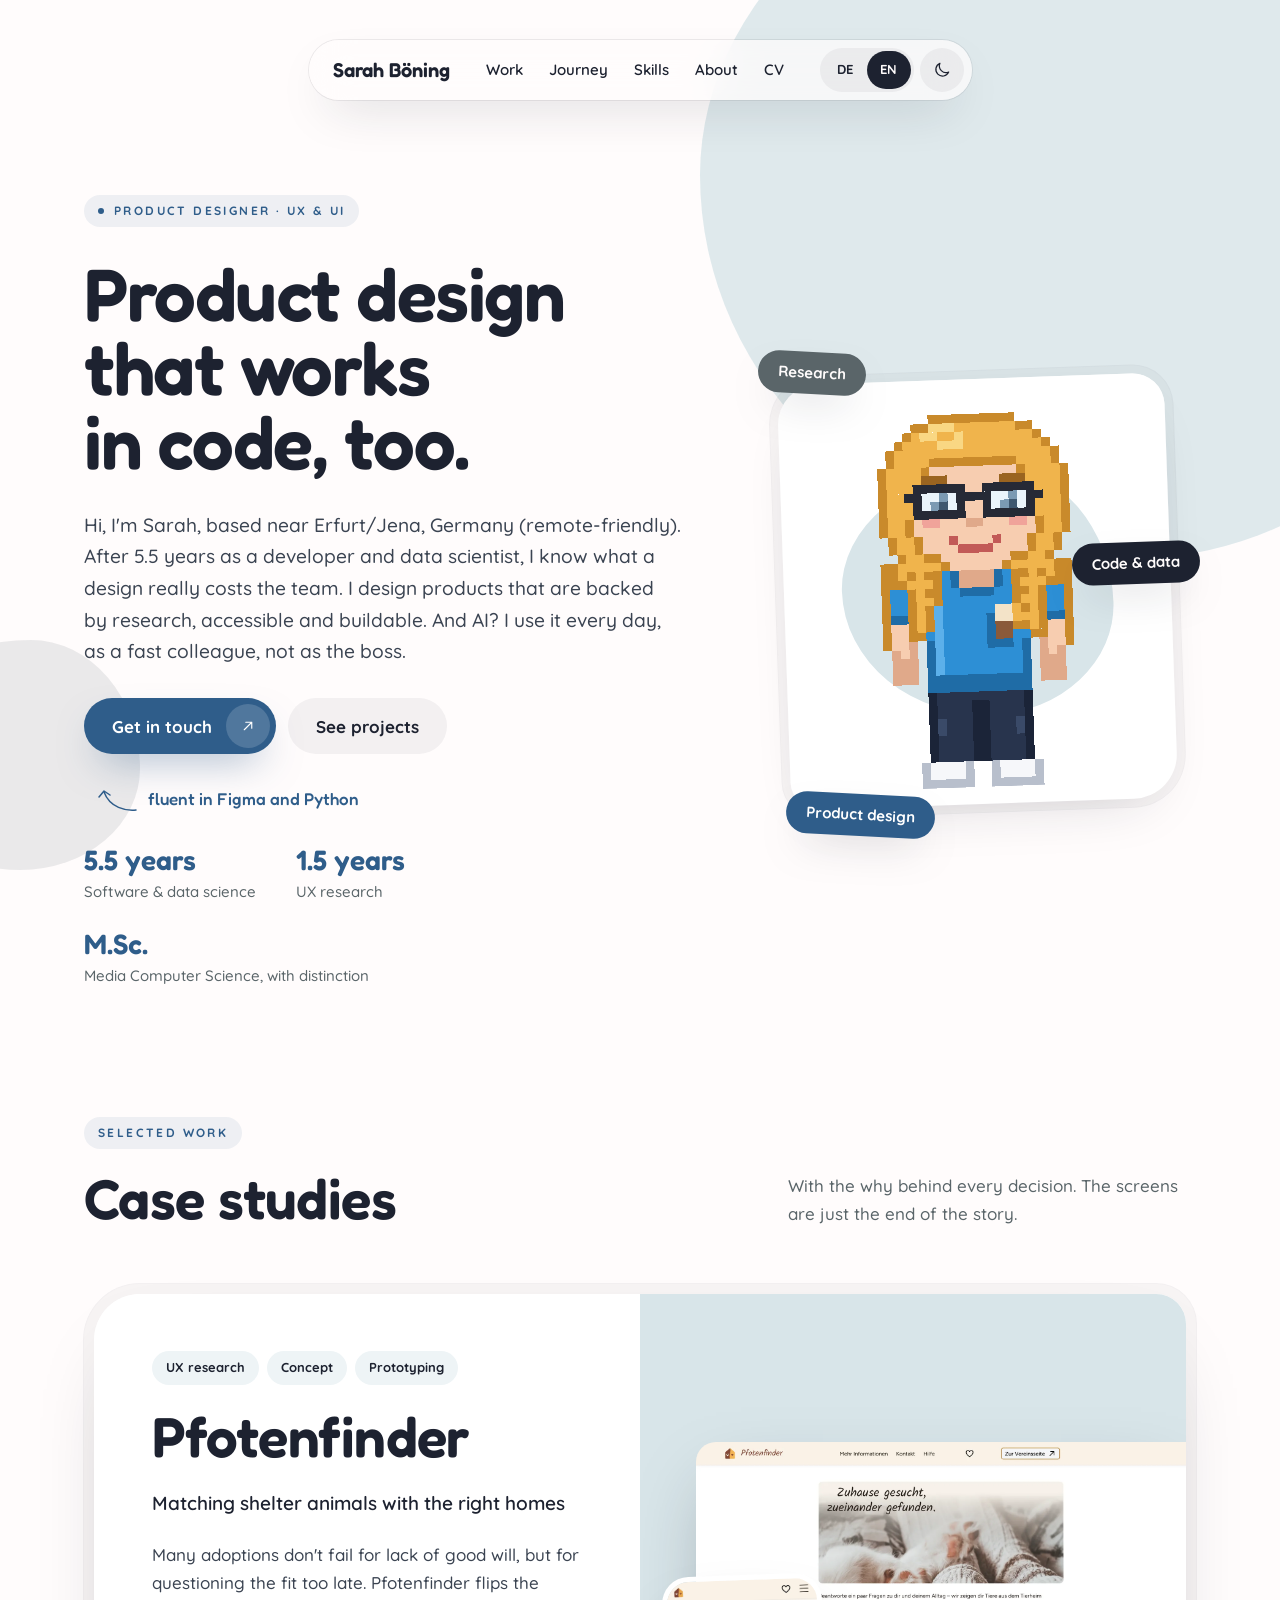
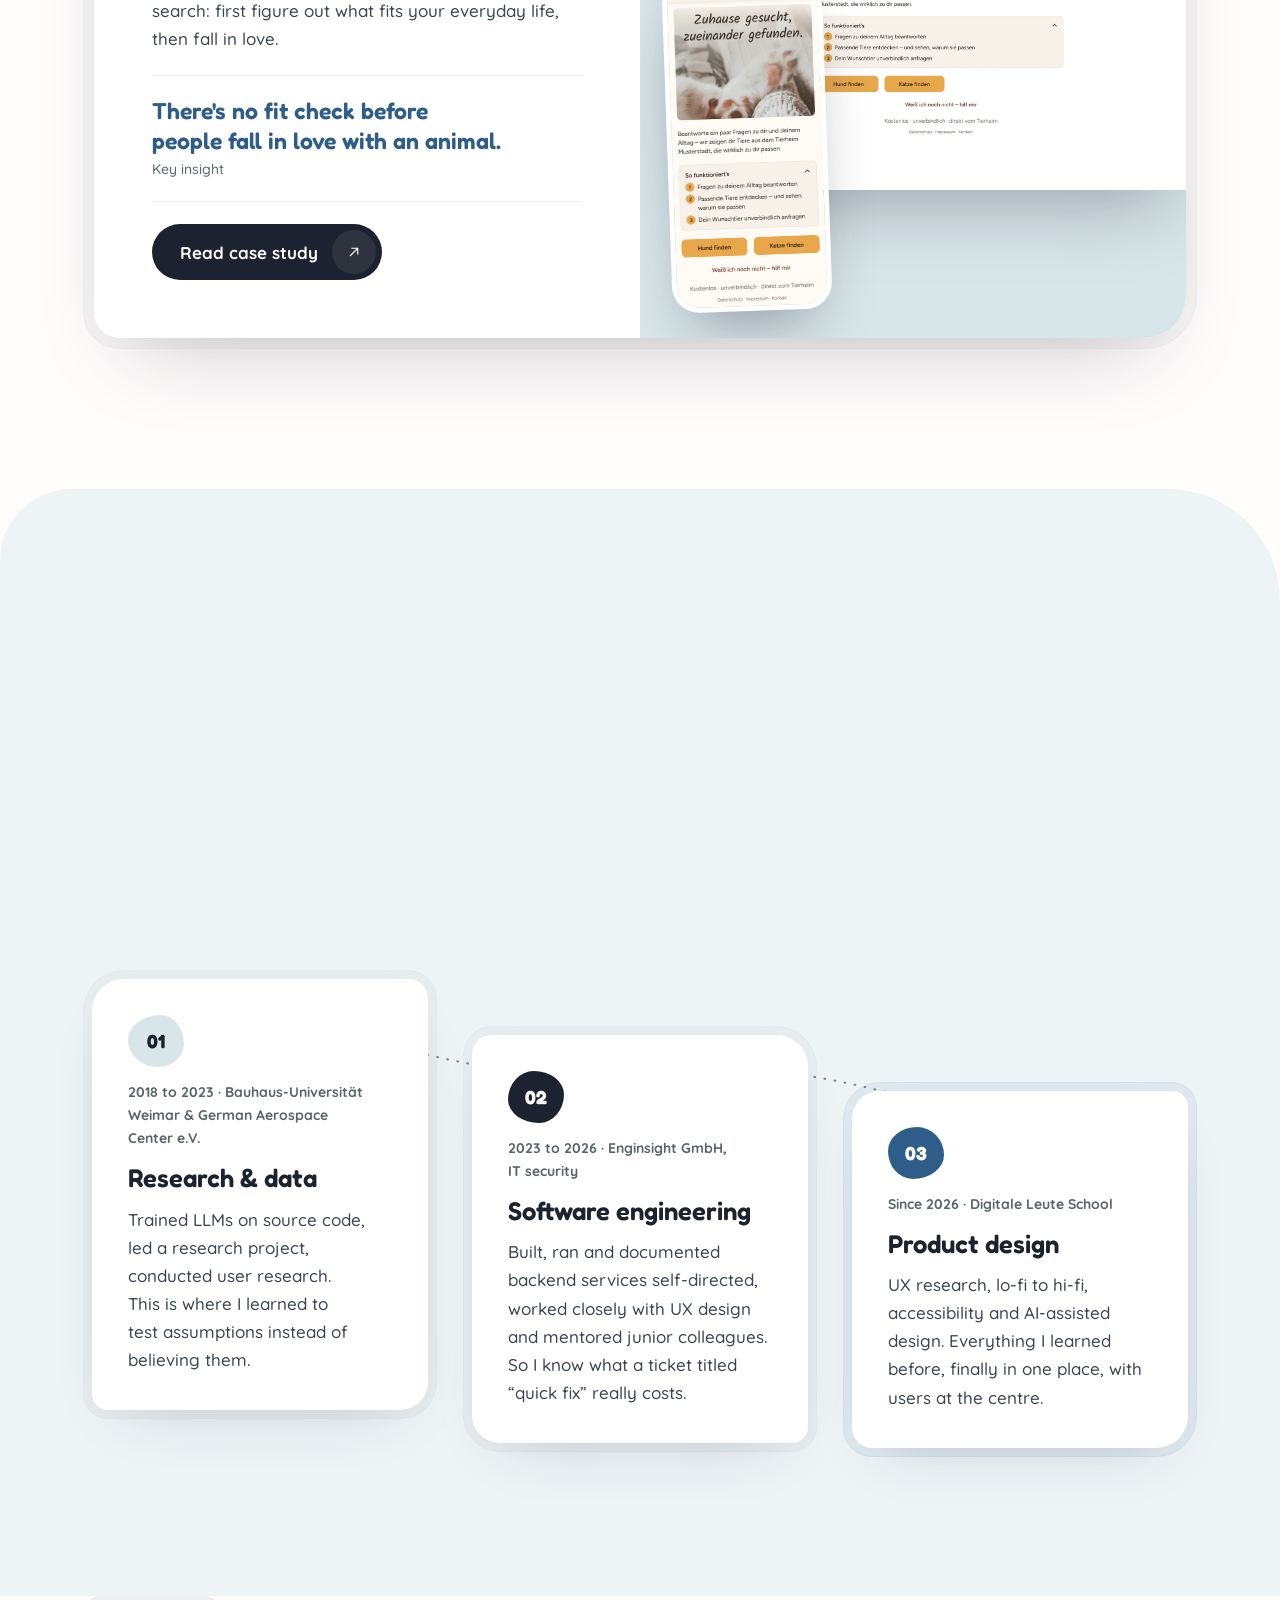
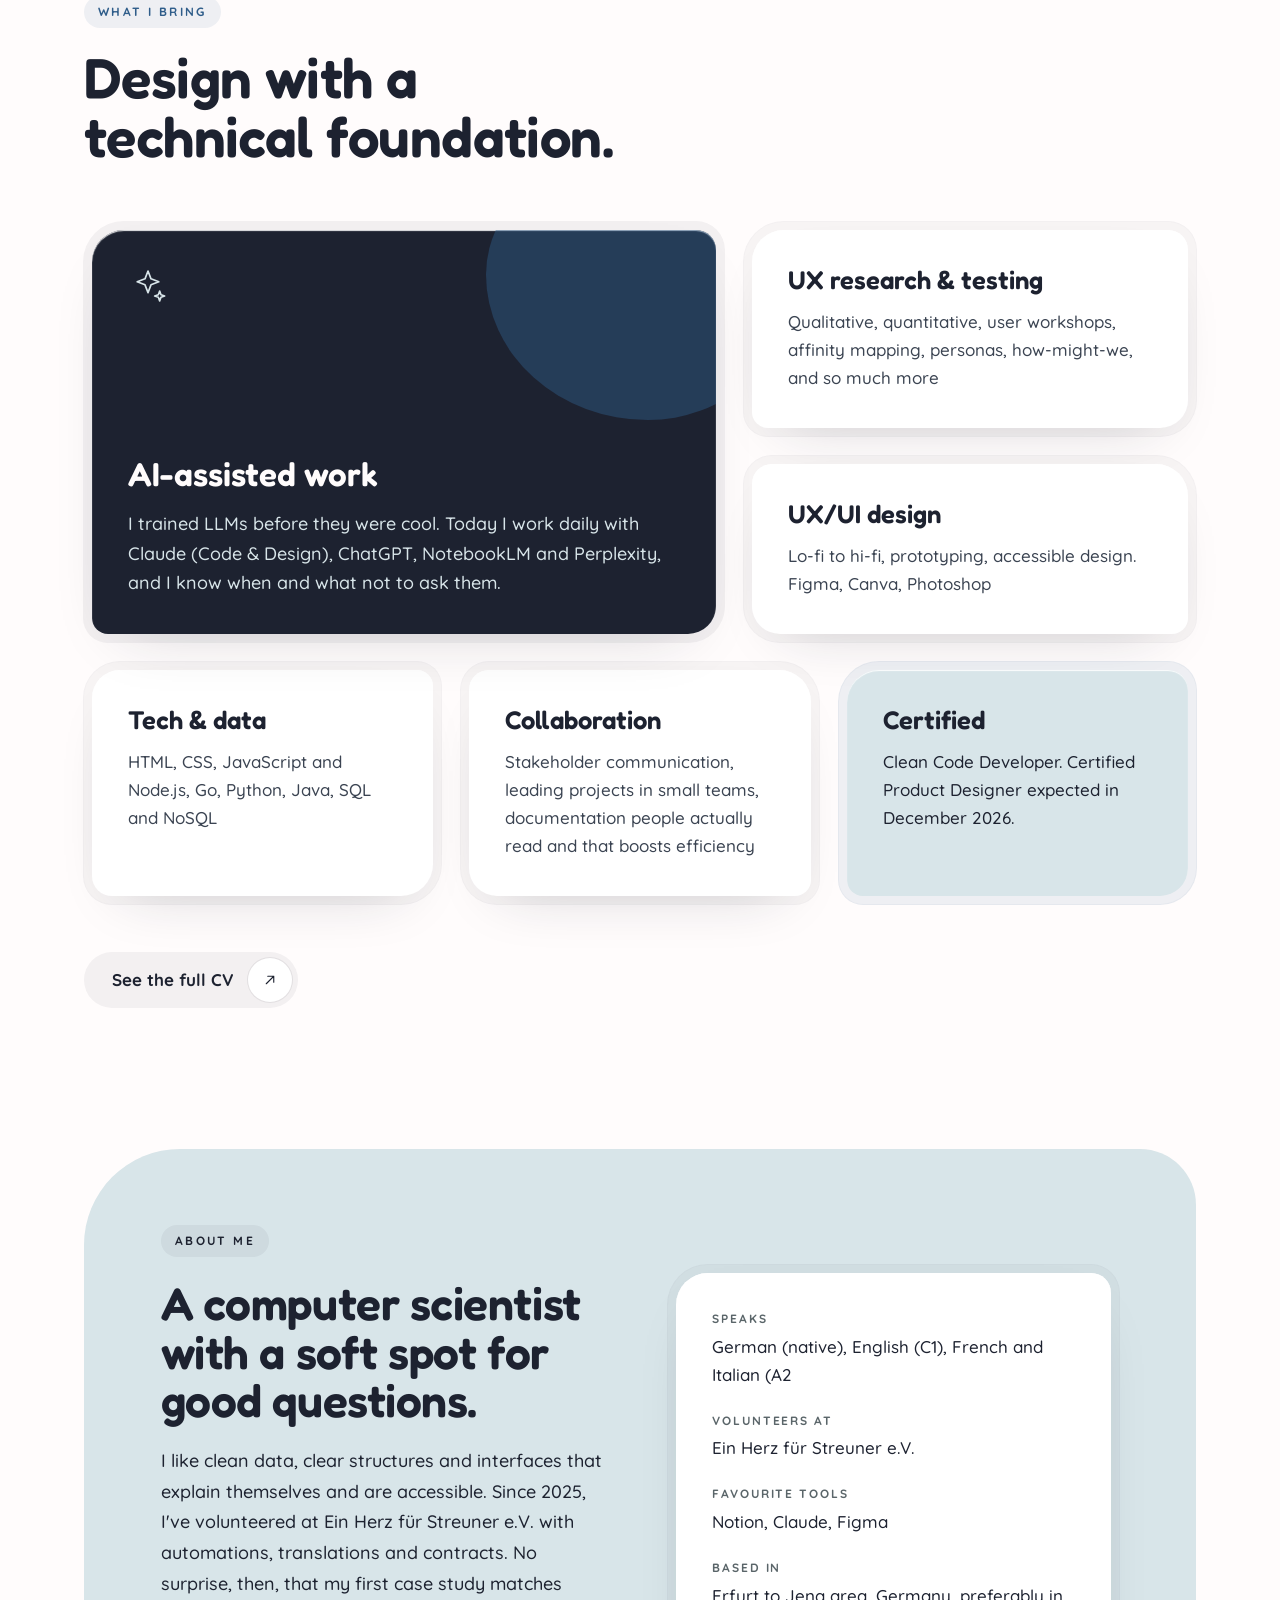
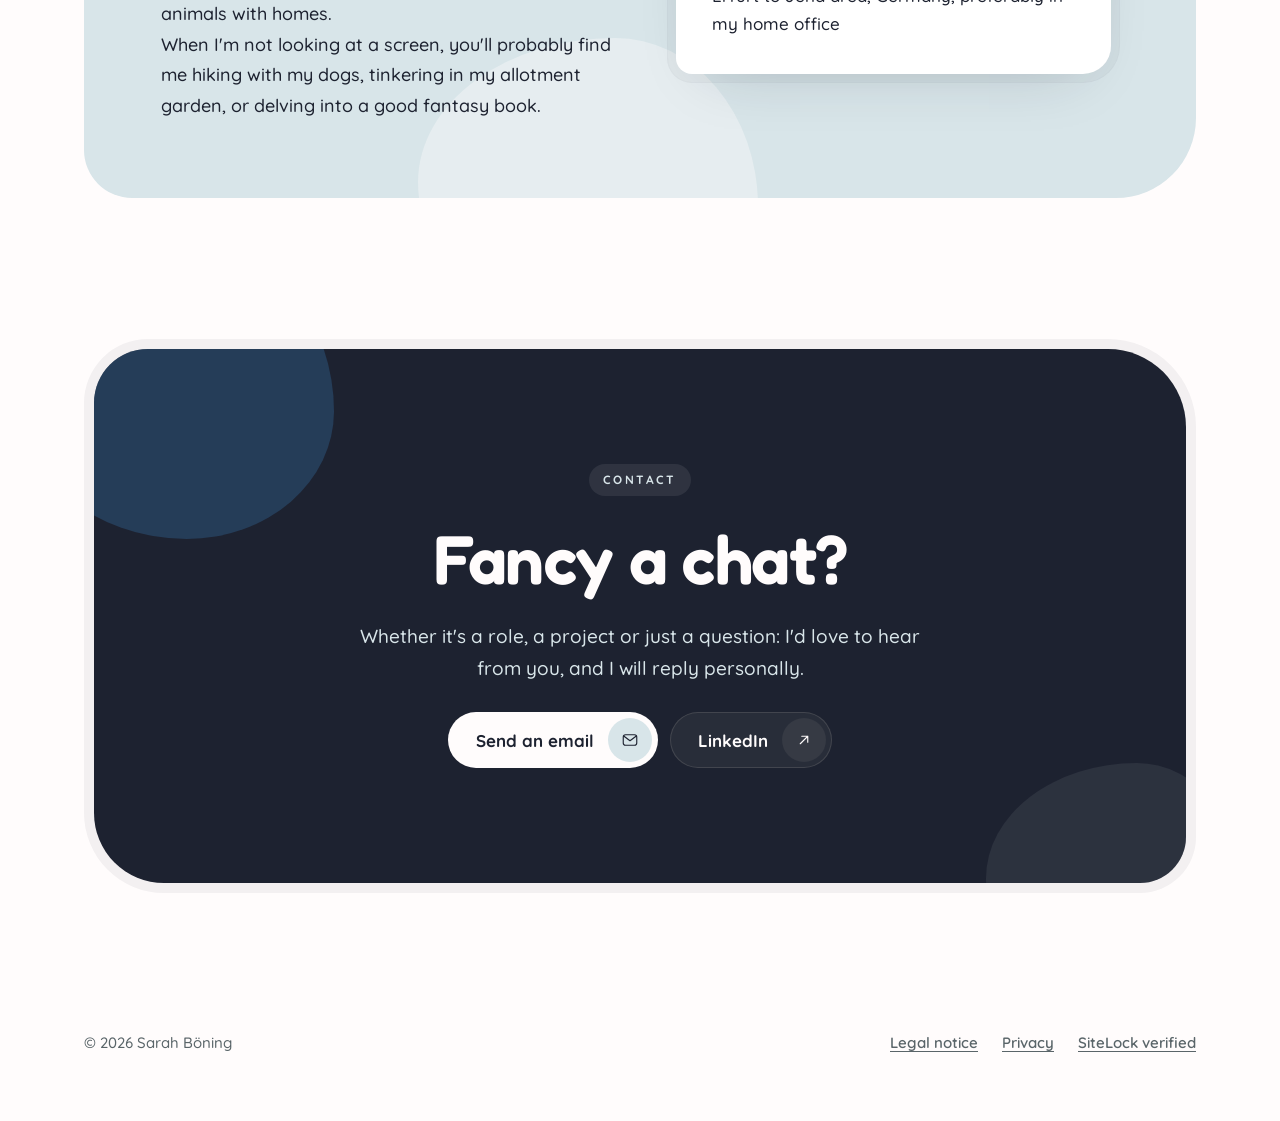
==== commit f0bf794e: "Feedback umsetzen: Case Studies nach vorn, neue Schriften, Pixel-Art-Avatar - Case-Studies-Abschnitt" ====
--- a/en/index.html
+++ b/en/index.html
@@ -11,7 +11,7 @@
   <meta name="theme-color" content="#1d2230" media="(prefers-color-scheme: dark)">
   <meta name="referrer" content="no-referrer">
   <link rel="icon" href="../assets/img/favicon.svg" type="image/svg+xml">
-  <link rel="preload" href="../assets/fonts/shantell-sans.woff2" as="font" type="font/woff2" crossorigin>
+  <link rel="preload" href="../assets/fonts/fredoka.woff2" as="font" type="font/woff2" crossorigin>
   <link rel="preload" href="../assets/fonts/quicksand.woff2" as="font" type="font/woff2" crossorigin>
   <link rel="stylesheet" href="../assets/css/style.css">
   <script src="../assets/js/theme-init.js"></script>
@@ -25,8 +25,8 @@
       <div class="header-island">
         <a class="brand" href="#top">Sarah Böning</a>
         <nav class="nav" aria-label="Main navigation">
+          <a href="#work">Work</a>
           <a href="#journey">Journey</a>
-          <a href="#work">Work</a>
           <a href="#skills">Skills</a>
           <a href="#about">About</a>
           <a href="../en/cv.html">CV</a>
@@ -55,8 +55,8 @@
       </div>
     </header>
     <nav class="mobile-nav" id="mobile-nav" aria-label="Main navigation">
+      <a href="#work">Work</a>
       <a href="#journey">Journey</a>
-      <a href="#work">Work</a>
       <a href="#skills">Skills</a>
       <a href="#about">About</a>
       <a href="../en/cv.html">CV</a>
@@ -97,14 +97,61 @@
           <div class="shell portrait">
             <div class="core">
               <span class="portrait__blob" aria-hidden="true"></span>
-              <img class="portrait__img" src="../assets/img/sarah_profilbild.png" width="398" height="398"
-                alt="Illustration of Sarah Böning with glasses and long blonde hair" fetchpriority="high">
+              <img class="portrait__img" src="../assets/img/sarah-pixel.svg" width="320" height="440"
+                alt="Pixel-art illustration of Sarah Böning with glasses, long blonde hair and a blue T-shirt" fetchpriority="high">
             </div>
           </div>
           <span class="tag tag--research" aria-hidden="true">Research</span>
           <span class="tag tag--code" aria-hidden="true">Code &amp; data</span>
           <span class="tag tag--design" aria-hidden="true">Product design</span>
         </div>
+      </section>
+
+      <!-- Work -->
+      <section id="work" class="section container relative" aria-labelledby="work-title">
+        <div class="section-head section-head--split reveal">
+          <div class="stack">
+            <p class="eyebrow">Selected work</p>
+            <h2 id="work-title" class="display-2">Case studies</h2>
+          </div>
+          <p class="muted" style="max-width:24em">With the why behind every decision. The screens are just the end of
+            the story.</p>
+        </div>
+
+        <article class="project reveal">
+          <div class="project__inner">
+            <div class="project__text">
+              <ul class="chips" aria-label="Topics">
+                <li>UX research</li>
+                <li>Concept</li>
+                <li>Prototyping</li>
+              </ul>
+              <h3 class="display-2">Pfotenfinder</h3>
+              <p style="font-size:19px;font-weight:600">Matching shelter animals with the right homes</p>
+              <p class="body-2">Many adoptions don't fail for lack of good will, but for questioning the fit too late.
+                Pfotenfinder flips the search: first figure out what fits your everyday life, then fall in love.</p>
+              <dl class="stats stats--insight">
+                <div>
+                  <dt>Key insight</dt>
+                  <dd>There's no fit check before people fall in love with an animal.</dd>
+                </div>
+              </dl>
+              <a class="btn btn--ink btn--icon" href="projects/pfotenfinder.html">Read case study <span
+                  class="btn__icon"><svg class="icon" viewBox="0 0 24 24" aria-hidden="true">
+                    <path d="M7 17L17 7M9 7h8v8" />
+                  </svg></span></a>
+            </div>
+            <div class="project__media">
+              <img class="shot-desktop" src="../assets/img/pfotenfinder-desktop.webp" width="1600" height="1138"
+                loading="lazy"
+                alt="Pfotenfinder desktop design for the shelter Tierheim Musterstadt: title “Zuhause gesucht, zueinander gefunden.” (home wanted, found each other) over a photo of an animal snuggled against feet in wool socks, followed by a three-step “how it works” box and buttons to find a dog or a cat">
+              <img class="shot-mobile" src="../assets/img/pfotenfinder-mobile.webp" width="402" height="874"
+                loading="lazy"
+                alt="Pfotenfinder mobile design of the home page: title “Zuhause gesucht, zueinander gefunden.” (home wanted, found each other), three steps and buttons to find a dog, find a cat or “not sure yet, help me”">
+            </div>
+          </div>
+        </article>
+        <!-- TODO: add the next case study as another <article class="project"> here -->
       </section>
 
       <!-- Journey -->
@@ -153,53 +200,6 @@
         </div>
       </section>
 
-      <!-- Work -->
-      <section id="work" class="section container relative" aria-labelledby="work-title">
-        <div class="section-head section-head--split reveal">
-          <div class="stack">
-            <p class="eyebrow">Selected work</p>
-            <h2 id="work-title" class="display-2">Case studies</h2>
-          </div>
-          <p class="muted" style="max-width:24em">With the why behind every decision. The screens are just the end of
-            the story.</p>
-        </div>
-
-        <article class="project reveal">
-          <div class="project__inner">
-            <div class="project__text">
-              <ul class="chips" aria-label="Topics">
-                <li>UX research</li>
-                <li>Concept</li>
-                <li>Prototyping</li>
-              </ul>
-              <h3 class="display-2">Pfotenfinder</h3>
-              <p style="font-size:19px;font-weight:600">Matching shelter animals with the right homes</p>
-              <p class="body-2">Many adoptions don't fail for lack of good will, but for questioning the fit too late.
-                Pfotenfinder flips the search: first figure out what fits your everyday life, then fall in love.</p>
-              <dl class="stats stats--insight">
-                <div>
-                  <dt>Key insight</dt>
-                  <dd>There's no fit check before people fall in love with an animal.</dd>
-                </div>
-              </dl>
-              <a class="btn btn--ink btn--icon" href="projects/pfotenfinder.html">Read case study <span
-                  class="btn__icon"><svg class="icon" viewBox="0 0 24 24" aria-hidden="true">
-                    <path d="M7 17L17 7M9 7h8v8" />
-                  </svg></span></a>
-            </div>
-            <div class="project__media">
-              <img class="shot-desktop" src="../assets/img/pfotenfinder-desktop.webp" width="1600" height="1138"
-                loading="lazy"
-                alt="Pfotenfinder desktop design for the shelter Tierheim Musterstadt: title “Zuhause gesucht, zueinander gefunden.” (home wanted, found each other) over a photo of an animal snuggled against feet in wool socks, followed by a three-step “how it works” box and buttons to find a dog or a cat">
-              <img class="shot-mobile" src="../assets/img/pfotenfinder-mobile.webp" width="402" height="874"
-                loading="lazy"
-                alt="Pfotenfinder mobile design of the home page: title “Zuhause gesucht, zueinander gefunden.” (home wanted, found each other), three steps and buttons to find a dog, find a cat or “not sure yet, help me”">
-            </div>
-          </div>
-        </article>
-        <!-- TODO: add the next case study as another <article class="project"> here -->
-      </section>
-
       <!-- Skills -->
       <section id="skills" class="container relative" style="padding-bottom:var(--section)"
         aria-labelledby="skills-title">
--- a/assets/css/style.css
+++ b/assets/css/style.css
@@ -13,9 +13,24 @@
   font-display: swap;
 }
 @font-face {
-  font-family: "Shantell Sans";
-  src: url("../fonts/shantell-sans.woff2") format("woff2");
-  font-weight: 300 800;
+  font-family: "Fredoka";
+  src: url("../fonts/fredoka.woff2") format("woff2");
+  font-weight: 300 700;
+  font-style: normal;
+  font-display: swap;
+}
+/* Kalam nur für die Pfotenfinder-Case-Study (wie in der App), Schnitte einzeln */
+@font-face {
+  font-family: "Kalam";
+  src: url("../fonts/kalam-400.woff2") format("woff2");
+  font-weight: 400;
+  font-style: normal;
+  font-display: swap;
+}
+@font-face {
+  font-family: "Kalam";
+  src: url("../fonts/kalam-700.woff2") format("woff2");
+  font-weight: 700;
   font-style: normal;
   font-display: swap;
 }
@@ -49,7 +64,8 @@
   --shadow-float: 0 40px 90px -40px rgba(29, 34, 48, 0.28);
   --inset: inset 0 1px 1px rgba(255, 255, 255, 0.9);
 
-  --font-display: "Shantell Sans", "Comic Neue", "Segoe Print", system-ui, sans-serif;
+  --font-site: "Fredoka", "Nunito", system-ui, sans-serif;
+  --font-display: var(--font-site);
   --font-body: "Quicksand", "Nunito", system-ui, -apple-system, sans-serif;
 
   --ease: cubic-bezier(0.32, 0.72, 0, 1);
@@ -65,6 +81,9 @@
   --r-c-in: 28px 16px 32px 20px;
   --blob-shape: 58% 42% 46% 54% / 48% 56% 44% 52%;
 }
+
+/* Case-Study-Seiten (<body class="case">): Kalam wie in der Pfotenfinder-App */
+.case { --font-display: "Kalam", "Segoe Print", "Comic Neue", cursive; }
 
 /* Dunkel: folgt dem System, solange niemand selbst umschaltet */
 @media (prefers-color-scheme: dark) {
@@ -161,6 +180,7 @@
 .page { position: relative; overflow: clip; }
 .container { max-width: 1240px; margin-inline: auto; padding-inline: var(--gutter); }
 .section { padding-block: var(--section); }
+.hero + .section { padding-top: 0; } /* Hero bringt unten schon Abstand mit */
 .section--tint { background: var(--surface-tint); border-radius: 72px 112px 0 0; }
 .stack { display: flex; flex-direction: column; gap: 20px; align-items: flex-start; }
 .section-head { display: flex; flex-direction: column; gap: 20px; align-items: flex-start; max-width: 760px; margin-bottom: 56px; }
@@ -290,7 +310,7 @@
   background: var(--header-bg); backdrop-filter: blur(20px); -webkit-backdrop-filter: blur(20px);
   box-shadow: 0 0 0 1px var(--hair), 0 20px 50px -20px rgba(29, 34, 48, 0.25);
 }
-.brand { font-family: var(--font-display); font-weight: 600; font-size: 20px; color: var(--text); text-decoration: none; white-space: nowrap; }
+.brand { font-family: var(--font-site); font-weight: 600; font-size: 20px; color: var(--text); text-decoration: none; white-space: nowrap; }
 .brand:hover { color: var(--accent); }
 .nav { display: flex; align-items: center; gap: 26px; font-size: 15px; font-weight: 600; }
 .nav a { color: var(--text); text-decoration: none; transition: color 0.5s var(--ease); }
@@ -335,7 +355,7 @@
 }
 .mobile-nav.is-open { opacity: 1; visibility: visible; transition: opacity 0.6s var(--ease); }
 .mobile-nav a {
-  font-family: var(--font-display); font-size: 36px; font-weight: 600; color: var(--text); text-decoration: none;
+  font-family: var(--font-site); font-size: 36px; font-weight: 600; color: var(--text); text-decoration: none;
   padding: 6px 0; opacity: 0; transform: translateY(32px);
   transition: transform 0.8s var(--ease), opacity 0.8s var(--ease);
 }
@@ -365,7 +385,7 @@
 .hero__visual { flex: 1 1 380px; min-width: 0; position: relative; min-height: 560px; display: grid; place-items: center; }
 .portrait { width: min(420px, 92%); transform: rotate(-2deg); border-radius: 48px 40px 52px 36px; }
 .portrait .core { aspect-ratio: 1 / 1.1; border-radius: 40px 32px 44px 28px; place-items: center; justify-content: center; align-items: center; position: relative; overflow: hidden; }
-.portrait__img { position: absolute; inset: 0; width: 100%; height: 100%; object-fit: contain; transform: scale(1.1); transform-origin: 50% 45%; }
+.portrait__img { position: absolute; inset: 6% 0 4%; width: 100%; height: 90%; object-fit: contain; }
 .portrait__blob { position: absolute; width: 70%; aspect-ratio: 1.1; background: var(--azure); border-radius: var(--blob-shape); }
 .tag {
   position: absolute; padding: 12px 20px; border-radius: 999px; font-weight: 700; font-size: 15px; line-height: 1.2;
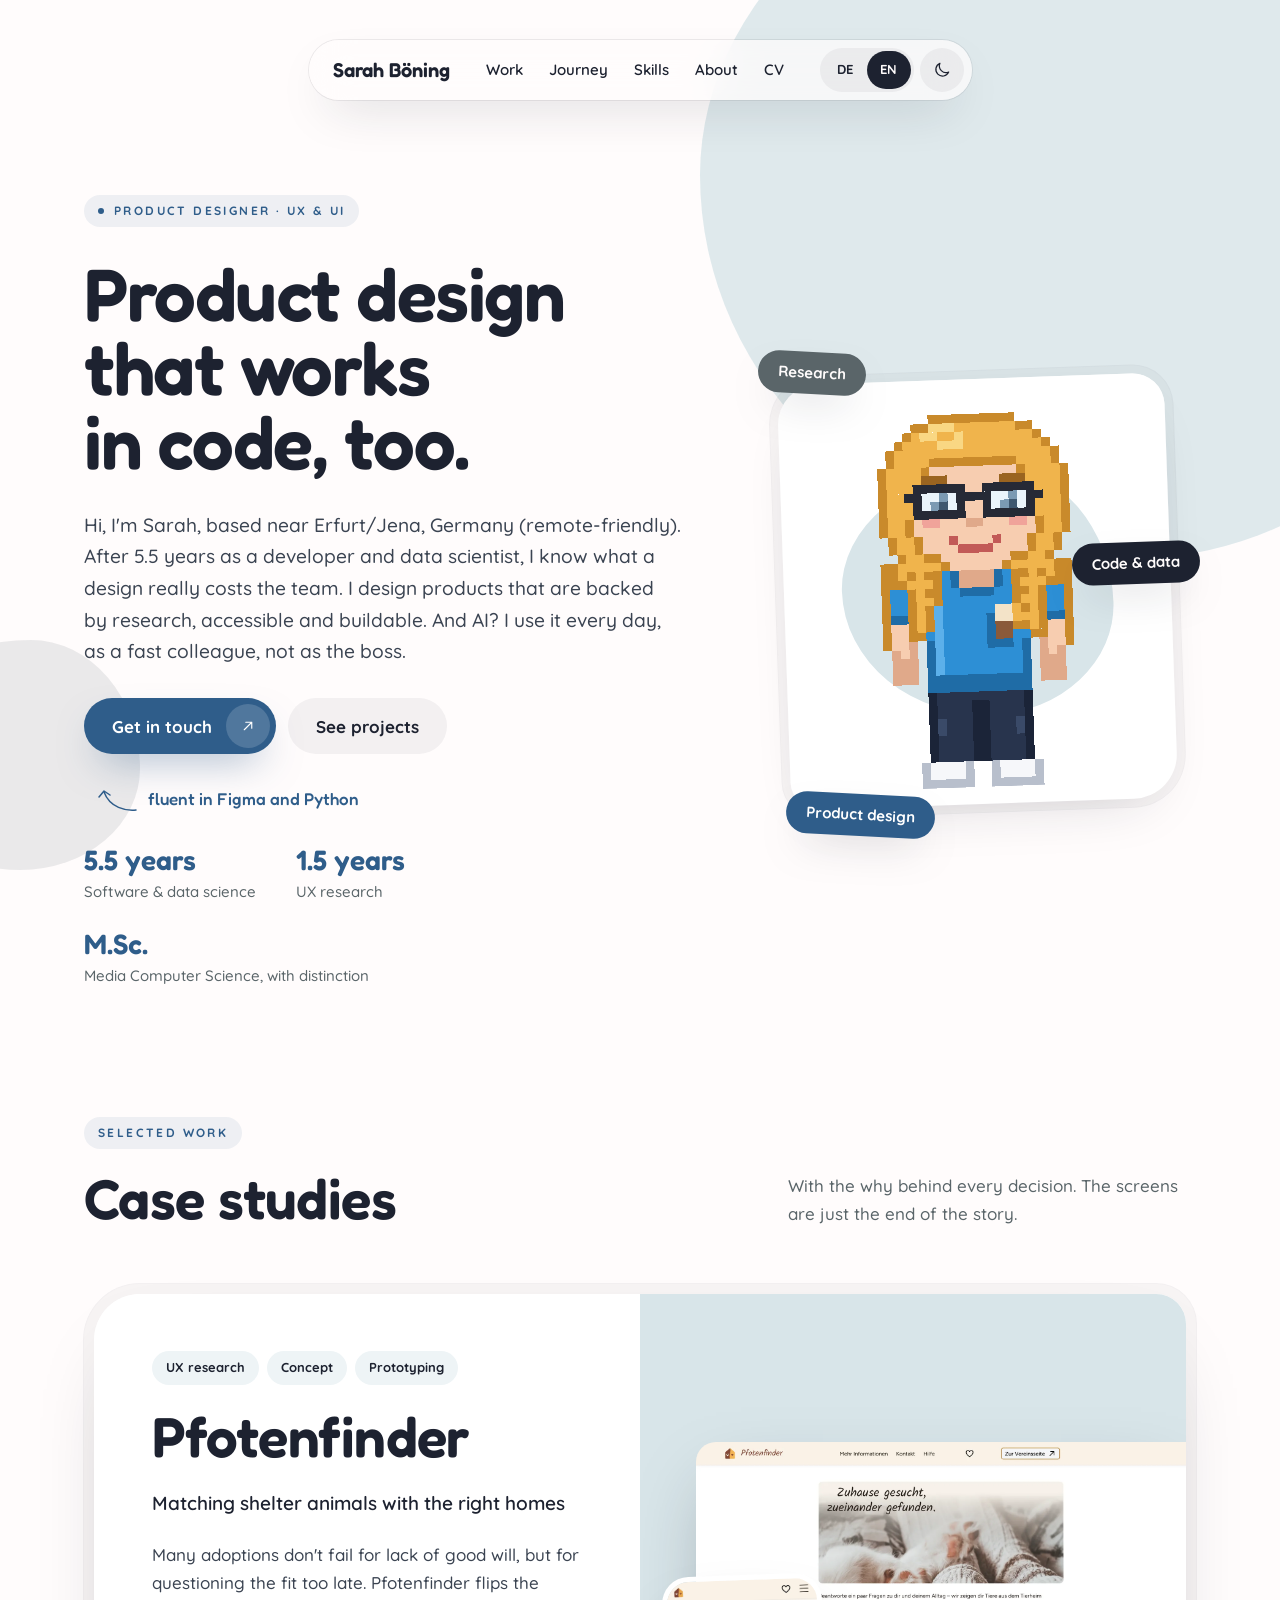
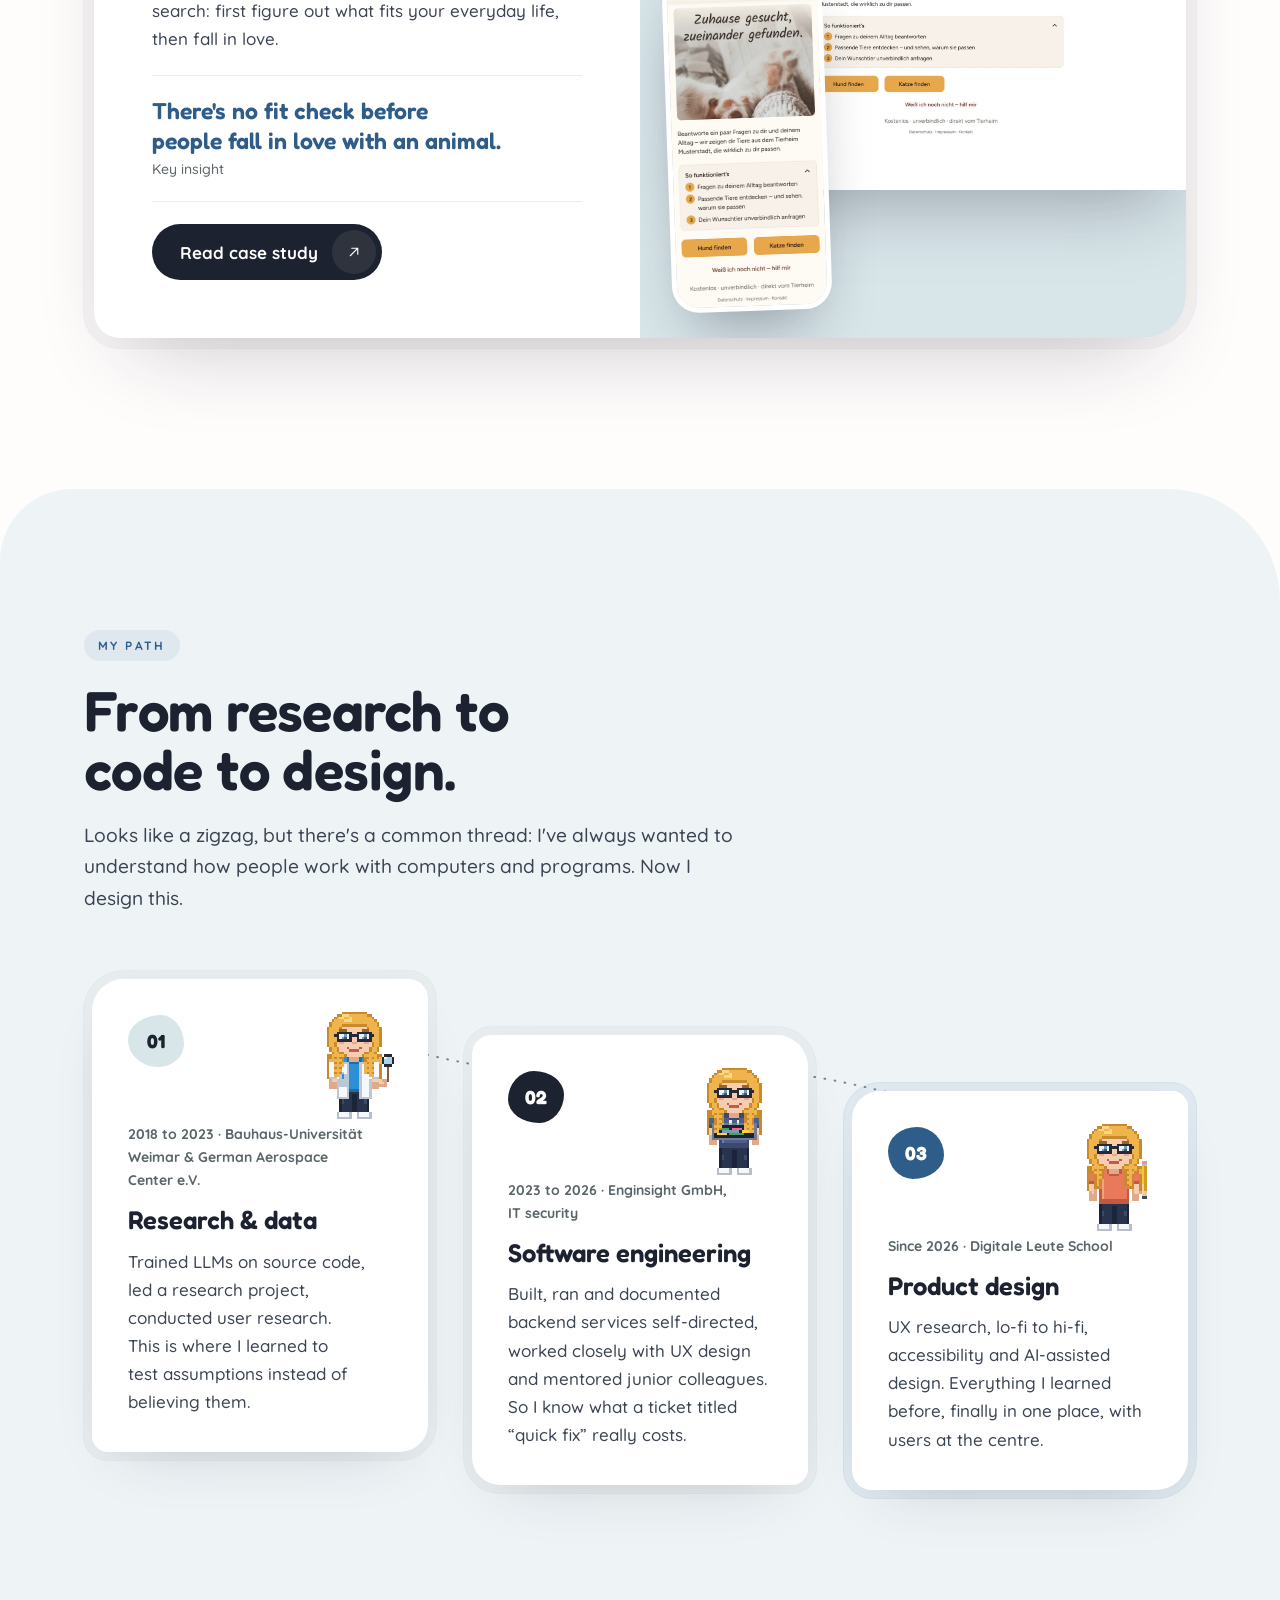
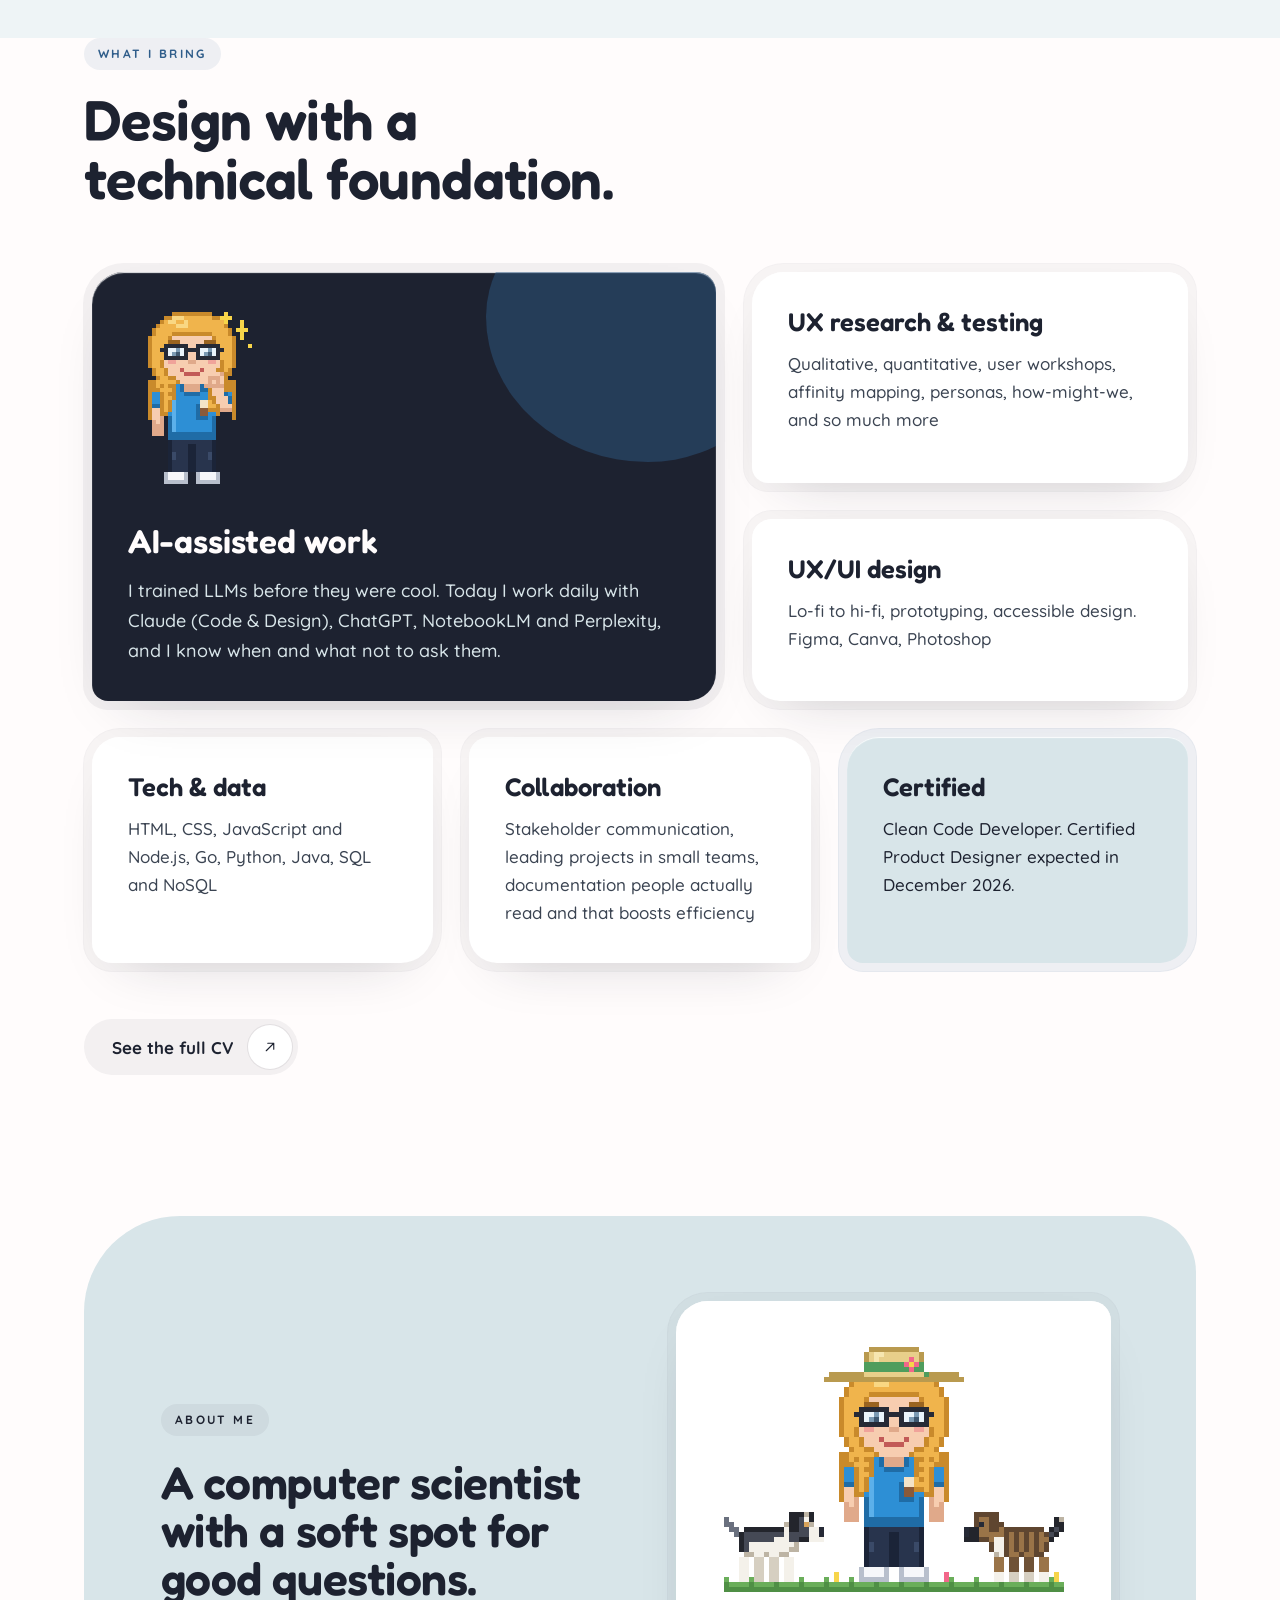
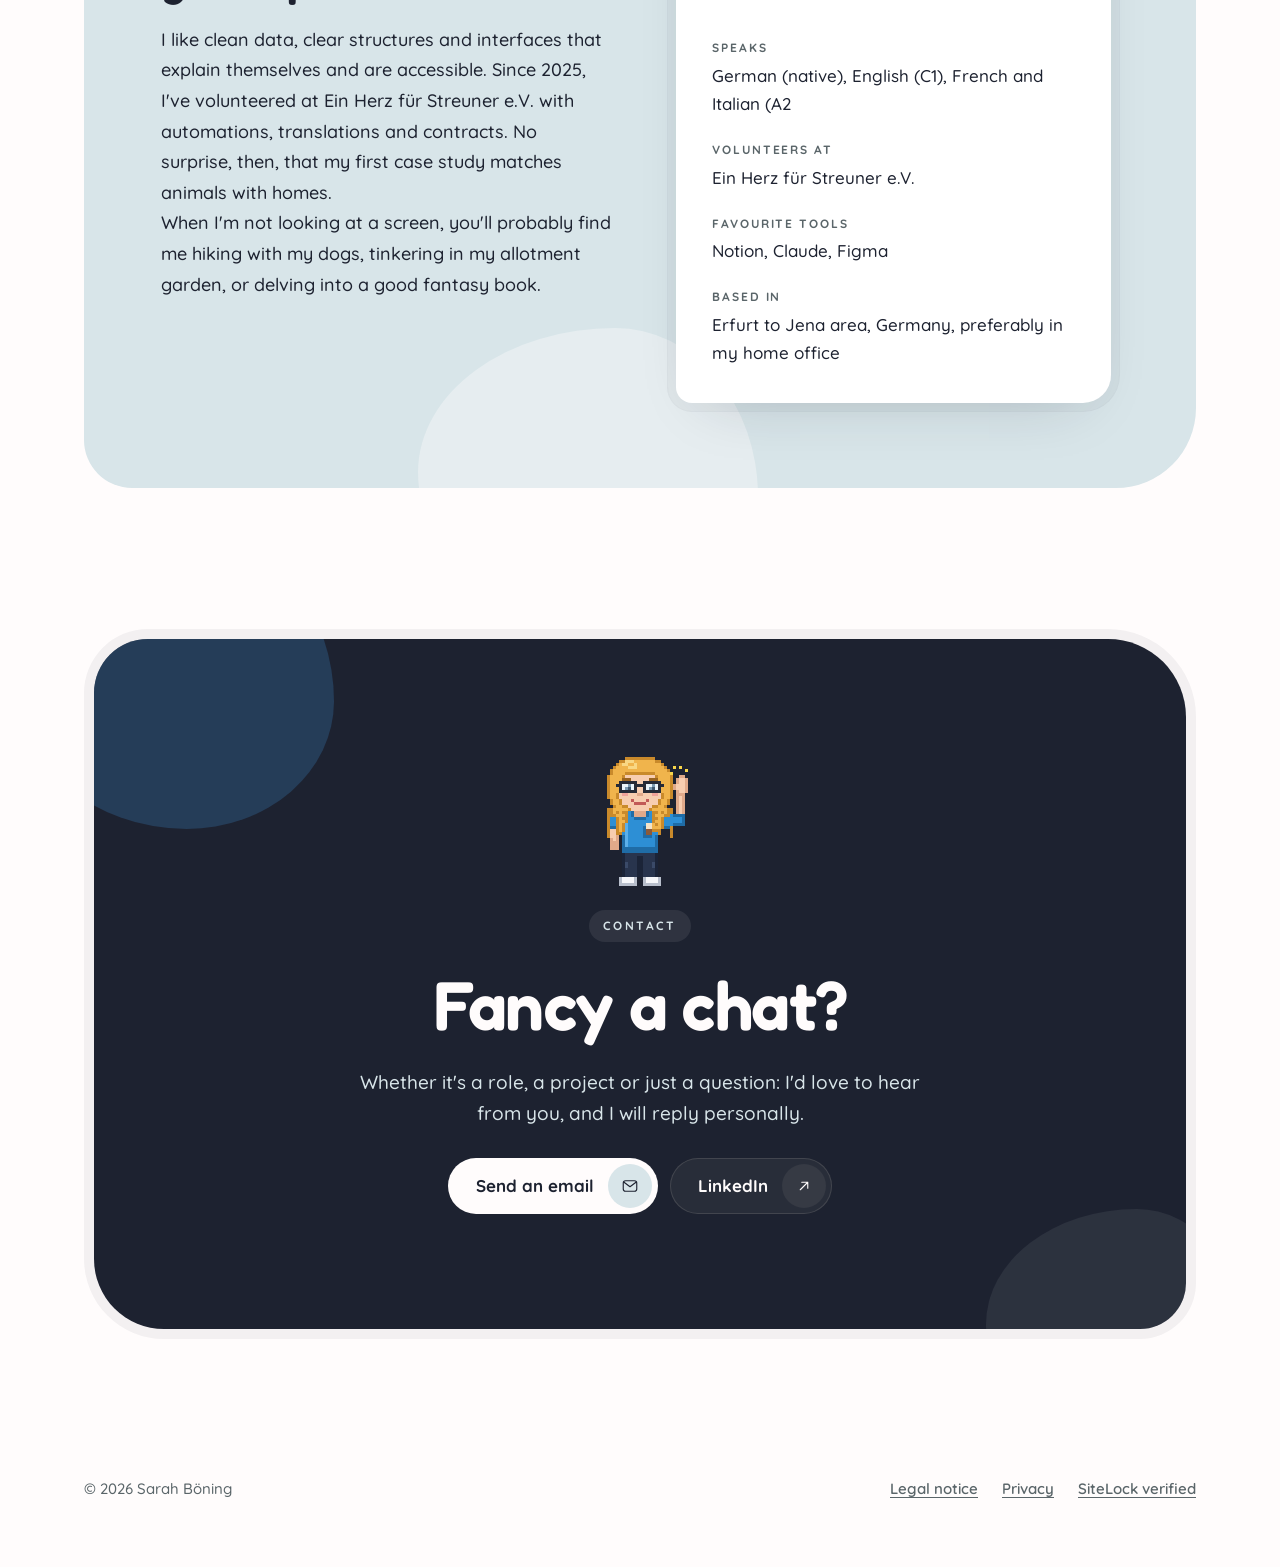
==== commit 90ae73d7: "Pixel-Art-Figuren in allen Abschnitten der Startseite - Über mich: Gartenszene mit Gärtnerhut und de" ====
--- a/en/index.html
+++ b/en/index.html
@@ -170,7 +170,10 @@
             <ol>
               <li class="shell reveal lift">
                 <div class="core">
-                  <span class="num" aria-hidden="true">01</span>
+                  <div class="card-top">
+                    <span class="num" aria-hidden="true">01</span>
+                    <img class="card-top__fig" src="../assets/img/sarah-weg-forschung.svg" width="80" height="110" alt="" loading="lazy">
+                  </div>
                   <p class="meta">2018 to 2023 · Bauhaus-Universität Weimar &amp; German Aerospace Center e.V.</p>
                   <h3 class="display-3">Research &amp; data</h3>
                   <p class="body-2">Trained LLMs on source code, led a research project, conducted user research. This
@@ -179,7 +182,10 @@
               </li>
               <li class="shell shell--b reveal lift">
                 <div class="core">
-                  <span class="num num--ink" aria-hidden="true">02</span>
+                  <div class="card-top">
+                    <span class="num num--ink" aria-hidden="true">02</span>
+                    <img class="card-top__fig" src="../assets/img/sarah-weg-entwicklung.svg" width="80" height="110" alt="" loading="lazy">
+                  </div>
                   <p class="meta">2023 to 2026 · Enginsight GmbH, IT security</p>
                   <h3 class="display-3">Software engineering</h3>
                   <p class="body-2">Built, ran and documented backend services self-directed, worked closely with UX
@@ -188,7 +194,10 @@
               </li>
               <li class="shell shell--c shell--accent reveal lift">
                 <div class="core">
-                  <span class="num num--accent" aria-hidden="true">03</span>
+                  <div class="card-top">
+                    <span class="num num--accent" aria-hidden="true">03</span>
+                    <img class="card-top__fig" src="../assets/img/sarah-weg-design.svg" width="80" height="110" alt="" loading="lazy">
+                  </div>
                   <p class="meta">Since 2026 · Digitale Leute School</p>
                   <h3 class="display-3">Product design</h3>
                   <p class="body-2">UX research, lo-fi to hi-fi, accessibility and AI-assisted design. Everything I
@@ -211,11 +220,7 @@
           <div class="shell reveal" style="background:var(--soft)">
             <div class="core core--ink feature">
               <div class="blob" aria-hidden="true"></div>
-              <span class="relative" style="color:var(--on-ink-2)"><svg class="icon" viewBox="0 0 24 24"
-                  aria-hidden="true" style="width:40px;height:40px;stroke-width:1">
-                  <path d="M12 3l1.8 4.7 4.7 1.8-4.7 1.8L12 16l-1.8-4.7-4.7-1.8 4.7-1.8z" />
-                  <path d="M19 15l.8 2.2 2.2.8-2.2.8L19 21l-.8-2.2L16 18l2.2-.8z" />
-                </svg></span>
+              <img class="feature__fig relative" src="../assets/img/sarah-denken.svg" width="128" height="176" alt="" loading="lazy">
               <div class="relative stack" style="gap:16px">
                 <h3 class="display-3" style="font-size:clamp(28px,2.6vw,38px)">AI-assisted work</h3>
                 <p style="color:var(--on-ink-2);font-size:18px;max-width:30em">I trained LLMs before they were cool.
@@ -281,6 +286,7 @@
           </div>
           <div class="shell relative">
             <div class="core">
+              <img class="about__scene" src="../assets/img/sarah-garten.svg" width="272" height="204" alt="" loading="lazy">
               <ul class="facts-list" style="font-size:17px">
                 <li><span class="kicker">Speaks</span><span>German (native), English (C1), French and Italian (A2</span>
                 </li>
@@ -303,6 +309,7 @@
               style="top:-100px;left:-80px;width:320px;height:290px;background:var(--accent);opacity:.45"></div>
             <div class="blob blob--2" aria-hidden="true" style="bottom:-120px;right:-60px;width:260px;height:240px">
             </div>
+            <img class="cta__fig relative" src="../assets/img/sarah-winken.svg" width="96" height="132" alt="" loading="lazy">
             <p class="eyebrow eyebrow--on-ink relative">Contact</p>
             <h2 id="contact-title" class="display-1 relative" style="font-size:clamp(40px,5.4vw,76px)">Fancy a chat?
             </h2>
--- a/assets/css/style.css
+++ b/assets/css/style.css
@@ -292,6 +292,8 @@
   border-radius: var(--blob-shape); background: var(--azure);
   font-family: var(--font-display); font-weight: 700; font-size: 19px; color: var(--text);
 }
+.card-top { display: flex; justify-content: space-between; align-items: flex-start; width: 100%; }
+.card-top__fig { width: 80px; height: auto; margin: -6px -2px -10px 0; }
 .num--ink { background: var(--ink); color: var(--on-ink); border-radius: 46% 54% 44% 56% / 55% 45% 55% 45%; }
 .num--accent { background: var(--accent); color: var(--on-accent); border-radius: 52% 48% 56% 44% / 46% 54% 46% 54%; }
 
@@ -423,10 +425,13 @@
 .bento > :nth-child(2), .bento > :nth-child(3) { grid-column: span 5; }
 .bento > :nth-child(n+4) { grid-column: span 4; }
 .bento .feature { position: relative; overflow: hidden; justify-content: space-between; gap: 40px; }
+.feature__fig { width: 128px; height: auto; }
+.cta__fig { width: 96px; height: auto; margin-bottom: -4px; }
 .bento .feature .blob { top: -90px; right: -70px; width: 300px; height: 280px; background: var(--accent); opacity: 0.45; }
 
 /* Über mich */
 .about { position: relative; overflow: hidden; display: grid; grid-template-columns: repeat(auto-fit, minmax(min(420px, 100%), 1fr)); gap: 56px; align-items: center; padding: clamp(32px, 6vw, 80px); border-radius: 96px 56px 80px 48px; background: var(--azure); }
+.about__scene { width: 100%; max-width: 340px; height: auto; margin: 0 auto 32px; }
 .facts-list { list-style: none; padding: 0; display: flex; flex-direction: column; gap: 22px; }
 .facts-list li { display: flex; flex-direction: column; gap: 4px; }
 
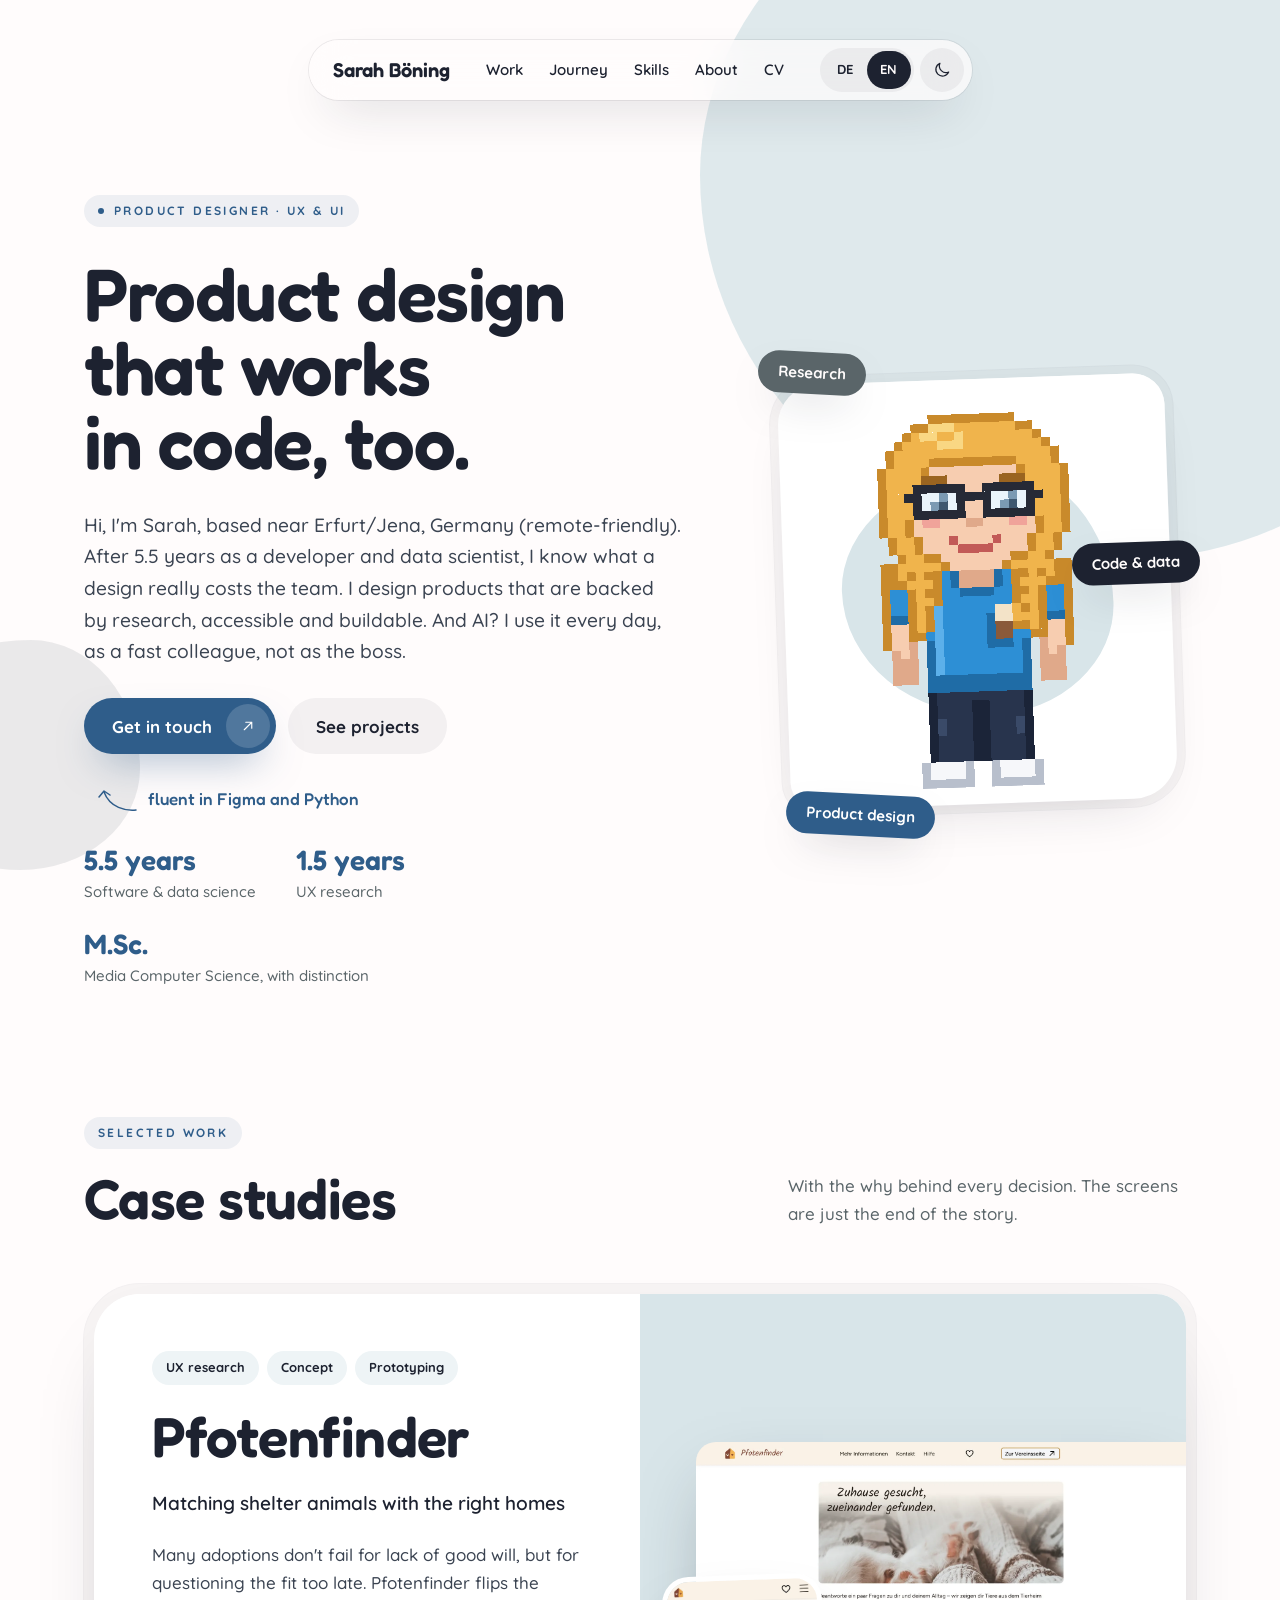
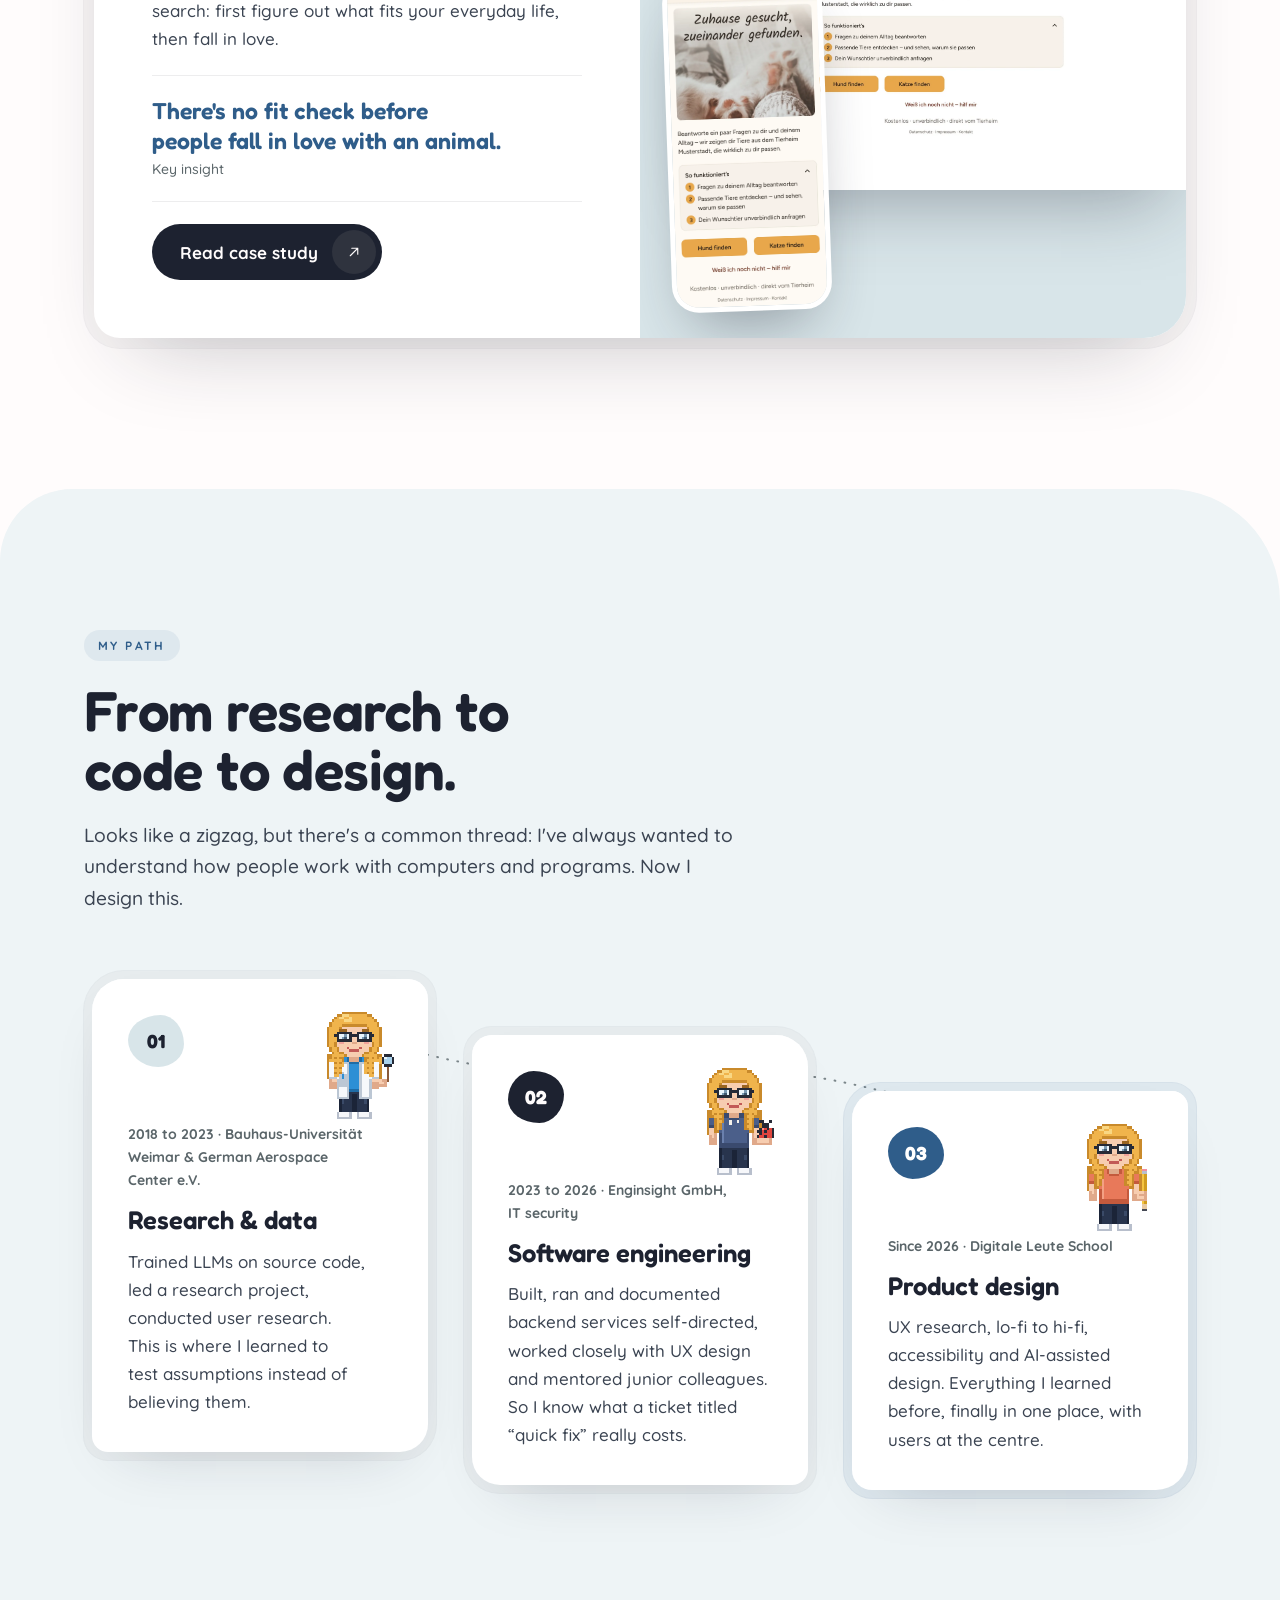
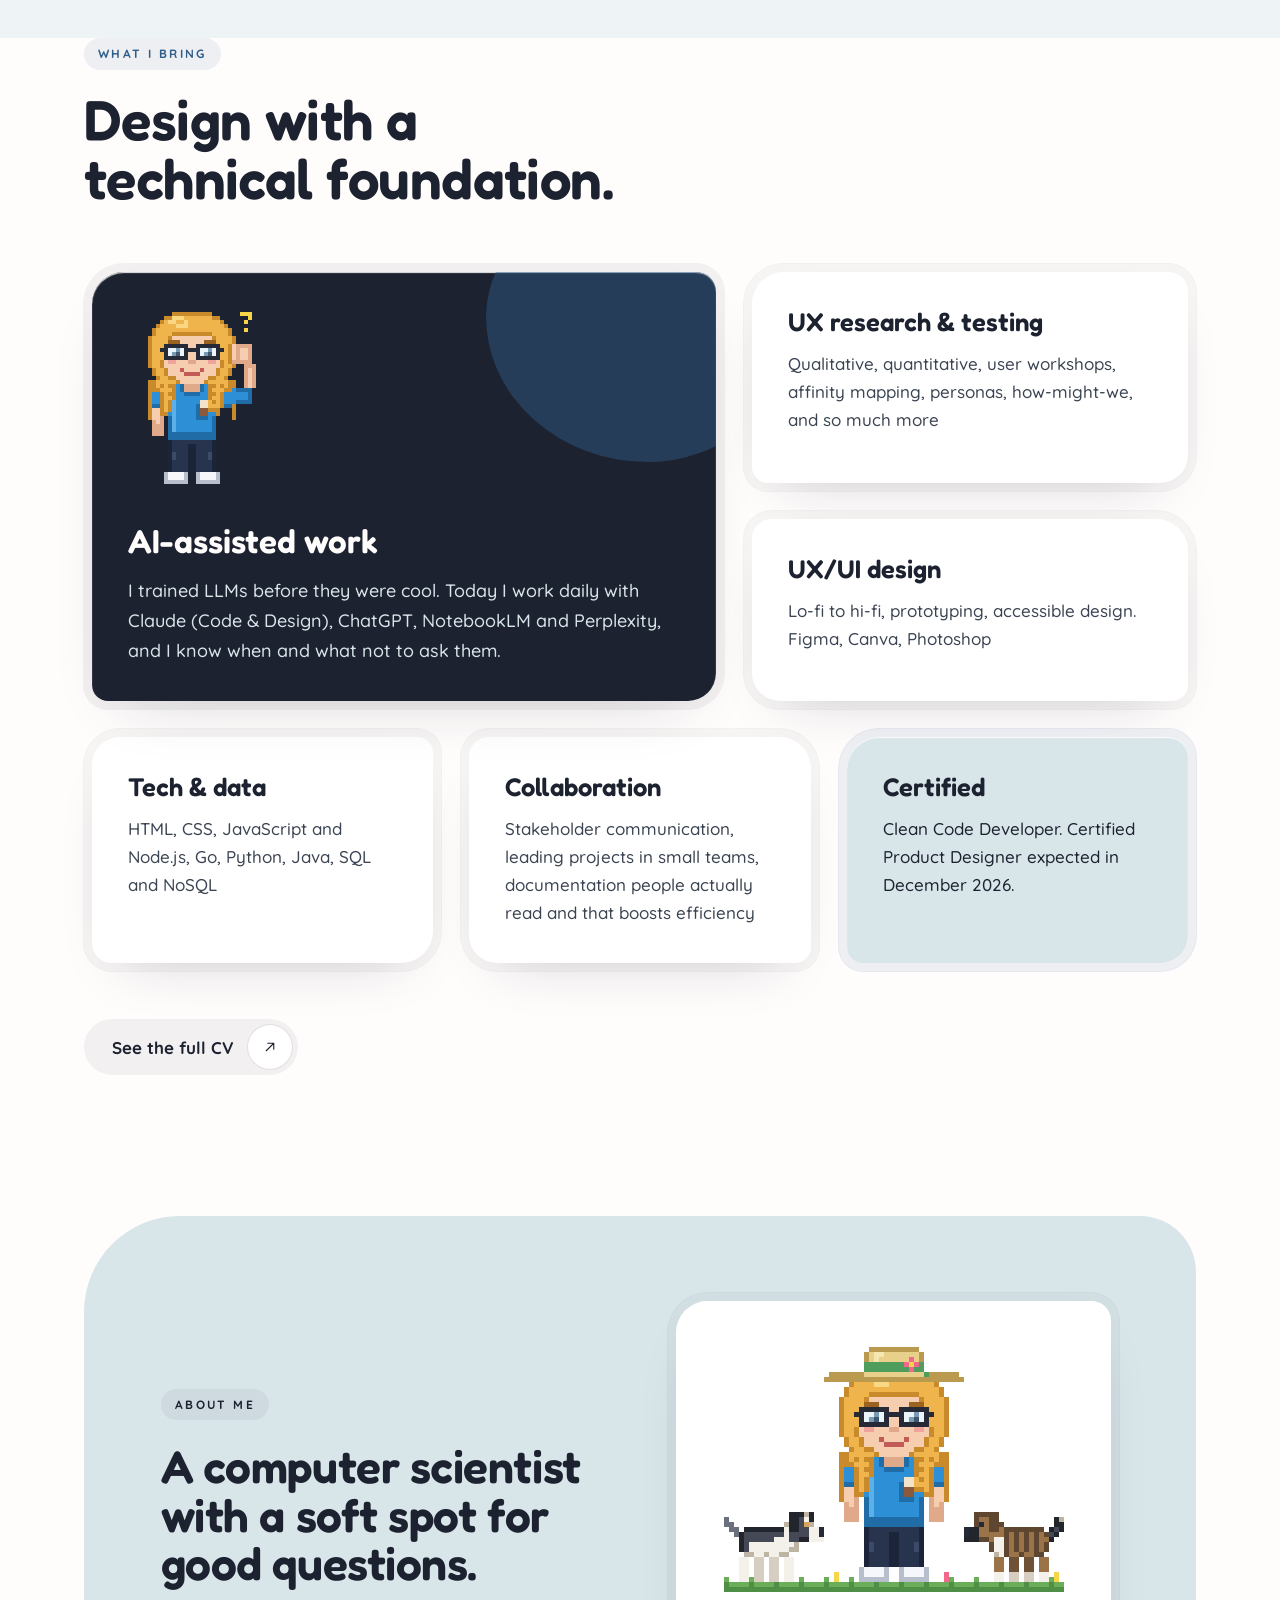
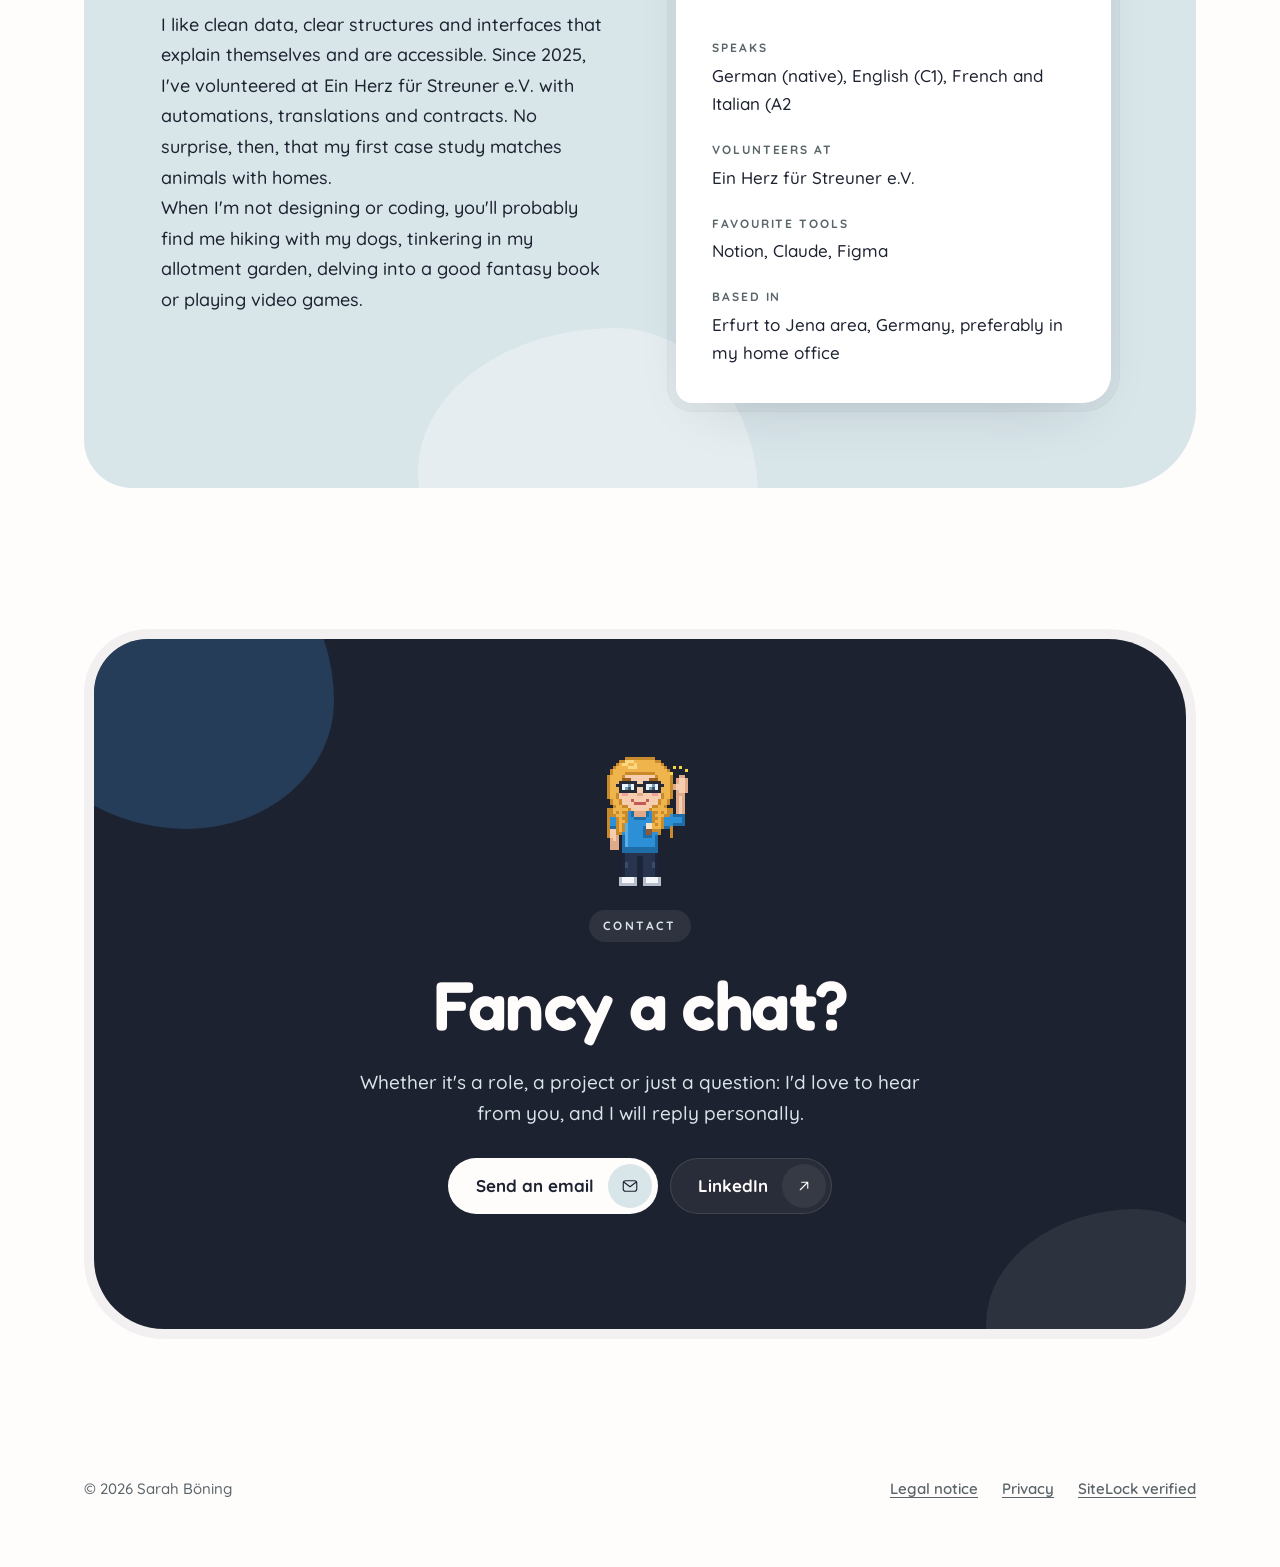
==== commit 337ee67c: "Über mich: Videospiele im Freizeit-Satz ergänzt Der Satz beginnt jetzt mit "Wenn ich nicht gerade de" ====
--- a/en/index.html
+++ b/en/index.html
@@ -281,8 +281,7 @@
             <p style="font-size:18px;line-height:1.7">I like clean data, clear structures and interfaces that explain
               themselves and are accessible. Since 2025, I've volunteered at Ein Herz für Streuner e.V. with
               automations, translations and contracts. No surprise, then, that my first case study matches animals with
-              homes.<br>When I'm not looking at a screen, you'll probably find me hiking with my dogs, tinkering in my
-              allotment garden, or delving into a good fantasy book.</p>
+              homes.<br>When I'm not designing or coding, you'll probably find me hiking with my dogs, tinkering in my allotment garden, delving into a good fantasy book or playing video games.</p>
           </div>
           <div class="shell relative">
             <div class="core">
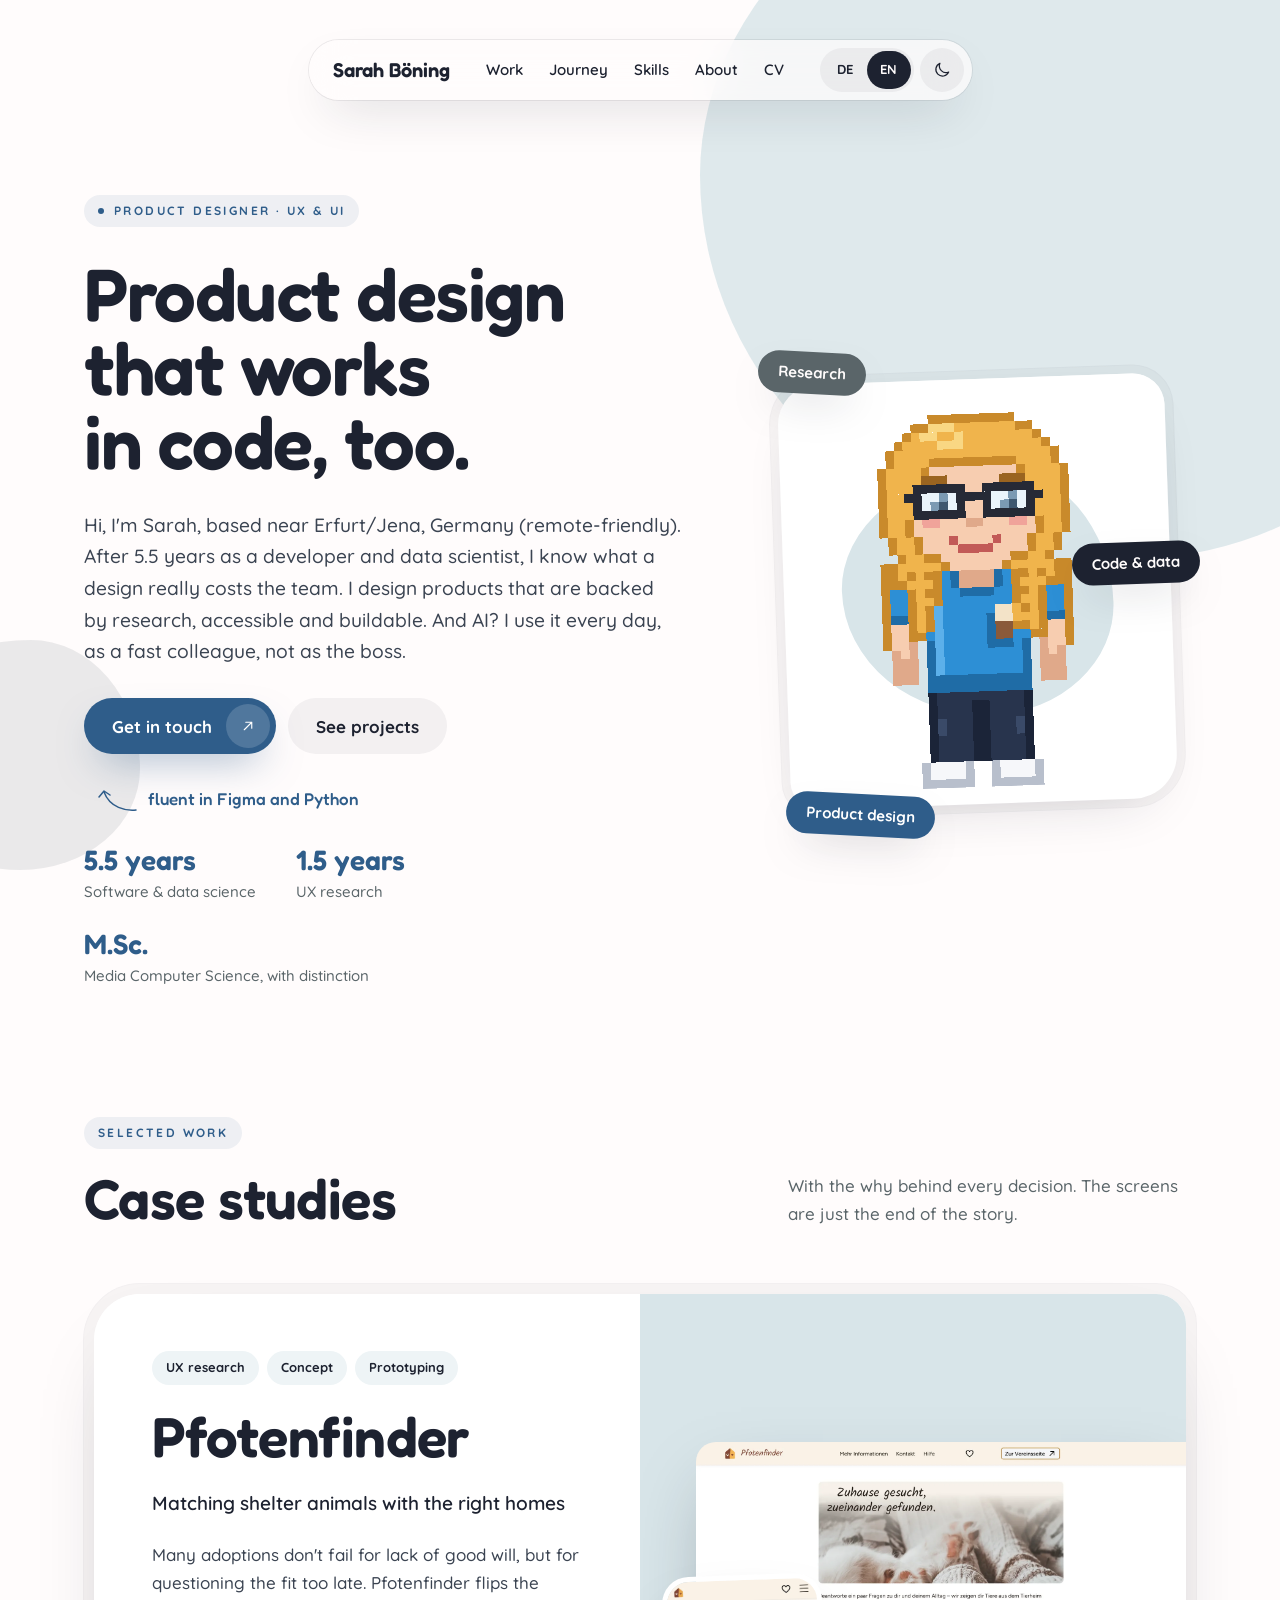
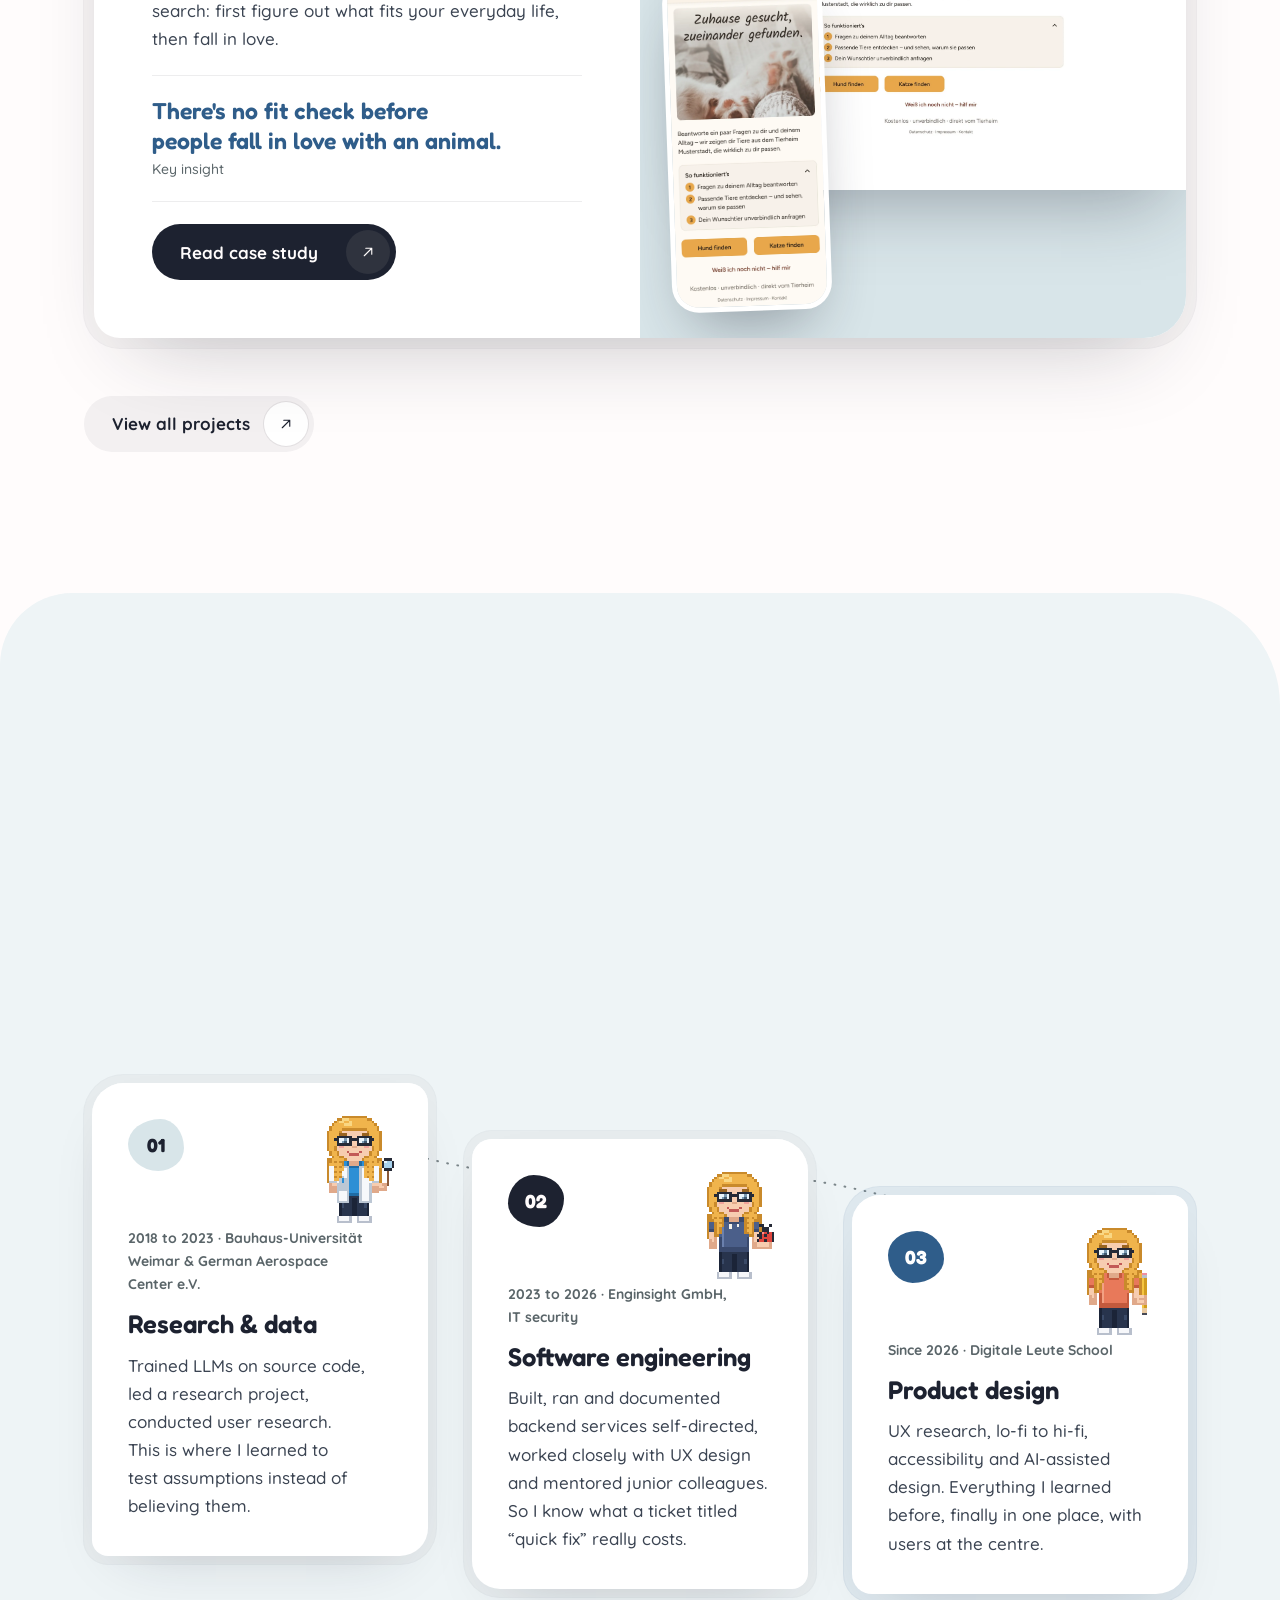
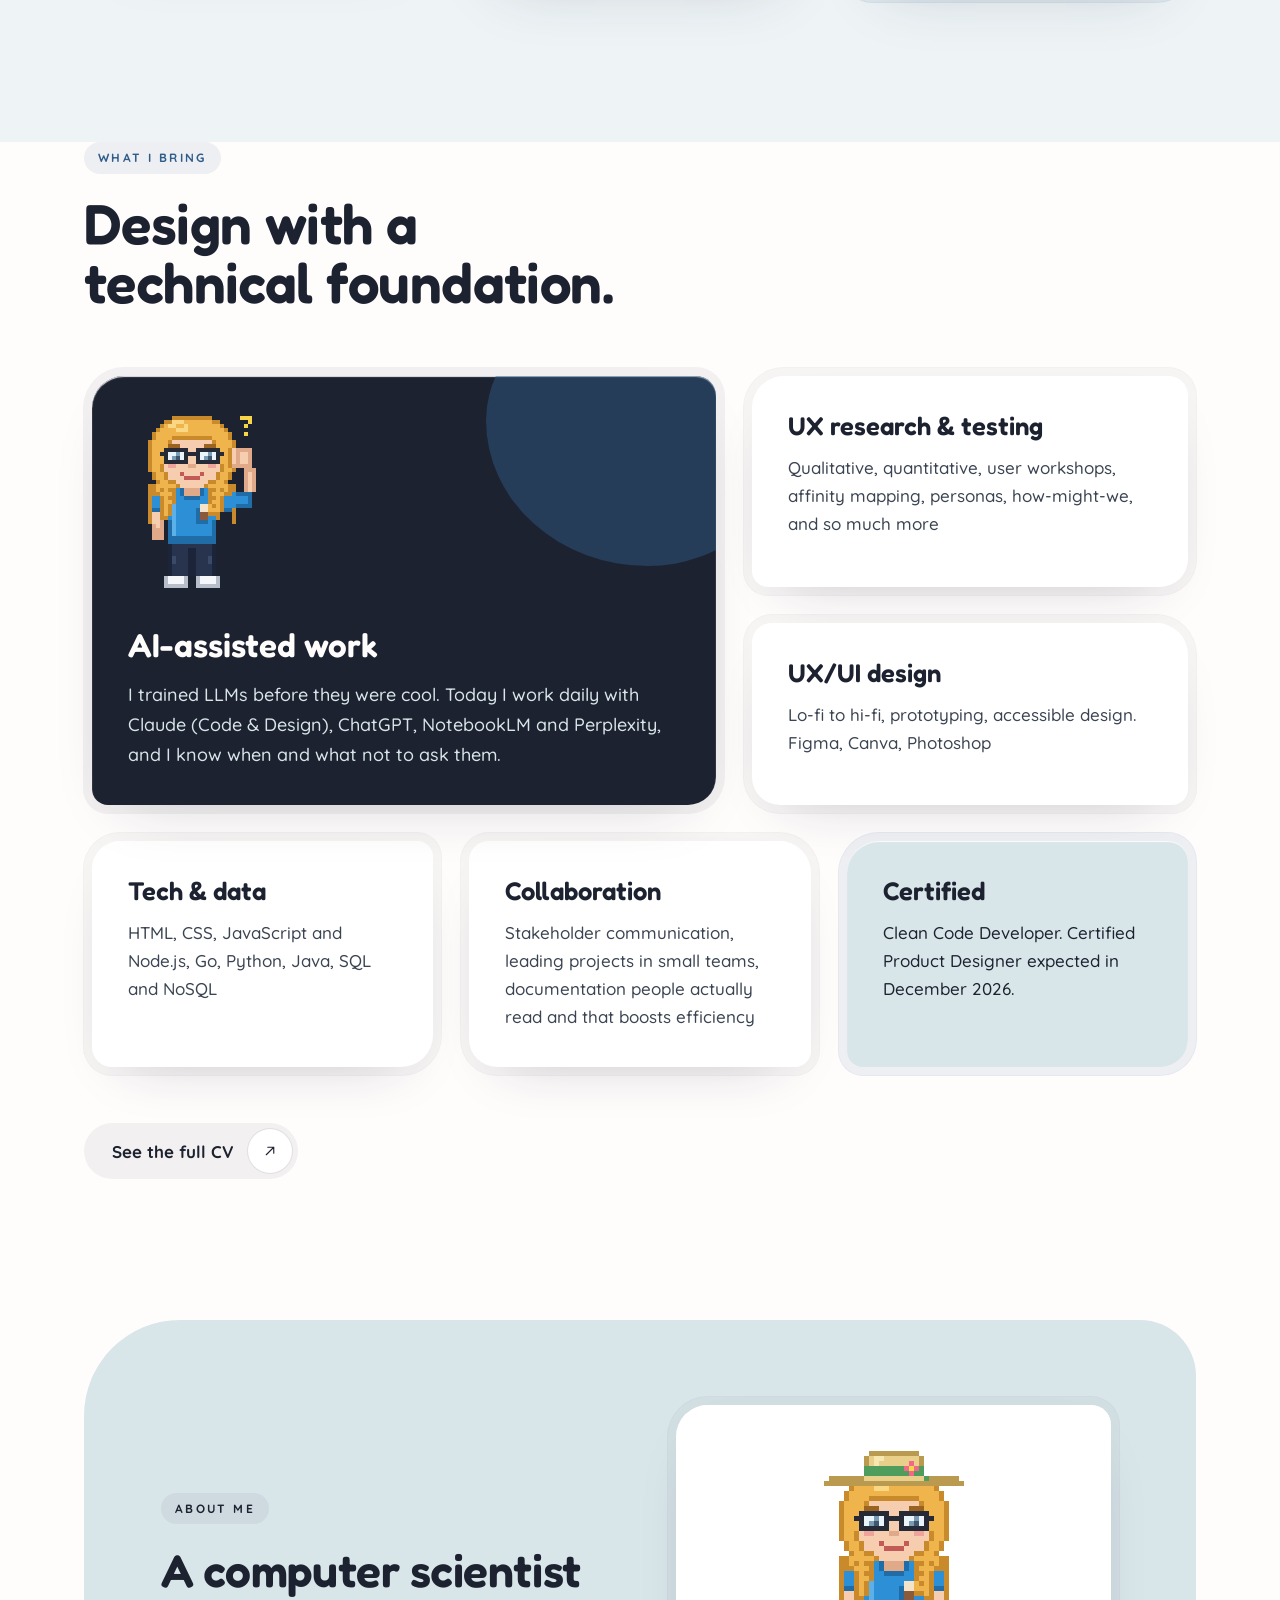
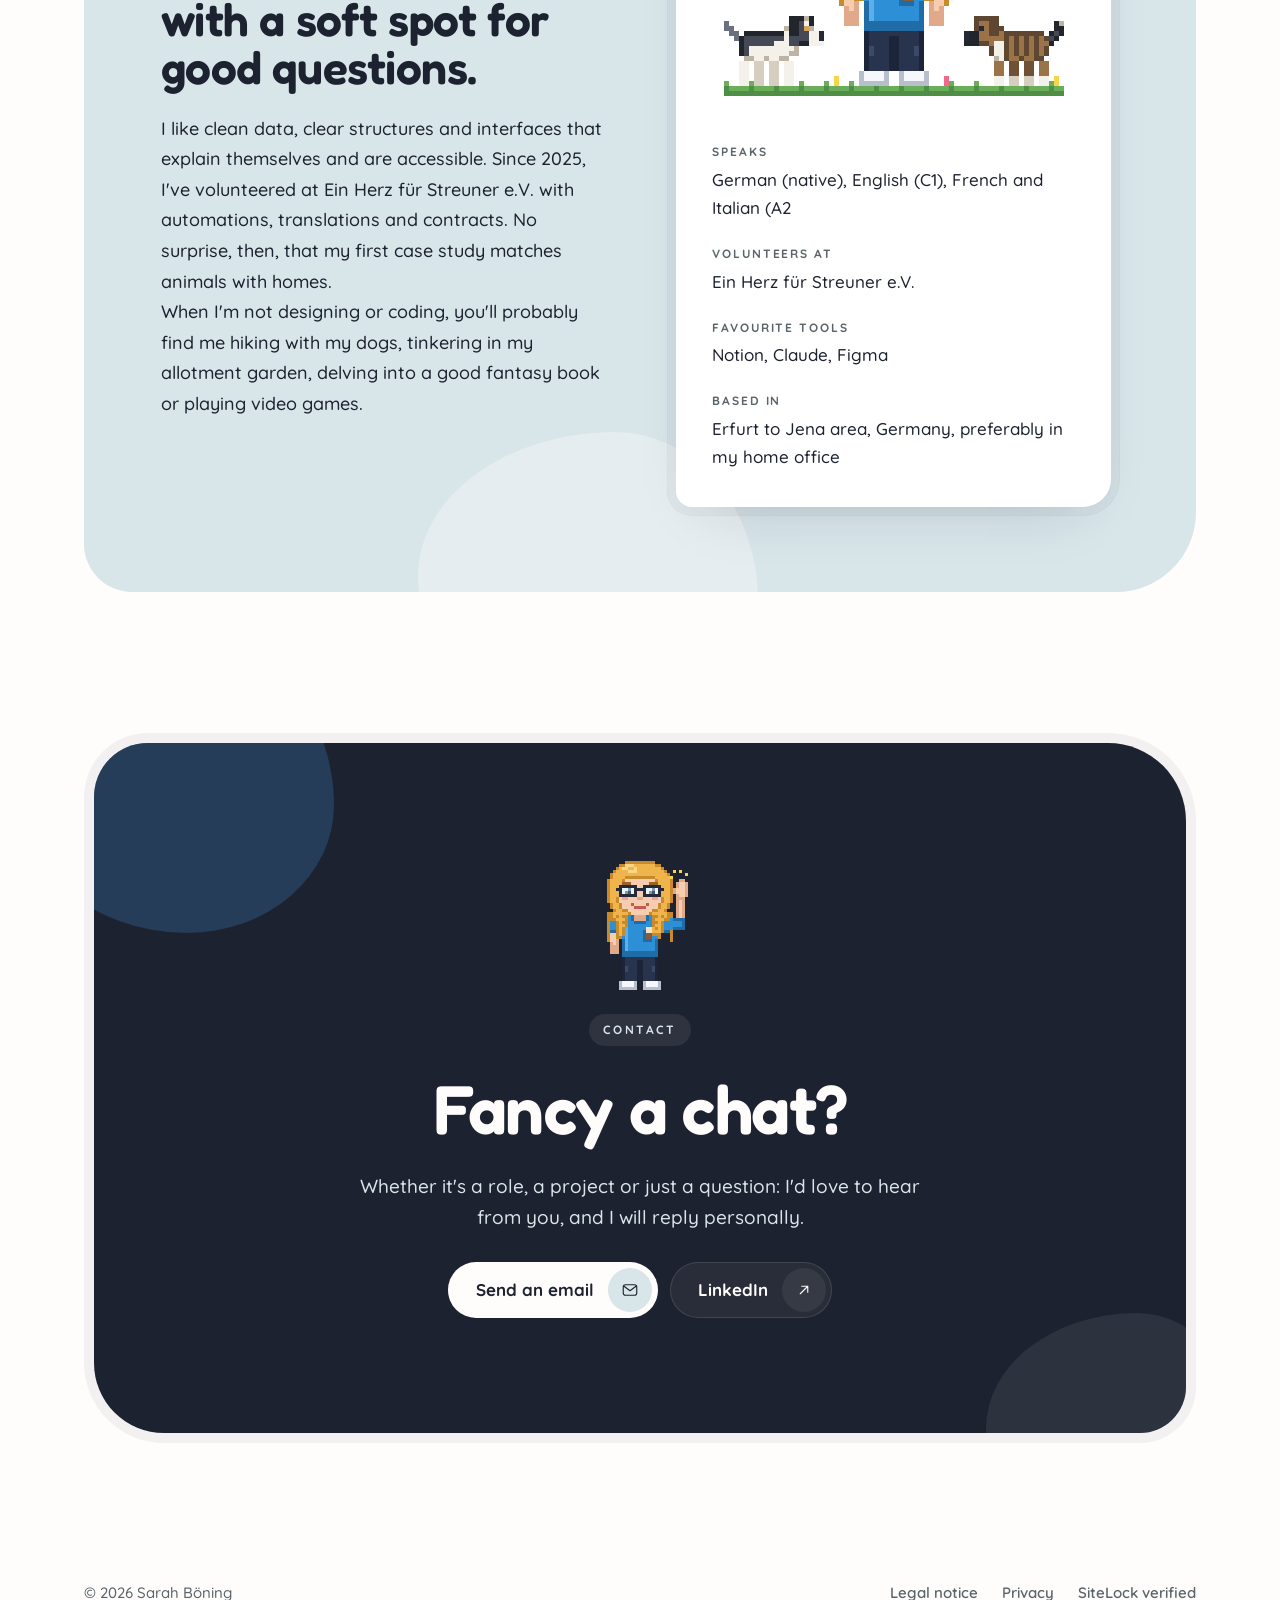
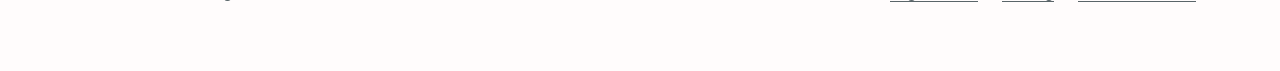
==== commit 10b1864d: "Projekte-Übersichtsseite (DE + EN), Startseite zeigt nur die besten Case Studies - Neue Seiten proje" ====
--- a/en/index.html
+++ b/en/index.html
@@ -25,7 +25,7 @@
       <div class="header-island">
         <a class="brand" href="#top">Sarah Böning</a>
         <nav class="nav" aria-label="Main navigation">
-          <a href="#work">Work</a>
+          <a href="projects.html">Work</a>
           <a href="#journey">Journey</a>
           <a href="#skills">Skills</a>
           <a href="#about">About</a>
@@ -55,7 +55,7 @@
       </div>
     </header>
     <nav class="mobile-nav" id="mobile-nav" aria-label="Main navigation">
-      <a href="#work">Work</a>
+      <a href="projects.html">Work</a>
       <a href="#journey">Journey</a>
       <a href="#skills">Skills</a>
       <a href="#about">About</a>
@@ -136,7 +136,8 @@
                   <dd>There's no fit check before people fall in love with an animal.</dd>
                 </div>
               </dl>
-              <a class="btn btn--ink btn--icon" href="projects/pfotenfinder.html">Read case study <span
+              <a class="btn btn--ink btn--icon stretched-link" href="projects/pfotenfinder.html">Read case study<span
+                  class="visually-hidden">: Pfotenfinder</span> <span
                   class="btn__icon"><svg class="icon" viewBox="0 0 24 24" aria-hidden="true">
                     <path d="M7 17L17 7M9 7h8v8" />
                   </svg></span></a>
@@ -151,7 +152,12 @@
             </div>
           </div>
         </article>
-        <!-- TODO: add the next case study as another <article class="project"> here -->
+        <!-- TODO: add the second case study (the two best stay on the home page) as another <article class="project reveal"> here, with a stretched-link as above -->
+
+        <p style="margin-top:48px"><a class="btn btn--soft btn--icon" href="projects.html">View all projects <span
+              class="btn__icon"><svg class="icon" viewBox="0 0 24 24" aria-hidden="true">
+                <path d="M7 17L17 7M9 7h8v8" />
+              </svg></span></a></p>
       </section>
 
       <!-- Journey -->
--- a/assets/css/style.css
+++ b/assets/css/style.css
@@ -419,6 +419,27 @@
 .stats--insight { grid-template-columns: minmax(0, 1fr); }
 .stats--insight dd { font-size: clamp(20px, 1.8vw, 24px); line-height: 1.3; text-wrap: balance; }
 
+/* Ganze Karte klickbar: der Link (.stretched-link) spannt sich über .project__inner bzw. .core.
+   Die Hover-Bewegung liegt auf dem Innenteil, weil .reveal das transform der Schale überschreibt. */
+.project__inner, .project-card > .core { position: relative; transition: transform 0.8s var(--ease); }
+.stretched-link::after { content: ""; position: absolute; inset: 0; z-index: 1; }
+.stretched-link.btn:hover, .stretched-link.btn:active { transform: none; } /* sonst wäre der Button der Bezugsrahmen für ::after */
+.project__inner:has(.stretched-link:hover), .project-card > .core:has(.stretched-link:hover) { transform: translateY(-4px); }
+@supports selector(:has(a)) {
+  .stretched-link:focus-visible { outline: none; }
+  .project__inner:has(.stretched-link:focus-visible), .project-card > .core:has(.stretched-link:focus-visible) { outline: 2px solid var(--accent); outline-offset: 4px; }
+}
+
+/* Projektübersicht: kompakte Karten, eine je Case Study */
+.project-list { list-style: none; padding: 0; display: grid; gap: 28px; grid-template-columns: repeat(auto-fill, minmax(min(380px, 100%), 1fr)); }
+.project-card > .core { padding: 0; gap: 0; overflow: hidden; align-items: stretch; }
+.project-card__media { aspect-ratio: 16 / 10; overflow: hidden; padding: 32px 0 0 32px; background: var(--azure); }
+.project-card__media img { display: block; width: 100%; height: auto; border-top-left-radius: 16px; box-shadow: 0 30px 70px -20px rgba(29, 34, 48, 0.35); }
+.project-card__body { flex: 1; display: flex; flex-direction: column; align-items: flex-start; gap: 14px; padding: clamp(24px, 3vw, 36px); }
+.project-card__body .btn { margin-top: auto; }
+.project-card--soon { align-self: start; }
+.project-card--soon > .core { padding: clamp(24px, 3vw, 36px); gap: 14px; justify-content: center; background: var(--surface-tint); box-shadow: inset 0 0 0 2px var(--hair); }
+
 /* Bento */
 .bento { display: grid; grid-template-columns: repeat(12, minmax(0, 1fr)); gap: 20px; }
 .bento > :nth-child(1) { grid-column: span 7; grid-row: span 2; }
@@ -458,6 +479,17 @@
 .hypo p { flex: 1 1 420px; }
 .badge { padding: 8px 16px; border-radius: 999px; font-size: 14px; font-weight: 700; background: var(--accent); color: var(--on-accent); }
 .badge--partial { background: transparent; color: var(--accent); box-shadow: inset 0 0 0 2px var(--accent); }
+.badge--refuted { background: var(--ink); color: var(--on-ink); }
+.badge--open { background: transparent; color: var(--muted); box-shadow: inset 0 0 0 2px var(--deco); }
+.hypo small { display: block; margin-top: 6px; font-size: 15px; font-weight: 600; color: var(--muted); }
+/* Vergleichszeilen (Idee/Entscheidung, Vorher/Nachher/Trade-off): Spalten brechen von selbst um */
+.compare { list-style: none; padding: 0; display: flex; flex-direction: column; gap: 12px; }
+.compare li { display: grid; grid-template-columns: repeat(auto-fit, minmax(min(240px, 100%), 1fr)); gap: 16px 32px; padding: 24px 28px; border-radius: 32px 24px 28px 20px; background: var(--surface-tint); }
+.section--tint .compare li { background: var(--surface); box-shadow: 0 0 0 1px var(--hair); }
+.compare .kicker { display: block; margin-bottom: 6px; }
+.compare p { font-size: 16px; line-height: 1.6; color: var(--text-2); }
+.compare strong { color: var(--text); }
+.case-sub { font-family: var(--font-body); margin: 72px 0 24px; }
 .big-number { font-family: var(--font-display); font-size: 48px; font-weight: 600; color: var(--accent); line-height: 1; }
 .section--dark { position: relative; overflow: hidden; background: var(--ink); color: var(--on-ink); border-radius: 112px 72px 112px 72px; }
 .section--dark .eyebrow { background: rgba(127, 127, 127, 0.14); color: var(--on-ink); }
